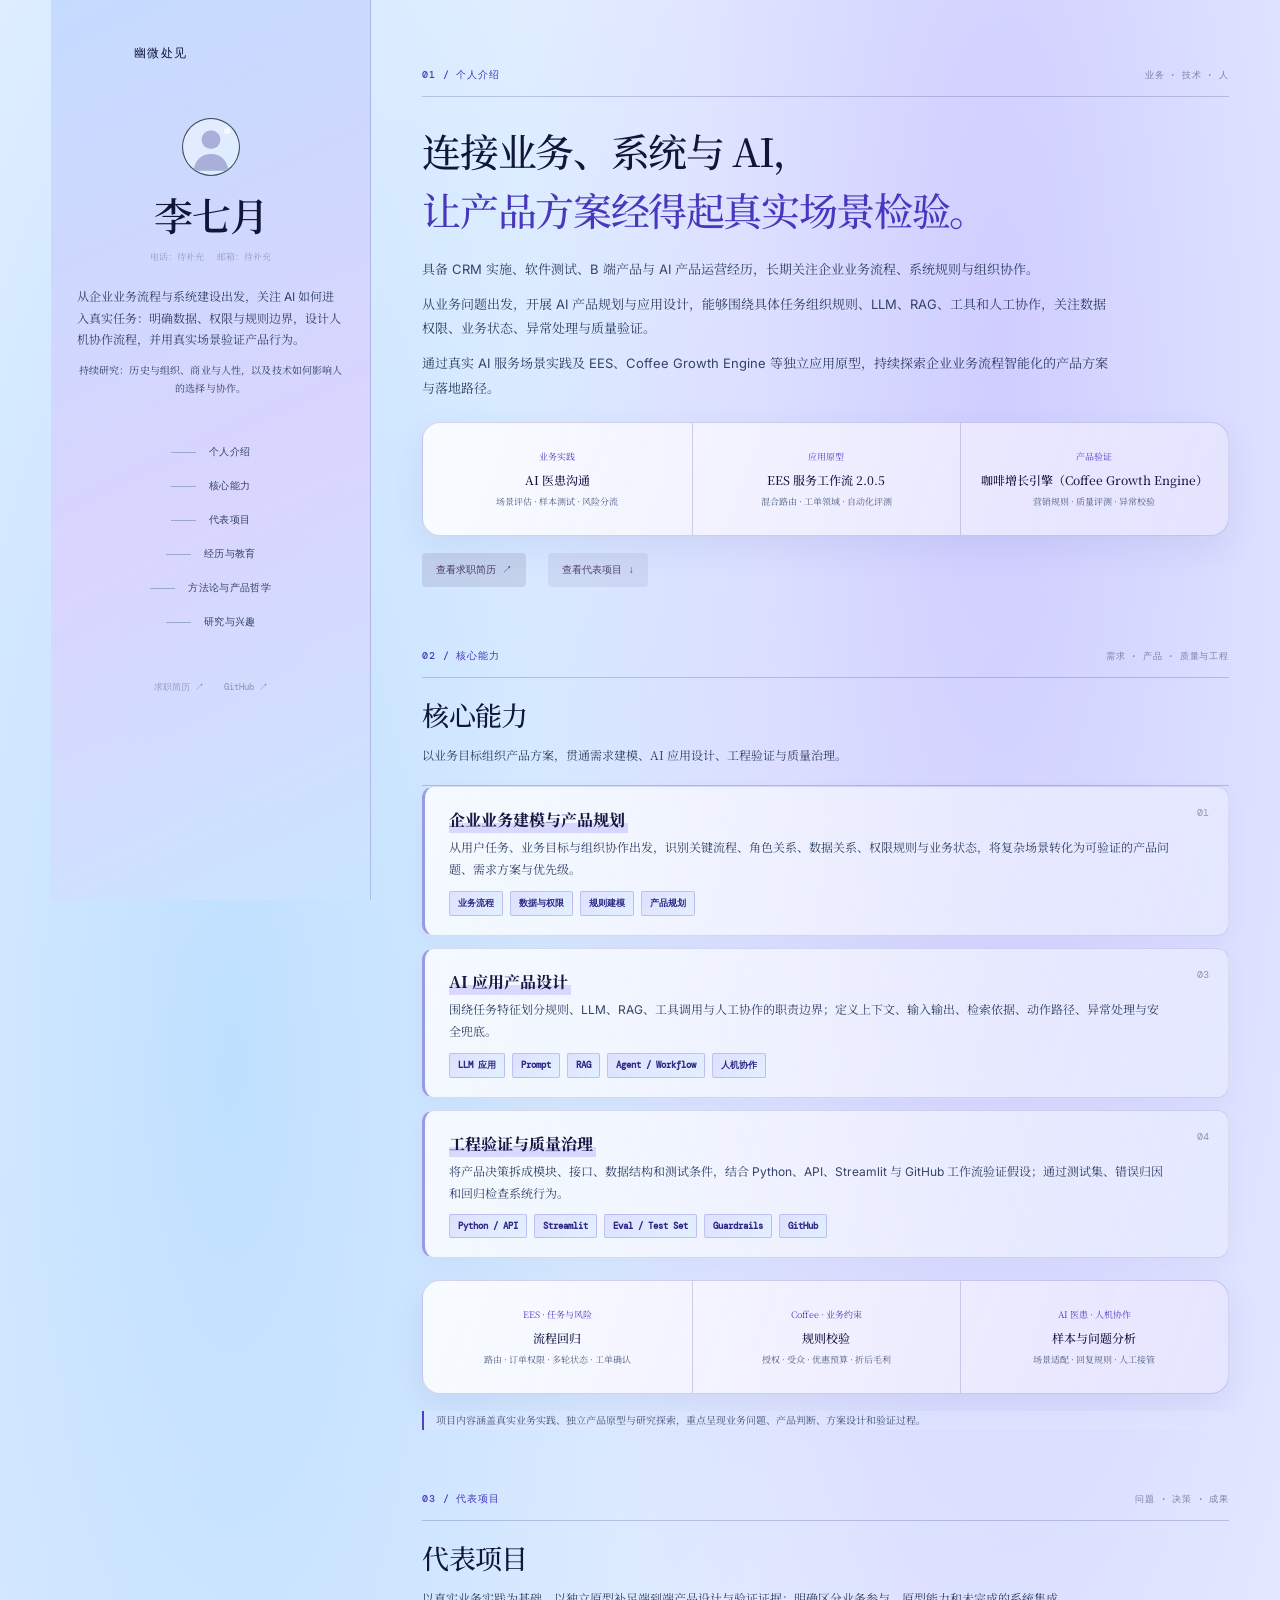
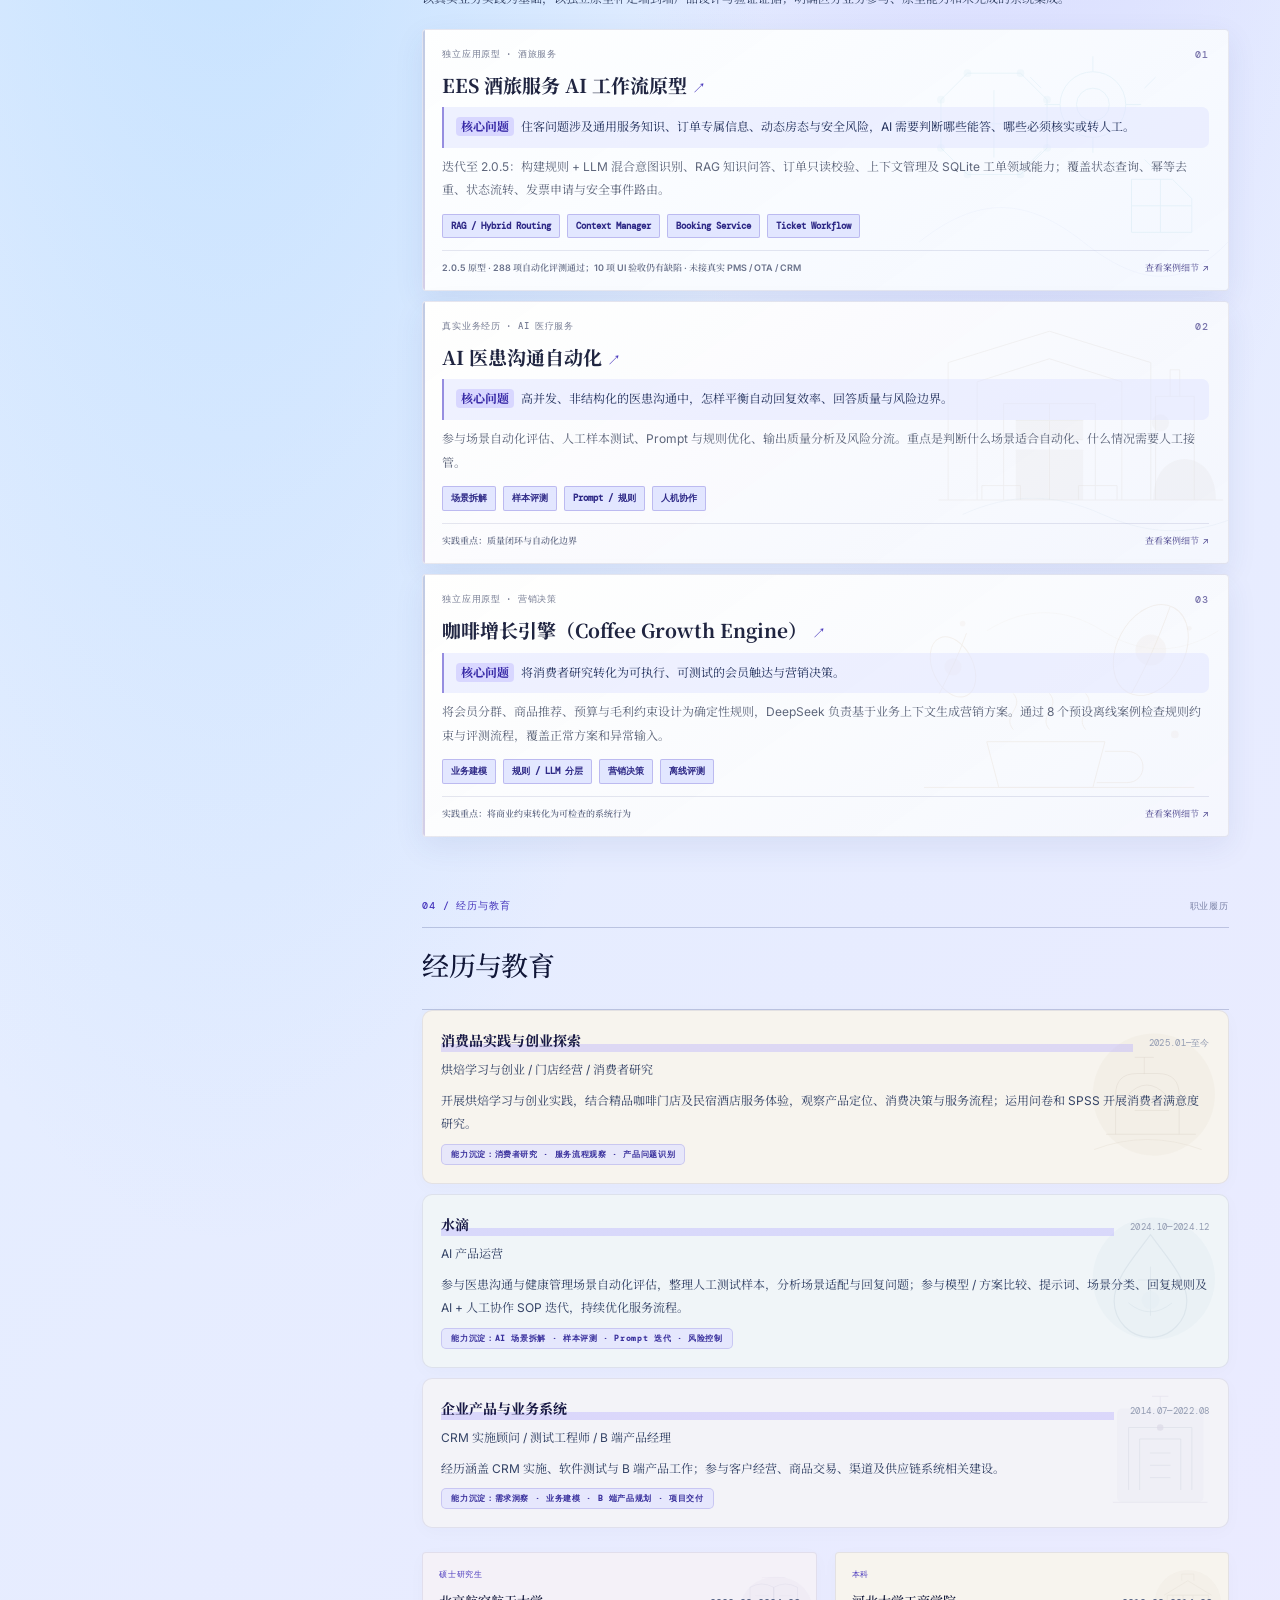
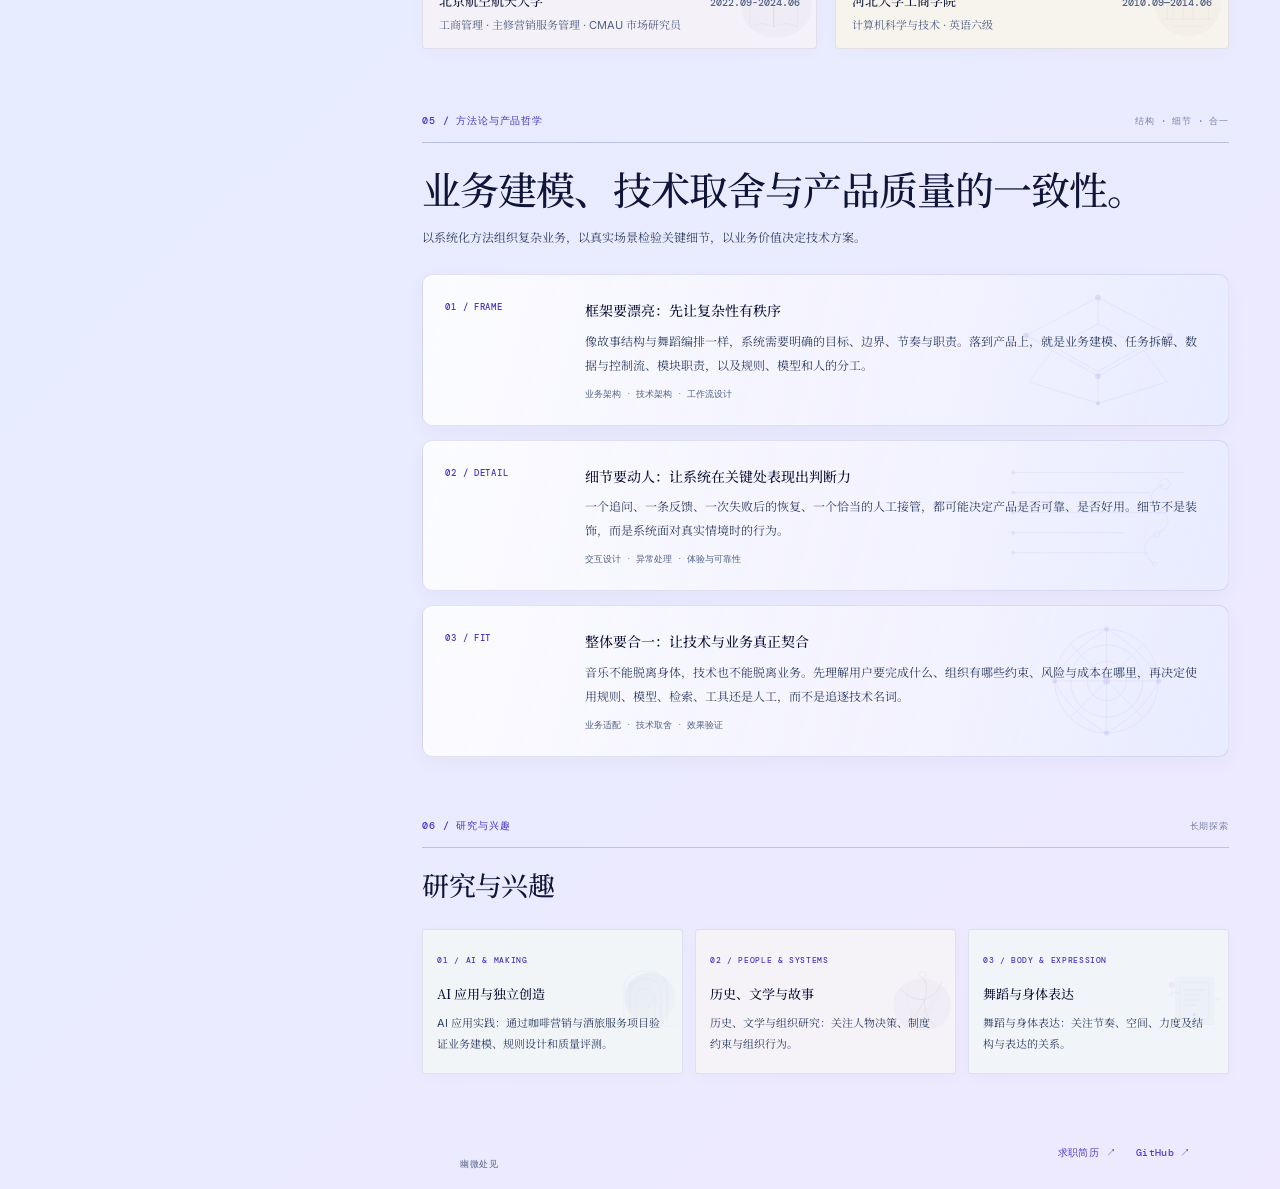
==== index.html @ 1bf7ba82 "Update education major description" ====
<!doctype html>
<html lang="zh-CN">
<head>
<meta charset="utf-8">
<meta name="viewport" content="width=device-width, initial-scale=1">
<title>幽微处见｜AI 产品经理 · 企业级 AI 应用与业务流程智能化</title>
<meta name="description" content="李七月的个人作品集。AI 产品经理，聚焦企业级 AI 应用与业务流程智能化。具备 CRM 实施、软件测试、B 端产品与 AI 产品运营经历。">
<link rel="preconnect" href="https://fonts.googleapis.com">
<link rel="preconnect" href="https://fonts.gstatic.com" crossorigin>
<link href="https://fonts.googleapis.com/css2?family=DM+Mono:wght@400;500&family=Inter:wght@400;500;600;700&family=Noto+Serif+SC:wght@400;500;600;700&display=swap" rel="stylesheet">
<link rel="stylesheet" href="styles.css?v=20261112-3"><link rel="stylesheet" href="theme.css">
</head>
<body data-page="home" class="portfolio-v2">
<div class="portfolio-shell">
  <aside class="portfolio-sidebar">
    <a class="portfolio-brand" href="index.html">幽微处见</a>

    <div class="sidebar-intro">
      <img class="sidebar-avatar" src="assets/profile-photo-placeholder.svg" alt="个人照片位置">
      <div class="sidebar-profile-row">
        <h1>李七月</h1>
      </div>
      <div class="sidebar-contact sidebar-contact-inline" aria-label="联系方式">
        <span>电话：待补充</span><span>邮箱：待补充</span>
      </div>
      <p class="sidebar-summary">从企业业务流程与系统建设出发，关注 AI 如何进入真实任务：明确数据、权限与规则边界，设计人机协作流程，并用真实场景验证产品行为。</p>
      <p class="sidebar-research">持续研究：历史与组织、商业与人性，以及技术如何影响人的选择与协作。</p>
    </div>
    <nav class="portfolio-nav" aria-label="页面导航">
<a href="index.html#about"><span></span>个人介绍</a>
<a href="index.html#skills"><span></span>核心能力</a>
<a href="index.html#projects"><span></span>代表项目</a>
<a href="index.html#experience"><span></span>经历与教育</a>
<a href="index.html#philosophy"><span></span>方法论与产品哲学</a>
<a href="index.html#interests"><span></span>研究与兴趣</a>
</nav>
    <div class="sidebar-bottom">
      <div class="sidebar-links">
        <a href="resume.html">求职简历 <span>↗</span></a>
        <a href="https://github.com/Sallyallia917" target="_blank" rel="noopener noreferrer">GitHub <span>↗</span></a>
        
      </div>
    </div>
  </aside>

  <main class="portfolio-main" id="top">
    <section class="portfolio-section intro-section" id="about">
      <div class="section-overline"><span>01 / 个人介绍</span><span>业务 · 技术 · 人</span></div>
      <h2 class="section-title">连接业务、系统与 AI，<br><em>让产品方案经得起真实场景检验。</em></h2>
      <div class="intro-copy">
        <p>具备 CRM 实施、软件测试、B 端产品与 AI 产品运营经历，长期关注企业业务流程、系统规则与组织协作。</p>
        <p>从业务问题出发，开展 AI 产品规划与应用设计，能够围绕具体任务组织规则、LLM、RAG、工具和人工协作，关注数据权限、业务状态、异常处理与质量验证。</p>
        <p>通过真实 AI 服务场景实践及 EES、Coffee Growth Engine 等独立应用原型，持续探索企业业务流程智能化的产品方案与落地路径。</p>
      </div>
      <div class="intro-proof">
        <div><span>业务实践</span><strong>AI 医患沟通</strong><small>场景评估 · 样本测试 · 风险分流</small></div>
        <div><span>应用原型</span><strong>EES 服务工作流 2.0.5</strong><small>混合路由 · 工单领域 · 自动化评测</small></div>
        <div><span>产品验证</span><strong>咖啡增长引擎（Coffee Growth Engine）</strong><small>营销规则 · 质量评测 · 异常校验</small></div>
      </div>
      <div class="inline-links"><a class="solid-link" href="resume.html">查看求职简历 ↗</a><a href="#projects">查看代表项目 ↓</a></div>
    </section>

    <section class="portfolio-section" id="skills">
      <div class="section-overline"><span>02 / 核心能力</span><span>需求 · 产品 · 质量与工程</span></div>
      <h2 class="section-heading">核心能力</h2>
      <p class="section-lead">以业务目标组织产品方案，贯通需求建模、AI 应用设计、工程验证与质量治理。</p>
      <div class="skill-list">
<article class="skill-row"><div class="skill-number">01</div><div><h3>企业业务建模与产品规划</h3><p>从用户任务、业务目标与组织协作出发，识别关键流程、角色关系、数据关系、权限规则与业务状态，将复杂场景转化为可验证的产品问题、需求方案与优先级。</p><div class="skill-tags"><span>业务流程</span><span>数据与权限</span><span>规则建模</span><span>产品规划</span></div></div></article>
<article class="skill-row"><div class="skill-number">03</div><div><h3>AI 应用产品设计</h3><p>围绕任务特征划分规则、LLM、RAG、工具调用与人工协作的职责边界；定义上下文、输入输出、检索依据、动作路径、异常处理与安全兜底。</p><div class="skill-tags"><span>LLM 应用</span><span>Prompt</span><span>RAG</span><span>Agent / Workflow</span><span>人机协作</span></div></div></article>
<article class="skill-row"><div class="skill-number">04</div><div><h3>工程验证与质量治理</h3><p>将产品决策拆成模块、接口、数据结构和测试条件，结合 Python、API、Streamlit 与 GitHub 工作流验证假设；通过测试集、错误归因和回归检查系统行为。</p><div class="skill-tags"><span>Python / API</span><span>Streamlit</span><span>Eval / Test Set</span><span>Guardrails</span><span>GitHub</span></div></div></article>
</div>
<div class="intro-proof quality-proof"><div><span>EES · 任务与风险</span><strong>流程回归</strong><small>路由 · 订单权限 · 多轮状态 · 工单确认</small></div><div><span>Coffee · 业务约束</span><strong>规则校验</strong><small>授权 · 受众 · 优惠预算 · 折后毛利</small></div><div><span>AI 医患 · 人机协作</span><strong>样本与问题分析</strong><small>场景适配 · 回复规则 · 人工接管</small></div></div>
      <p class="scope-note">项目内容涵盖真实业务实践、独立产品原型与研究探索，重点呈现业务问题、产品判断、方案设计和验证过程。</p>
    </section>

    <section class="portfolio-section" id="projects">
      <div class="section-overline"><span>03 / 代表项目</span><span>问题 · 决策 · 成果</span></div>
      <h2 class="section-heading">代表项目</h2>
      <p class="section-lead">以真实业务实践为基础，以独立原型补足端到端产品设计与验证证据；明确区分业务参与、原型能力和未完成的系统集成。</p>
      <div class="project-list">
<article class="project-card">
          <div class="project-card-top"><span class="project-type">独立应用原型 · 酒旅服务</span><span class="project-index">01</span></div>
          <h3><a href="ees-agent.html">EES 酒旅服务 AI 工作流原型 <span>↗</span></a></h3>
          <p class="project-problem"><b>核心问题</b> 住客问题涉及通用服务知识、订单专属信息、动态房态与安全风险，AI 需要判断哪些能答、哪些必须核实或转人工。</p>
          <p>迭代至 2.0.5：构建规则 + LLM 混合意图识别、RAG 知识问答、订单只读校验、上下文管理及 SQLite 工单领域能力；覆盖状态查询、幂等去重、状态流转、发票申请与安全事件路由。</p>
          <div class="project-tags"><span>RAG / Hybrid Routing</span><span>Context Manager</span><span>Booking Service</span><span>Ticket Workflow</span></div>
          <div class="project-foot"><span>2.0.5 原型 · 288 项自动化评测通过；10 项 UI 验收仍有缺陷 · 未接真实 PMS / OTA / CRM</span><a href="ees-agent.html">查看案例细节 ↗</a></div>
        </article>
<article class="project-card">
          <div class="project-card-top"><span class="project-type">真实业务经历 · AI 医疗服务</span><span class="project-index">02</span></div>
          <h3><a href="ai-scrm.html">AI 医患沟通自动化 <span>↗</span></a></h3>
          <p class="project-problem"><b>核心问题</b> 高并发、非结构化的医患沟通中，怎样平衡自动回复效率、回答质量与风险边界。</p>
          <p>参与场景自动化评估、人工样本测试、Prompt 与规则优化、输出质量分析及风险分流。重点是判断什么场景适合自动化、什么情况需要人工接管。</p>
          <div class="project-tags"><span>场景拆解</span><span>样本评测</span><span>Prompt / 规则</span><span>人机协作</span></div>
          <div class="project-foot"><span>实践重点：质量闭环与自动化边界</span><a href="ai-scrm.html">查看案例细节 ↗</a></div>
        </article>
<article class="project-card">
          <div class="project-card-top"><span class="project-type">独立应用原型 · 营销决策</span><span class="project-index">03</span></div>
          <h3><a href="cafe-engine.html">咖啡增长引擎（Coffee Growth Engine） <span>↗</span></a></h3>
          <p class="project-problem"><b>核心问题</b> 将消费者研究转化为可执行、可测试的会员触达与营销决策。</p>
          <p>将会员分群、商品推荐、预算与毛利约束设计为确定性规则，DeepSeek 负责基于业务上下文生成营销方案。通过 8 个预设离线案例检查规则约束与评测流程，覆盖正常方案和异常输入。</p>
          <div class="project-tags"><span>业务建模</span><span>规则 / LLM 分层</span><span>营销决策</span><span>离线评测</span></div>
          <div class="project-foot"><span>实践重点：将商业约束转化为可检查的系统行为</span><a href="cafe-engine.html">查看案例细节 ↗</a></div>
        </article>
      
      </div></section>

    <section class="portfolio-section experience-section" id="experience">
      <div class="section-overline"><span>04 / 经历与教育</span><span>职业履历</span></div>
      <h2 class="section-heading">经历与教育</h2>
      <div class="experience-list">
        <article>
          <div class="experience-main"><h3>消费品实践与创业探索</h3><span class="experience-date">2025.01—至今</span></div>
          <p class="experience-role">烘焙学习与创业 / 门店经营 / 消费者研究</p>
          <div class="experience-content">
            <p>开展烘焙学习与创业实践，结合精品咖啡门店及民宿酒店服务体验，观察产品定位、消费决策与服务流程；运用问卷和 SPSS 开展消费者满意度研究。</p>
            <span class="experience-kind">能力沉淀：消费者研究 · 服务流程观察 · 产品问题识别</span>
          </div>
        </article>
        <article>
          <div class="experience-main"><h3>水滴</h3><span class="experience-date">2024.10—2024.12</span></div>
          <p class="experience-role">AI 产品运营</p>
          <div class="experience-content">
            <p>参与医患沟通与健康管理场景自动化评估，整理人工测试样本，分析场景适配与回复问题；参与模型 / 方案比较、提示词、场景分类、回复规则及 AI + 人工协作 SOP 迭代，持续优化服务流程。</p>
            <span class="experience-kind">能力沉淀：AI 场景拆解 · 样本评测 · Prompt 迭代 · 风险控制</span>
          </div>
        </article>
        <article>
          <div class="experience-main"><h3>企业产品与业务系统</h3><span class="experience-date">2014.07—2022.08</span></div>
          <p class="experience-role">CRM 实施顾问 / 测试工程师 / B 端产品经理</p>
          <div class="experience-content">
            <p>经历涵盖 CRM 实施、软件测试与 B 端产品工作；参与客户经营、商品交易、渠道及供应链系统相关建设。</p>
            <span class="experience-kind">能力沉淀：需求洞察 · 业务建模 · B 端产品规划 · 项目交付</span>
          </div>
        </article>
      </div>
      <div class="education-block">
        <div><span class="education-label">硕士研究生</span><div class="education-heading"><h3>北京航空航天大学</h3><time>2022.09-2024.06</time></div><p>工商管理 · 主修营销服务管理 · CMAU 市场研究员</p></div>
        <div><span class="education-label">本科</span><div class="education-heading"><h3>河北大学工商学院</h3><time>2010.09—2014.06</time></div><p>计算机科学与技术 · 英语六级</p></div>
      </div>
    </section>

    <section class="portfolio-section philosophy-section" id="philosophy">
      <div class="section-overline"><span>05 / 方法论与产品哲学</span><span>结构 · 细节 · 合一</span></div>
      <h2 class="section-heading">业务建模、技术取舍与产品质量的一致性。</h2>
      <p class="section-lead">以系统化方法组织复杂业务，以真实场景检验关键细节，以业务价值决定技术方案。</p>
      <div class="philosophy-list">
        <article><span class="philosophy-mark">01 / FRAME</span><div><h3>框架要漂亮：先让复杂性有秩序</h3><p>像故事结构与舞蹈编排一样，系统需要明确的目标、边界、节奏与职责。落到产品上，就是业务建模、任务拆解、数据与控制流、模块职责，以及规则、模型和人的分工。</p><small>业务架构 · 技术架构 · 工作流设计</small></div></article>
        <article><span class="philosophy-mark">02 / DETAIL</span><div><h3>细节要动人：让系统在关键处表现出判断力</h3><p>一个追问、一条反馈、一次失败后的恢复、一个恰当的人工接管，都可能决定产品是否可靠、是否好用。细节不是装饰，而是系统面对真实情境时的行为。</p><small>交互设计 · 异常处理 · 体验与可靠性</small></div></article>
        <article><span class="philosophy-mark">03 / FIT</span><div><h3>整体要合一：让技术与业务真正契合</h3><p>音乐不能脱离身体，技术也不能脱离业务。先理解用户要完成什么、组织有哪些约束、风险与成本在哪里，再决定使用规则、模型、检索、工具还是人工，而不是追逐技术名词。</p><small>业务适配 · 技术取舍 · 效果验证</small></div></article>
      </div>
      
    </section>

    <section class="portfolio-section" id="interests">
      <div class="section-overline"><span>06 / 研究与兴趣</span><span>长期探索</span></div>
      <h2 class="section-heading">研究与兴趣</h2>
      <div class="interest-grid">
        <article><span class="interest-code">01 / AI & MAKING</span><h3>AI 应用与独立创造</h3><p>AI 应用实践：通过咖啡营销与酒旅服务项目验证业务建模、规则设计和质量评测。</p></article>
        <article><span class="interest-code">02 / PEOPLE & SYSTEMS</span><h3>历史、文学与故事</h3><p>历史、文学与组织研究：关注人物决策、制度约束与组织行为。</p></article>
        <article><span class="interest-code">03 / BODY & EXPRESSION</span><h3>舞蹈与身体表达</h3><p>舞蹈与身体表达：关注节奏、空间、力度及结构与表达的关系。</p></article>
      </div>
      
    </section>

    

    <footer class="portfolio-footer">
  <small class="footer-brand">幽微处见</small>
  <div class="footer-actions">
    <a href="resume.html">求职简历 ↗</a>
    <a href="https://github.com/Sallyallia917" target="_blank" rel="noopener noreferrer">GitHub ↗</a>
  </div>
</footer>
  </main>
</div>

</body>
</html>
---- styles.css ----
:root{--line:#d8d2c9;--accent:#65527d;--muted:#77747a;--mono:"DM Mono",monospace;--paper:#f7f4ee;--lavender:#efebf3;--bluewash:#edf0f5;--ink:#292630}
*{box-sizing:border-box}html{scroll-behavior:smooth}body{margin:0;background:var(--paper);color:var(--ink);font-family:Inter,"Noto Serif SC",sans-serif;-webkit-font-smoothing:antialiased}a{color:inherit;text-decoration:none}p,h1,h2,h3{margin:0}.topbar{height:72px;max-width:1240px;margin:auto;padding:0 38px;display:flex;align-items:center;justify-content:space-between;border-bottom:1px solid #d8d4cb}.brand{font:500 12px "DM Mono",monospace;letter-spacing:.12em;color:#55505e}.topbar nav{display:flex;gap:28px;font:400 11px "DM Mono",monospace;letter-spacing:.05em;color:#706c72}.topbar nav a:hover{color:#4d416b}.hero,.section,.statement,.storyos,.now,footer{max-width:1240px;margin:auto;padding-left:38px;padding-right:38px}.hero{padding-top:92px;padding-bottom:46px}.eyebrow,.section-label,.section-note{font:500 10px "DM Mono",monospace;letter-spacing:.12em;color:#706b75}.eyebrow{display:flex;gap:12px;align-items:center}.eyebrow i{display:block;width:24px;height:1px;background:#b7b1bb}.hero-grid{display:grid;grid-template-columns:1.5fr .7fr;gap:80px;margin-top:38px;align-items:end}.hero h1{font:500 clamp(48px,6vw,82px)/1.12 "Noto Serif SC",serif;letter-spacing:-.045em}.hero h1 em,.storyos h2 em,.about-intro h2 em{font-style:normal;color:#554775}.hero-side{padding-bottom:6px;max-width:350px}.lead{font:500 21px/1.65 "Noto Serif SC",serif;letter-spacing:.01em;margin-bottom:22px}.muted{font-size:13px;line-height:2;color:#77747a}.hero-foot{display:flex;justify-content:space-between;border-top:1px solid #d8d4cb;margin-top:74px;padding-top:14px;font:400 9px "DM Mono",monospace;color:#8a858c;letter-spacing:.1em}.statement{display:grid;grid-template-columns:190px 1fr;gap:60px;padding-top:66px;padding-bottom:82px;border-top:1px solid #d8d4cb}.statement-body{max-width:780px}.quote{font:400 clamp(21px,2.5vw,30px)/1.75 "Noto Serif SC",serif;letter-spacing:-.015em;color:#37343b}.statement-meta{display:flex;gap:30px;margin-top:30px;font:400 9px "DM Mono",monospace;letter-spacing:.1em;color:#8a858c}.section{padding-top:72px;padding-bottom:88px}.section-head{display:flex;justify-content:space-between;align-items:baseline;padding-bottom:18px;border-bottom:1px solid #bdb8b0}.work-list{border-top:0}.work-item{display:grid;grid-template-columns:64px 1fr 35px;gap:22px;padding:29px 0 31px;border-bottom:1px solid #ddd9d1;transition:padding .2s ease}.work-item:hover{padding-left:8px;padding-right:8px}.work-item.featured{background:rgba(79,65,111,.035)}.work-index{font:500 10px "DM Mono",monospace;color:#8c8790;padding-top:6px}.work-top{display:flex;justify-content:space-between;align-items:baseline;gap:20px}.work-top h2{font:500 22px/1.35 "Noto Serif SC",serif;letter-spacing:-.02em}.work-top span{font:400 9px "DM Mono",monospace;color:#77717e;letter-spacing:.08em;white-space:nowrap}.work-main>p{max-width:720px;margin-top:9px;font-size:12px;line-height:1.9;color:#706d73}.tags{display:flex;flex-wrap:wrap;gap:7px;margin-top:14px}.tags span{border:1px solid #d4cfd0;padding:4px 8px;font:400 8px "DM Mono",monospace;color:#7b7480;letter-spacing:.03em}.work-arrow{font-size:18px;color:#5a4a75;padding-top:2px}.thinking{padding-top:64px}.thinking-grid{display:grid;grid-template-columns:repeat(3,1fr);gap:0;margin-top:0}.thinking-grid article{padding:31px 30px 24px 0;margin-right:30px;border-bottom:1px solid #d8d4cb}.thinking-grid article+article{border-left:1px solid #d8d4cb;padding-left:30px}.number{font:500 10px "DM Mono",monospace;color:#5a4a75}.thinking h3{font:500 20px "Noto Serif SC",serif;margin:23px 0 9px}.thinking p{font-size:12px;line-height:1.9;color:#77747a}.storyos{margin-top:20px;background:#eeeae4;padding-top:72px;padding-bottom:60px;border-top:1px solid #d3cec5;border-bottom:1px solid #d3cec5}.storyos-label{font:500 10px "DM Mono",monospace;letter-spacing:.12em;color:#5d5370}.storyos-content{display:grid;grid-template-columns:.85fr 1.15fr;gap:80px;margin-top:30px;align-items:center}.storyos h2{font:500 clamp(40px,4.8vw,66px)/1.22 "Noto Serif SC",serif;letter-spacing:-.045em}.storyos-content p{margin-top:25px;max-width:540px;font-size:12px;line-height:2;color:#706d73}.formula{display:flex;flex-wrap:wrap;gap:11px 12px;align-items:center;font:500 12px "Noto Serif SC",serif;color:#49424e}.formula b{font:400 13px "DM Mono",monospace;color:#847a8e}.storyos-bottom{margin-top:55px;padding-top:14px;border-top:1px solid #d1cbc4;font:400 9px "DM Mono",monospace;letter-spacing:.1em;color:#8a838d}.about{padding-top:78px}.about-grid{display:grid;grid-template-columns:.85fr 1.15fr;gap:100px;padding-top:34px}.about-intro h2{font:500 42px/1.3 "Noto Serif SC",serif;letter-spacing:-.035em}.about-intro p{margin-top:22px;max-width:470px;font-size:12px;line-height:2;color:#706d73}.timeline{border-top:1px solid #d8d4cb}.timeline div{display:grid;grid-template-columns:120px 1fr;gap:20px;padding:19px 0;border-bottom:1px solid #ddd9d1}.timeline span{font:400 10px "DM Mono",monospace;color:#756f79}.timeline p{font:400 13px "Noto Serif SC",serif}.now{padding-top:70px;padding-bottom:74px;border-top:1px solid #d8d4cb;margin-top:70px}.now-grid{display:grid;grid-template-columns:190px 1fr;gap:60px;padding-top:30px}.now-grid>div{font:500 12px "DM Mono",monospace;color:#4c4750}.status-dot{display:inline-block;width:6px;height:6px;border-radius:50%;background:#65507e;margin-right:9px;vertical-align:1px}.now ul{list-style:none;padding:0;margin:0;display:grid;grid-template-columns:1fr 1fr;gap:12px 40px}.now li{font:400 13px "Noto Serif SC",serif;padding-bottom:11px;border-bottom:1px solid #e0dcd4}footer{border-top:1px solid #bdb8b0;padding-top:16px;padding-bottom:25px;display:flex;justify-content:space-between;font:400 9px "DM Mono",monospace;letter-spacing:.08em;color:#89838b}@media(max-width:800px){.topbar{padding:0 20px}.topbar nav{gap:12px}.hero,.section,.statement,.storyos,.now,footer{padding-left:20px;padding-right:20px}.hero{padding-top:65px}.hero-grid,.statement,.storyos-content,.about-grid,.now-grid{grid-template-columns:1fr;gap:34px}.hero h1{font-size:48px}.hero-side{max-width:none}.hero-foot{margin-top:50px}.statement{padding-top:48px;padding-bottom:58px}.statement-meta{flex-direction:column;gap:7px}.section{padding-top:52px;padding-bottom:60px}.work-item{grid-template-columns:34px 1fr 20px;gap:10px}.work-top{display:block}.work-top span{display:block;margin-top:7px}.thinking-grid{grid-template-columns:1fr}.thinking-grid article,.thinking-grid article+article{border-left:0;padding-left:0;margin-right:0}.storyos{margin-top:0;padding-top:52px}.about-intro h2{font-size:36px}.now{margin-top:45px}.now ul{grid-template-columns:1fr}.now-grid{gap:24px}footer{gap:15px;flex-wrap:wrap}}

.case-hero,.case-body,.case-footer{max-width:1240px;margin:auto;padding-left:38px;padding-right:38px}
.case-hero{padding-top:78px;padding-bottom:54px;border-bottom:1px solid #bdb8b0}
.case-hero .back,.case-no,.case-label{font:500 9px "DM Mono",monospace;letter-spacing:.11em;color:#6c6375}
.case-hero-grid{display:grid;grid-template-columns:1.1fr .9fr;gap:90px;margin-top:40px;align-items:end}
.case-hero h1{font:500 clamp(46px,6vw,76px)/1.12 "Noto Serif SC",serif;letter-spacing:-.045em;margin-top:20px}
.case-hero h1 em{font-style:normal;color:#554775}
.case-summary{font:400 18px/1.75 "Noto Serif SC",serif;color:#47424a}
.case-meta{display:grid;grid-template-columns:1fr 1fr;margin-top:25px;border-top:1px solid #d6d1c9}
.case-meta div{padding:13px 0;border-bottom:1px solid #ddd9d1}
.case-meta span{display:block;font:400 8px "DM Mono",monospace;color:#89838b;letter-spacing:.1em;margin-bottom:6px}
.case-meta strong{font:400 12px "Noto Serif SC",serif}
.case-body{padding-top:52px;padding-bottom:80px}
.case-section{display:grid;grid-template-columns:190px 1fr;gap:60px;padding:42px 0;border-bottom:1px solid #d8d4cb}
.case-section:first-child{padding-top:0}
.case-copy{max-width:800px}
.case-copy h2{font:500 27px/1.45 "Noto Serif SC",serif;letter-spacing:-.025em;margin:0 0 18px}
.case-list{list-style:none;padding:0;margin:0}
.case-list li{padding:10px 0 10px 18px;border-top:1px solid #e1ddd5;font-size:12px;line-height:1.85;color:#67636a;position:relative}
.case-list li:before{content:"";position:absolute;left:0;top:21px;width:5px;height:1px;background:#65527d}
.takeaway{padding:22px 25px;background:#eeebe5;border-left:2px solid #65527d}
.takeaway b{display:block;font:500 8px "DM Mono",monospace;letter-spacing:.1em;color:#65527d;margin-bottom:9px}
.takeaway p{margin:0;font-size:13px;line-height:2;color:#4e4851}
.case-footer{padding-bottom:55px}
.next-case{border-top:1px solid #bdb8b0;padding-top:17px;display:flex;justify-content:space-between}
.next-case span{font:400 9px "DM Mono",monospace;color:#89838b;letter-spacing:.1em}
.next-case a{font:500 15px "Noto Serif SC",serif;color:#514269}
.work-top h2 a:hover{color:#5a4a75}
@media(max-width:800px){.case-hero,.case-body,.case-footer{padding-left:20px;padding-right:20px}.case-hero{padding-top:55px}.case-hero-grid,.case-section{grid-template-columns:1fr;gap:26px}.case-hero h1{font-size:47px}.case-section{padding:34px 0}}

/* V0.5 evidence layer */
.evidence{margin-top:32px;padding:24px 0 4px;border-top:1px solid var(--line)}
.evidence-head{display:flex;justify-content:space-between;gap:24px;align-items:baseline;margin-bottom:18px}
.evidence-kicker{font-family:var(--mono);font-size:11px;letter-spacing:.12em;color:var(--accent);text-transform:uppercase}
.evidence-note{max-width:520px;color:var(--muted);font-size:13px;line-height:1.7}
.flow{display:grid;grid-template-columns:repeat(5,minmax(0,1fr));border:1px solid var(--line);background:rgba(255,255,255,.24)}
.flow-step{min-height:84px;padding:14px 12px;display:flex;flex-direction:column;justify-content:center;border-right:1px solid var(--line)}
.flow-step:last-child{border-right:0}
.flow-step small{font-family:var(--mono);font-size:10px;letter-spacing:.08em;color:var(--accent);margin-bottom:6px}
.flow-step strong{font-size:14px;font-weight:500;line-height:1.45}
.flow-step span{color:var(--muted);font-size:11px;line-height:1.5;margin-top:4px}
.metric-grid{display:grid;grid-template-columns:repeat(3,1fr);border-top:1px solid var(--line);border-left:1px solid var(--line)}
.metric{padding:18px;border-right:1px solid var(--line);border-bottom:1px solid var(--line)}
.metric b{display:block;font-family:var(--mono);font-size:25px;font-weight:500;color:var(--accent);margin-bottom:6px}
.metric span{color:var(--muted);font-size:12px;line-height:1.6}
.arch{display:grid;grid-template-columns:repeat(4,1fr);gap:8px}
.arch-box{border:1px solid var(--line);padding:14px;min-height:68px;background:rgba(255,255,255,.18)}
.arch-box small{display:block;font-family:var(--mono);color:var(--accent);font-size:10px;margin-bottom:6px}
.arch-box strong{font-size:13px;font-weight:500}
.evidence-caption{margin-top:10px;color:var(--muted);font-size:11px;line-height:1.6}
@media(max-width:800px){.flow{grid-template-columns:1fr 1fr}.flow-step:nth-child(2n){border-right:0}.flow-step{border-bottom:1px solid var(--line)}.metric-grid{grid-template-columns:1fr}.arch{grid-template-columns:1fr 1fr}}
@media(max-width:520px){.flow{grid-template-columns:1fr}.flow-step,.flow-step:nth-child(2n){border-right:0;border-bottom:1px solid var(--line)}.flow-step:last-child{border-bottom:0}.arch{grid-template-columns:1fr}.evidence-head{display:block}.evidence-note{margin-top:8px}}


/* V0.6 capability map and understated personal consulting note */
.capability-grid{display:grid;grid-template-columns:repeat(2,minmax(0,1fr));border-top:1px solid #d8d4cb;border-left:1px solid #d8d4cb}
.capability-grid article{padding:25px 26px 23px;border-right:1px solid #d8d4cb;border-bottom:1px solid #d8d4cb;min-height:205px}
.capability-grid h3{font:500 20px "Noto Serif SC",serif;margin:17px 0 9px}
.capability-grid p{font-size:12px;line-height:1.95;color:#77747a;max-width:490px}
.capability-grid .tags{margin-top:13px}
.capability-footnote{margin-top:13px;font-size:10px;line-height:1.8;color:#89838b}
.beyond-work{max-width:1240px;margin:0 auto;padding:12px 38px 48px;color:#77727b}
.beyond-rule{border-top:1px solid #d8d4cb;margin-bottom:25px}
.beyond-grid{display:grid;grid-template-columns:190px 1fr;gap:60px}
.beyond-label{font:400 9px "DM Mono",monospace;letter-spacing:.12em;color:#918995;padding-top:5px}
.beyond-lead{font:400 16px/1.8 "Noto Serif SC",serif;color:#514b56;max-width:760px}
.beyond-copy{font-size:11px;line-height:2;color:#89838b;max-width:800px;margin-top:10px}
@media(max-width:800px){.capability-grid{grid-template-columns:1fr}.capability-grid article{min-height:0;padding:22px 18px}.beyond-work{padding:10px 20px 35px}.beyond-grid{grid-template-columns:1fr;gap:14px}.beyond-lead{font-size:15px}}

/* V0.7 personal practice links and responsive refinements */
.personal-links{display:grid;grid-template-columns:1fr 1fr;gap:12px;margin-top:22px;max-width:780px}
.personal-links>a,.personal-link-static{display:flex;flex-direction:column;align-items:flex-start;gap:7px;padding:15px 16px;border:1px solid #d8d4cb;background:rgba(255,255,255,.22);transition:border-color .2s ease,background .2s ease}
.personal-links>a:hover{border-color:#8a7ba0;background:rgba(90,74,117,.045)}
.personal-links span{font:400 9px "DM Mono",monospace;letter-spacing:.08em;color:#89838b}
.personal-links strong{font:500 15px "Noto Serif SC",serif;color:#514269}
.personal-links small{font-size:11px;line-height:1.7;color:#89838b}
.beyond-footnote{margin-top:13px;font-size:10px;line-height:1.8;color:#96909a}
footer a{color:#65527d}
@media(max-width:800px){.personal-links{grid-template-columns:1fr}.topbar nav{overflow-x:auto;max-width:72%;white-space:nowrap;scrollbar-width:none}.topbar nav::-webkit-scrollbar{display:none}}

.collab-preview{margin-top:34px;padding-top:20px;border-top:1px solid #d8d4cb}
.collab-heading{display:flex;justify-content:space-between;align-items:baseline;gap:16px;margin-bottom:4px}
.collab-heading span,.collab-grid article>span{font:400 9px "DM Mono",monospace;letter-spacing:.1em;color:#65527d}
.collab-heading small{font-size:10px;color:#96909a}
.collab-grid{display:grid;grid-template-columns:repeat(3,minmax(0,1fr));gap:22px}
.collab-grid article{padding:20px 18px 18px 0;border-bottom:1px solid #d8d4cb}
.collab-grid h3{font:500 17px "Noto Serif SC",serif;margin:12px 0 9px;color:#45404a}
.collab-grid p{font-size:11px;line-height:1.9;color:#77747a}
.collab-note{font-size:10px;line-height:1.8;color:#96909a;margin-top:13px}
@media(max-width:800px){.collab-grid{grid-template-columns:1fr;gap:0}.collab-grid article{padding:17px 0}.collab-heading{align-items:flex-start;flex-direction:column;gap:6px}}


/* V0.8：中文优先、内容收束、模块分区与个人气质 */
.brand{font-family:"Noto Serif SC",serif;letter-spacing:.04em;font-size:13px;color:#514269}
.brand span{font-weight:600}.brand i{font-style:normal;color:#9a8daa;margin:0 4px}
.topbar nav{font-family:"Noto Serif SC",serif;font-size:12px;letter-spacing:.02em;gap:24px}
.hero{padding-top:76px;padding-bottom:36px}
.hero-grid{margin-top:28px;gap:58px}
.hero-foot{margin-top:52px;font-family:"Noto Serif SC",serif;letter-spacing:.04em;font-size:10px}
.statement{padding-top:48px;padding-bottom:54px;gap:46px;background:linear-gradient(90deg,rgba(101,82,125,.055),rgba(101,82,125,0) 72%)}
.statement-meta{font-family:"Noto Serif SC",serif;font-size:10px;letter-spacing:.04em}
.section{padding-top:54px;padding-bottom:58px}
.section-head{padding-bottom:13px}
.section-label{font-family:"Noto Serif SC",serif;font-size:12px;letter-spacing:.05em;color:#554775}
.section-note{font-family:"Noto Serif SC",serif;font-size:10px;letter-spacing:.03em;color:#89818e}
.work-item{padding:21px 18px 22px;grid-template-columns:42px 1fr 22px;gap:16px}
.work-item:nth-child(odd){background:rgba(255,255,255,.28)}
.work-item.featured{background:#efebf3;border-left:2px solid #78648f;padding-left:16px}
.work-top h2{font-size:20px}
.work-top span{font-family:"Noto Serif SC",serif;font-size:10px;letter-spacing:0;white-space:normal}
.work-main>p{margin-top:6px;line-height:1.75}
.tags{gap:6px;margin-top:10px}
.tags span{font-family:"Noto Serif SC",serif;font-size:10px;letter-spacing:0;padding:3px 7px;background:rgba(255,255,255,.28)}
.thinking{background:var(--lavender);border-top:1px solid #e0d9e7;border-bottom:1px solid #e0d9e7}
.thinking-grid article{padding-top:23px;padding-bottom:18px;margin-right:22px}
.thinking-grid article+article{padding-left:22px}
.thinking h3{font-size:18px;margin:15px 0 7px}
.thinking p,.capability-grid p{line-height:1.8}
.capabilities{background:rgba(237,240,245,.62);border-top:1px solid #e0e3e8;border-bottom:1px solid #e0e3e8}
.capability-grid article{padding:20px 22px 18px;min-height:0;background:rgba(255,255,255,.34)}
.capability-grid h3{font-size:18px;margin:12px 0 7px}
.capability-footnote{font-size:10px;margin-top:10px}
.collab-preview{margin-top:26px;padding:17px 18px 13px;background:rgba(255,255,255,.45);border:1px solid #d9dce4}
.collab-heading span,.collab-grid article>span{font-family:"Noto Serif SC",serif;font-size:10px;letter-spacing:.02em}
.collab-grid{gap:18px}
.collab-grid article{padding:15px 12px 13px 0}
.collab-grid h3{font-size:16px;margin:9px 0 6px}
.collab-grid p{font-size:11px;line-height:1.75}
.collab-note{font-size:10px;line-height:1.7;margin-top:9px}
.storyos{margin-top:0;background:#e9e4ee;border-top:1px solid #d6ccdf;border-bottom:1px solid #d6ccdf;padding-top:54px;padding-bottom:42px;position:relative;overflow:hidden}
.storyos:after{content:"幽微处见";position:absolute;right:42px;top:28px;font:500 12px "Noto Serif SC",serif;letter-spacing:.22em;color:rgba(85,71,117,.28);writing-mode:vertical-rl}
.storyos-content{margin-top:22px;gap:54px}
.storyos h2{font-size:clamp(38px,4.2vw,58px)}
.storyos-content p{margin-top:15px;line-height:1.85}
.storyos-bottom{margin-top:34px;font-family:"Noto Serif SC",serif;font-size:10px;letter-spacing:.05em}
.about{padding-top:56px;padding-bottom:56px}
.about-grid{gap:64px;padding-top:24px}
.about-intro h2{font-size:36px}
.about-intro p{margin-top:13px;line-height:1.85;font-size:12px}
.timeline div{padding:14px 0;gap:15px}
.timeline span{font-family:"Noto Serif SC",serif;font-size:11px}
.timeline p{font-size:12px;line-height:1.8}
.now{padding-top:44px;padding-bottom:48px;margin-top:0;background:#f0eee8;border-top:1px solid #ddd7cd;border-bottom:1px solid #ddd7cd}
.now-grid{padding-top:20px;gap:40px}
.now-grid>div{font-family:"Noto Serif SC",serif;font-size:12px}
.now ul{gap:8px 28px}
.now li{font-size:12px;padding-bottom:8px}
.beyond-work{padding-top:22px;padding-bottom:34px}
.beyond-rule{border-color:#cfc7d6;margin-bottom:18px}
.beyond-grid{gap:46px}
.beyond-label{font-family:"Noto Serif SC",serif;letter-spacing:.05em;color:#786a88}
.beyond-lead{font-size:15px;line-height:1.7}
.beyond-copy{font-size:11px;line-height:1.8;margin-top:7px}
.personal-links{margin-top:14px;gap:9px}
.personal-links>a,.personal-link-static{padding:11px 13px;gap:5px;background:rgba(239,235,243,.45)}
.personal-links span{font-family:"Noto Serif SC",serif;font-size:10px;letter-spacing:.02em}
.personal-links small{font-size:10px;line-height:1.55}
.beyond-footnote{margin-top:8px}
footer{font-family:"Noto Serif SC",serif;letter-spacing:.04em;font-size:10px;padding-top:13px}
.case-hero .back,.case-no,.case-label{font-family:"Noto Serif SC",serif;font-size:11px;letter-spacing:.03em}
.case-hero{padding-top:58px;padding-bottom:40px}
.case-hero-grid{gap:56px;margin-top:28px}
.case-summary{font-size:16px;line-height:1.7}
.case-body{padding-top:36px;padding-bottom:54px}
.case-section{padding:28px 0;gap:42px}
.case-copy h2{font-size:23px;margin-bottom:12px}
.case-list li{padding:8px 0 8px 16px;line-height:1.75}
.takeaway{padding:17px 20px}
.takeaway b{font-family:"Noto Serif SC",serif;font-size:10px;letter-spacing:.02em}
.evidence{margin-top:20px;padding-top:18px}
.evidence-kicker{font-family:"Noto Serif SC",serif;font-size:11px;letter-spacing:.03em;text-transform:none}
.evidence-note{font-size:12px;line-height:1.65}
.flow-step{padding:11px 10px;min-height:76px}
.flow-step small,.arch-box small{font-family:"Noto Serif SC",serif;font-size:10px;letter-spacing:0}
.flow-step strong{font-size:13px}
.flow-step span{font-size:10px}
.metric{padding:14px}
.metric b{font-size:22px}
.metric span{font-size:11px}
.arch-box{padding:12px;min-height:60px}
.arch-box strong{font-size:12px}
.evidence-caption{font-size:10px}
.next-case span{font-family:"Noto Serif SC",serif;letter-spacing:0}
@media(max-width:800px){
 .hero{padding-top:54px;padding-bottom:28px}.hero-grid{gap:24px;margin-top:23px}.hero-foot{margin-top:35px;gap:12px;flex-wrap:wrap}
 .statement{padding-top:34px;padding-bottom:38px;gap:18px}.quote{font-size:21px;line-height:1.65}
 .section{padding-top:38px;padding-bottom:40px}.work-item{padding:17px 10px;grid-template-columns:25px 1fr 16px;gap:8px}.work-top h2{font-size:18px}.work-main>p{font-size:12px}
 .thinking-grid article{padding-top:18px;padding-bottom:16px}.thinking-grid article+article{padding-left:0}.thinking h3{margin-top:10px}
 .storyos{padding-top:38px;padding-bottom:32px}.storyos:after{right:20px;top:18px;font-size:10px}.storyos-content{gap:20px;margin-top:18px}.storyos-content p{max-width:none}
 .about{padding-top:38px;padding-bottom:38px}.about-grid{gap:25px;padding-top:20px}.about-intro p{max-width:none}
 .now{padding-top:32px;padding-bottom:34px}.now-grid{padding-top:16px;gap:17px}
 .collab-preview{padding:14px 13px}.collab-grid{gap:0}
 .case-hero{padding-top:42px;padding-bottom:30px}.case-hero-grid{gap:23px;margin-top:23px}.case-body{padding-top:28px;padding-bottom:38px}.case-section{padding:24px 0;gap:13px}.case-copy h2{font-size:21px}
}

/* V0.9 求职证据版：定位与简历页 */
.job-focus{margin-top:28px;padding:20px 22px 17px;border:1px solid #d9d2dd;background:rgba(239,235,243,.55)}
.job-focus-head{display:flex;align-items:baseline;gap:16px;flex-wrap:wrap;padding-bottom:14px;border-bottom:1px solid #d7cfdd}
.job-focus-head>span{font:400 10px "Noto Serif SC",serif;color:#756981}
.job-focus-head strong{font:500 16px "Noto Serif SC",serif;color:#3e3748}
.job-focus-head>a{margin-left:auto;font:400 11px "Noto Serif SC",serif;color:#65517f;border-bottom:1px solid #b9acc8;padding-bottom:2px}
.proof-strip{display:grid;grid-template-columns:repeat(3,1fr);gap:0;margin-top:15px}
.proof-strip article{padding:3px 18px 2px 0}
.proof-strip article+article{border-left:1px solid #d7cfdd;padding-left:18px}
.proof-strip span,.proof-strip small{display:block;font:400 10px "Noto Serif SC",serif;color:#817888}
.proof-strip strong{display:block;margin:7px 0 5px;font:500 14px "Noto Serif SC",serif;color:#45404b}
.job-focus-note{margin-top:14px;padding-top:12px;border-top:1px solid #e0d9e3;font:400 11px/1.8 "Noto Serif SC",serif;color:#7a747d}
.resume-page{max-width:960px;margin:0 auto;padding:45px 38px 75px}
.resume-topline{display:flex;justify-content:space-between;font:400 11px "Noto Serif SC",serif;color:#817888;padding-bottom:14px;border-bottom:1px solid #d8d4cb}
.resume-hero{padding:38px 0 30px;border-bottom:1px solid #bdb8b0}
.resume-hero h1{font:500 clamp(32px,4vw,48px)/1.3 "Noto Serif SC",serif;letter-spacing:-.03em;margin-top:18px}
.resume-hero h1 em{font-style:normal;color:#554775}
.resume-hero>p:first-of-type{margin-top:13px;font:500 15px "Noto Serif SC",serif;color:#4c4555}
.resume-summary{max-width:760px;margin-top:18px;font:400 13px/2 "Noto Serif SC",serif;color:#706d73}
.resume-contact{margin-top:19px;font:400 11px "Noto Serif SC",serif;color:#827b86}
.resume-section{display:grid;grid-template-columns:155px 1fr;gap:30px;padding:29px 0;border-bottom:1px solid #d8d4cb}
.resume-section-title{display:flex;gap:12px;align-items:baseline}
.resume-section-title>span{font:400 10px "DM Mono",monospace;color:#7d6b92}
.resume-section-title h2{font:500 18px "Noto Serif SC",serif}
.resume-skills{display:grid;grid-template-columns:1fr 1fr;gap:18px 25px}
.resume-skills article{border-top:1px solid #d8d4cb;padding-top:10px}
.resume-skills h3,.resume-entry h3,.resume-project h3{font:500 14px "Noto Serif SC",serif;margin-bottom:7px}
.resume-skills p,.resume-project p,.resume-closing{font:400 12px/1.9 "Noto Serif SC",serif;color:#706d73}
.resume-entry+.resume-entry,.resume-project+.resume-project{margin-top:23px;padding-top:20px;border-top:1px solid #e0dcd4}
.resume-entry-head,.resume-project-head{display:flex;justify-content:space-between;align-items:baseline;gap:15px;flex-wrap:wrap}
.resume-entry-head span{font:400 10px "Noto Serif SC",serif;color:#817888}
.resume-entry ul{margin:8px 0 0;padding-left:18px;color:#706d73;font:400 12px/1.9 "Noto Serif SC",serif}
.resume-project p{margin-top:5px}
.resume-project p b{color:#4d4653;font-weight:500}
.resume-tag{border:1px solid #d7cfdd;padding:3px 8px;color:#756681;font:400 10px "Noto Serif SC",serif;white-space:nowrap}
.resume-warning{margin-top:10px;padding:9px 12px;border-left:2px solid #b8a8c8;background:rgba(239,235,243,.45);font:400 11px/1.8 "Noto Serif SC",serif;color:#776c80}
.resume-education p{font:400 12px/2 "Noto Serif SC",serif;color:#706d73}
.resume-education strong{font-weight:500;color:#4c4555}
.resume-closing{max-width:680px}
.resume-closing a{color:#5c4a76;border-bottom:1px solid #c2b5cf}
.resume-bottom-note{margin-top:24px;color:#867e89;font:400 10px/1.8 "Noto Serif SC",serif}
@media(max-width:700px){.proof-strip{grid-template-columns:1fr}.proof-strip article,.proof-strip article+article{padding:12px 0;border-left:0;border-top:1px solid #d7cfdd}.proof-strip article:first-child{border-top:0}.job-focus-head{align-items:flex-start;flex-direction:column;gap:8px}.job-focus-head>a{margin-left:0}.resume-page{padding:30px 20px 50px}.resume-section{grid-template-columns:1fr;gap:15px}.resume-skills{grid-template-columns:1fr}.resume-topline{gap:15px}.resume-hero{padding-top:28px}}


/* V1.0 求职转化与可维护性补充 */
.hero-actions{display:flex;align-items:center;gap:18px;flex-wrap:wrap;margin-top:16px}
.hero-actions a{display:inline-flex;align-items:center;gap:12px;font:500 11px "Noto Serif SC",serif;transition:background .18s ease,color .18s ease,border-color .18s ease}
.primary-action{padding:10px 14px;background:#51436c;color:#fff;border:1px solid #51436c}
.primary-action:hover{background:#403452;border-color:#403452}
.secondary-action{padding:9px 0;border-bottom:1px solid #c9bfce;color:#5d4d75}
.secondary-action:hover{color:#352847;border-color:#7b668f}
a:focus-visible{outline:2px solid #7b668f;outline-offset:4px}
.resume-project h3 a{color:#4d4264;border-bottom:1px solid #d4c9dd}
.resume-project h3 a:hover{color:#2f2540;border-color:#85729a}
@media(max-width:700px){.hero-actions{gap:14px}.hero-actions a{font-size:11px}.primary-action{padding:10px 12px}}


/* V1.1 — product positioning and evidence-led portfolio */
.hero .eyebrow{letter-spacing:.08em}
.hero .hero-grid h1{max-width:10em}
.hero .hero-side .lead{max-width:15em}
.job-focus-note,.work-main p,.resume-summary,.case-summary{max-width:760px}
.capability-grid article p{max-width:38em}
.case-copy h2{max-width:25em}
@media(max-width:700px){
 .hero .hero-grid h1,.hero .hero-side .lead,.job-focus-note,.work-main p,.resume-summary,.case-summary,.case-copy h2{max-width:100%}
}


/* V1.2 — portfolio narrative: structure, detail, harmony */
.signature-method{padding-top:24px;padding-bottom:72px}
.signature-method .section-head{margin-bottom:0}
.method-grid{display:grid;grid-template-columns:repeat(3,minmax(0,1fr));border-bottom:1px solid var(--line)}
.method-grid article{padding:27px 28px 25px 0;min-height:245px}
.method-grid article+article{border-left:1px solid var(--line);padding-left:28px}
.method-index{font:400 9px var(--mono);letter-spacing:.1em;color:#82758f}
.method-grid h2{margin-top:26px;font:500 23px/1.4 "Noto Serif SC",serif;letter-spacing:-.025em;color:#38323f}
.method-grid p{max-width:32em;margin-top:12px;font:400 12px/2 "Noto Serif SC",serif;color:#706d73}
.method-grid small{display:block;margin-top:20px;padding-top:11px;border-top:1px solid #e0dcd4;font:400 9px/1.8 "Noto Serif SC",serif;letter-spacing:.02em;color:#827b86}
.method-note{max-width:850px;margin-top:19px;font:400 11px/2 "Noto Serif SC",serif;color:#817a84}
.portfolio-intro{max-width:700px;margin:18px 0 5px;font:400 12px/1.9 "Noto Serif SC",serif;color:#77717a}
@media(max-width:800px){
 .signature-method{padding-top:15px;padding-bottom:42px}
 .method-grid{grid-template-columns:1fr}
 .method-grid article{min-height:0;padding:22px 0}
 .method-grid article+article{border-left:0;border-top:1px solid var(--line);padding-left:0}
 .method-grid h2{margin-top:13px;font-size:21px}
 .method-grid small{margin-top:13px}
 .portfolio-intro{margin-top:13px}
}


/* V1.3 — scannable project portfolio cards */
@media(min-width:1000px){
 .work-list{display:grid;grid-template-columns:repeat(2,minmax(0,1fr));gap:14px;margin-top:17px}
 .work-item{grid-template-columns:28px minmax(0,1fr) 18px;gap:13px;align-content:start;min-height:245px;padding:23px 20px;border:1px solid #ded9d2;background:rgba(255,255,255,.22)}
 .work-item:hover{padding:23px 20px;border-color:#bcb0c9;background:rgba(239,235,243,.48)}
 .work-item.featured{background:rgba(239,235,243,.5);border-color:#d6cddd}
 .work-top{display:block}
 .work-top span{display:block;margin-top:7px;white-space:normal;line-height:1.6}
 .work-top h2{font-size:20px}
 .work-main>p{margin-top:13px}
 .work-arrow{justify-self:end}
}
@media(min-width:1000px){
 .hero{padding-top:80px}
 .hero-grid{grid-template-columns:1.25fr .75fr;gap:70px}
 .job-focus{margin-top:26px}
}


/* V2.0 — Brittany Chiang-inspired editorial portfolio layout */
.portfolio-v2{--pc-bg:#0b1929;--pc-panel:#102238;--pc-ink:#dce7f4;--pc-muted:#91a4bb;--pc-accent:#79e2c4;--pc-line:rgba(145,164,187,.17);background:var(--pc-bg);color:var(--pc-ink);font-family:Inter,"Noto Serif SC",sans-serif}
.portfolio-v2 a{color:inherit}
.portfolio-shell{max-width:1440px;margin:0 auto;display:grid;grid-template-columns:390px minmax(0,760px);gap:70px;padding:0 72px}
.portfolio-sidebar{position:sticky;top:0;height:100vh;min-height:720px;padding:86px 0 38px;display:flex;flex-direction:column}
.portfolio-brand{font:500 12px "DM Mono",monospace;letter-spacing:.1em;color:var(--pc-ink);text-decoration:none!important}
.portfolio-brand span{color:var(--pc-muted)}
.sidebar-intro{margin-top:65px}
.sidebar-kicker,.section-overline,.skill-number,.project-index,.project-type,.philosophy-mark,.interest-code,.education-label,.experience-date,.experience-kind,.footer-kicker{font:500 10px "DM Mono",monospace;letter-spacing:.08em}
.sidebar-kicker{color:var(--pc-accent)}
.sidebar-intro h1{margin-top:20px;font:600 39px/1.2 "Noto Serif SC",serif;letter-spacing:-.035em}
.sidebar-intro h1 span{display:block;margin-top:8px;font:400 12px "DM Mono",monospace;letter-spacing:.04em;color:var(--pc-muted)}
.sidebar-intro h2{margin-top:24px;font:500 21px/1.65 "Noto Serif SC",serif;color:var(--pc-ink)}
.sidebar-intro h2 em{font-style:normal;color:var(--pc-accent)}
.sidebar-intro>p:not(.sidebar-kicker){max-width:320px;margin-top:17px;font-size:13px;line-height:1.9;color:#bdcada}
.sidebar-intro .sidebar-detail{font-size:12px!important;color:var(--pc-muted)!important}
.portfolio-nav{display:grid;gap:0;margin-top:44px;max-width:290px}
.portfolio-nav a{display:flex;align-items:center;gap:13px;padding:10px 0;color:#8ea1b7;font:500 10px "DM Mono",monospace;letter-spacing:.035em;transition:color .18s ease;text-decoration:none!important}
.portfolio-nav a span{display:block;width:25px;height:1px;background:#52657a;transition:width .18s ease,background .18s ease}
.portfolio-nav a:hover,.portfolio-nav a:focus-visible{color:var(--pc-accent)}
.portfolio-nav a:hover span,.portfolio-nav a:focus-visible span{width:42px;background:var(--pc-accent)}
.sidebar-bottom{margin-top:auto}
.sidebar-links{display:flex;gap:20px;flex-wrap:wrap}
.sidebar-links a{font:500 10px "DM Mono",monospace;color:#a7b6c8;text-decoration:none!important}
.sidebar-links a span{color:var(--pc-accent)}
.sidebar-links a:hover{color:var(--pc-accent)}
.sidebar-bottom>p{margin-top:19px;color:#667c94;font:400 9px "DM Mono",monospace;letter-spacing:.08em}
.portfolio-main{min-width:0;padding-top:92px}
.portfolio-section{padding:0 0 86px;scroll-margin-top:36px}
.section-overline{display:flex;justify-content:space-between;align-items:baseline;gap:18px;color:var(--pc-accent);padding-bottom:14px;border-bottom:1px solid var(--pc-line)}
.section-overline span+span{color:#7489a1;font-size:9px;text-align:right}
.section-title{margin-top:31px;font:500 clamp(28px,3.2vw,39px)/1.65 "Noto Serif SC",serif;letter-spacing:-.035em}
.section-title em,.philosophy-section .section-heading em{font-style:normal;color:var(--pc-accent)}
.intro-copy{margin-top:26px;max-width:690px}
.intro-copy p{font-size:13px;line-height:2.05;color:#aebdd0;margin-top:15px}
.intro-copy p:first-child{margin-top:0}
.intro-copy strong{font-weight:600;color:#e0e9f3}
.intro-proof{display:grid;grid-template-columns:repeat(3,minmax(0,1fr));margin-top:30px;border-top:1px solid var(--pc-line);border-bottom:1px solid var(--pc-line)}
.intro-proof>div{padding:17px 12px 17px 0;min-width:0}
.intro-proof>div+div{padding-left:15px;border-left:1px solid var(--pc-line)}
.intro-proof span,.intro-proof small{display:block;color:#7f93aa;font:400 9px/1.8 "Noto Serif SC",serif}
.intro-proof strong{display:block;margin:8px 0 5px;font:500 12px/1.6 "Noto Serif SC",serif;color:#dce7f4}
.inline-links{display:flex;gap:22px;align-items:center;flex-wrap:wrap;margin-top:23px}
.inline-links a,.footer-actions a{font:500 10px "DM Mono",monospace;color:var(--pc-accent);text-decoration:none!important}
.inline-links>a:not(.solid-link){border-bottom:1px solid rgba(121,226,196,.38);padding-bottom:4px}
.solid-link{display:inline-flex;padding:11px 14px;border:1px solid rgba(121,226,196,.55);border-radius:3px;background:rgba(121,226,196,.07)}
.solid-link:hover{background:rgba(121,226,196,.14)}
.section-heading{font:500 27px/1.5 "Noto Serif SC",serif;letter-spacing:-.025em;margin-top:22px}
.section-lead{margin-top:12px;font:400 12px/2 "Noto Serif SC",serif;color:var(--pc-muted);max-width:680px}
.skill-list{margin-top:25px;border-top:1px solid var(--pc-line)}
.skill-row{display:grid;grid-template-columns:35px minmax(0,1fr);gap:14px;padding:23px 0;border-bottom:1px solid var(--pc-line)}
.skill-number{color:var(--pc-accent);padding-top:4px}
.skill-row h3{font:500 16px/1.6 "Noto Serif SC",serif;color:#e0e9f3}
.skill-row p{margin-top:7px;font-size:12px;line-height:1.95;color:#a0b1c5}
.skill-tags,.project-tags{display:flex;flex-wrap:wrap;gap:7px;margin-top:12px}
.skill-tags span,.project-tags span{font:400 9px "DM Mono",monospace;color:#8fa4ba;padding:5px 8px;border:1px solid rgba(145,164,187,.2);border-radius:2px}
.scope-note{margin-top:17px;padding-left:12px;border-left:2px solid rgba(121,226,196,.45);font-size:10px;line-height:1.9;color:#758ba2}
.project-list{margin-top:26px;display:grid;gap:13px}
.project-card{padding:22px 22px 17px;border:1px solid transparent;border-radius:4px;background:rgba(16,34,56,.63);transition:transform .18s ease,border-color .18s ease,background .18s ease}
.project-card:hover{transform:translateY(-2px);border-color:rgba(121,226,196,.25);background:#11263d}
.project-card-muted{background:rgba(16,34,56,.32)}
.project-card-top{display:flex;justify-content:space-between;align-items:center;gap:12px}
.project-type{color:#8196ad;font-size:9px}
.project-index{color:var(--pc-accent)}
.project-card h3{margin-top:14px;font:500 19px/1.5 "Noto Serif SC",serif}
.project-card h3 a{text-decoration:none!important;color:#e1eaf4}
.project-card h3 a span{display:inline-block;color:var(--pc-accent);font:400 14px "DM Mono",monospace;transition:transform .18s ease}
.project-card h3 a:hover{color:var(--pc-accent)}
.project-card h3 a:hover span{transform:translate(3px,-3px)}
.project-problem{margin-top:12px;font-size:12px;line-height:1.9;color:#c1cedc}
.project-problem b{font-weight:600;color:var(--pc-accent)}
.project-card>p:not(.project-problem){margin-top:7px;font-size:12px;line-height:1.95;color:#91a5bb}
.project-foot{display:flex;justify-content:space-between;align-items:baseline;gap:12px;margin-top:17px;padding-top:12px;border-top:1px solid var(--pc-line);font-size:9px;line-height:1.8;color:#7389a0}
.project-foot a{color:#9fe8d2;text-decoration:none!important;white-space:nowrap}
.project-foot a:hover{color:#d5fff2}
.philosophy-section{padding-top:3px}
.philosophy-section .section-heading{font-size:clamp(27px,3.4vw,39px);line-height:1.65}
.philosophy-section .section-lead{margin-top:17px}
.philosophy-list{margin-top:24px;border-top:1px solid var(--pc-line)}
.philosophy-list article{display:grid;grid-template-columns:120px minmax(0,1fr);gap:20px;padding:22px 0;border-bottom:1px solid var(--pc-line)}
.philosophy-mark{color:var(--pc-accent);font-size:9px;line-height:1.8}
.philosophy-list h3{font:500 14px/1.7 "Noto Serif SC",serif;color:#dce7f4}
.philosophy-list p{margin-top:7px;font-size:12px;line-height:2;color:#9aadc1}
.philosophy-list small{display:block;margin-top:10px;color:#7489a1;font:400 9px "DM Mono",monospace}
.philosophy-quote{margin-top:25px;padding:19px 20px;border-left:2px solid var(--pc-accent);background:rgba(121,226,196,.055);font:400 14px/2 "Noto Serif SC",serif;color:#c4d4e3}
.interest-grid{display:grid;grid-template-columns:repeat(3,minmax(0,1fr));gap:12px;margin-top:25px}
.interest-grid article{padding:17px 14px;border:1px solid var(--pc-line);border-radius:3px}
.interest-code{color:var(--pc-accent);font-size:8px;line-height:1.8}
.interest-grid h3{margin-top:15px;font:500 13px/1.7 "Noto Serif SC",serif;color:#dce7f4}
.interest-grid p{margin-top:8px;font-size:11px;line-height:1.95;color:#93a8bd}
.interest-links{display:grid;gap:0;margin-top:18px;border-top:1px solid var(--pc-line)}
.interest-links>a,.interest-links>div{display:flex;justify-content:space-between;align-items:baseline;gap:14px;padding:13px 0;border-bottom:1px solid var(--pc-line);font:500 11px "Noto Serif SC",serif;color:#c7d5e3;text-decoration:none!important}
.interest-links span{font:400 9px/1.8 "Noto Serif SC",serif;color:#7f93aa;text-align:right}
.experience-list{margin-top:24px;border-top:1px solid var(--pc-line)}
.experience-list article{display:grid;grid-template-columns:140px minmax(0,1fr);gap:20px;padding:20px 0;border-bottom:1px solid var(--pc-line)}
.experience-date{font-size:9px;line-height:1.9;color:var(--pc-accent)}
.experience-list h3{font:500 14px/1.7 "Noto Serif SC",serif;color:#dce7f4}
.experience-list p{margin-top:6px;font-size:12px;line-height:1.95;color:#9aadc1}
.experience-kind{display:inline-block;margin-top:9px;color:#7389a0;font-size:8px}
.education-block{display:grid;grid-template-columns:1fr 1fr;gap:18px;margin-top:24px}
.education-block>div{padding:15px;border:1px solid var(--pc-line)}
.education-label{color:var(--pc-accent);font-size:8px}
.education-block h3{margin-top:11px;font:500 13px/1.7 "Noto Serif SC",serif}
.education-block p{margin-top:4px;font-size:11px;color:#8fa3b8}
.portfolio-footer{padding:28px 0 30px;border-top:1px solid rgba(145,164,187,.25)}
.footer-kicker{color:var(--pc-accent);font-size:9px}
.portfolio-footer h2{margin-top:16px;font:500 25px/1.5 "Noto Serif SC",serif}
.portfolio-footer>p:not(.footer-kicker){margin-top:8px;font-size:12px;line-height:1.9;color:#91a4bb}
.footer-actions{display:flex;gap:20px;flex-wrap:wrap;margin-top:18px}
.portfolio-footer>small{display:block;margin-top:25px;color:#647a91;font:400 9px "DM Mono",monospace;letter-spacing:.06em}
.portfolio-v2 ::selection{background:rgba(121,226,196,.25);color:#f0fff9}
.portfolio-v2 a:focus-visible{outline:2px solid var(--pc-accent);outline-offset:4px}
@media(max-width:1100px){
 .portfolio-shell{grid-template-columns:310px minmax(0,1fr);gap:45px;padding:0 42px}
 .portfolio-sidebar{padding-top:65px}
 .sidebar-intro{margin-top:50px}
 .sidebar-intro h1{font-size:34px}
 .portfolio-main{padding-top:70px}
 .portfolio-nav{margin-top:34px}
 .interest-grid{grid-template-columns:1fr}
 .interest-grid article{padding:16px}
}
@media(max-width:760px){
 .portfolio-shell{display:block;padding:0 22px}
 .portfolio-sidebar{position:relative;height:auto;min-height:0;padding:28px 0 24px;border-bottom:1px solid var(--pc-line)}
 .portfolio-brand{font-size:11px}
 .sidebar-intro{margin-top:35px}
 .sidebar-intro h1{font-size:32px}
 .sidebar-intro h2{margin-top:18px;font-size:19px}
 .sidebar-intro>p:not(.sidebar-kicker){max-width:none}
 .portfolio-nav{display:flex;flex-wrap:wrap;gap:8px 17px;max-width:none;margin-top:23px}
 .portfolio-nav a{padding:3px 0;font-size:9px}
 .portfolio-nav a span{display:none}
 .sidebar-bottom{margin-top:23px}
 .sidebar-links{gap:16px}
 .sidebar-bottom>p{margin-top:12px}
 .portfolio-main{padding-top:38px}
 .portfolio-section{padding-bottom:55px;scroll-margin-top:20px}
 .section-overline{font-size:9px}
 .section-overline span+span{font-size:8px}
 .section-title{font-size:26px;line-height:1.65}
 .intro-copy p{font-size:12px}
 .intro-proof{grid-template-columns:1fr}
 .intro-proof>div,.intro-proof>div+div{padding:12px 0;border-left:0}
 .intro-proof>div+div{border-top:1px solid var(--pc-line)}
 .intro-proof strong{margin:4px 0}
 .section-heading{font-size:24px}
 .skill-row{grid-template-columns:25px minmax(0,1fr);gap:10px;padding:19px 0}
 .skill-row h3{font-size:14px}
 .project-card{padding:17px 15px 14px}
 .project-card h3{font-size:17px}
 .project-foot{align-items:flex-start;flex-direction:column}
 .philosophy-section .section-heading{font-size:26px}
 .philosophy-list article{grid-template-columns:1fr;gap:8px;padding:18px 0}
 .interest-grid{grid-template-columns:1fr}
 .interest-links>a,.interest-links>div{align-items:flex-start;flex-direction:column;gap:4px}
 .interest-links span{text-align:left}
 .experience-list article{grid-template-columns:1fr;gap:6px;padding:17px 0}
 .education-block{grid-template-columns:1fr}
 .portfolio-footer h2{font-size:22px}
}
@media(prefers-reduced-motion:reduce){.portfolio-v2 *{scroll-behavior:auto!important;transition:none!important}}


/* V2.1 — shared subpage shell, case studies and resume */
.portfolio-subpage .portfolio-main{padding-top:68px;padding-bottom:30px}
.portfolio-subpage .portfolio-section{scroll-margin-top:28px}
.portfolio-subpage .case-page-v2{min-width:0}
.portfolio-subpage .case-hero{background:transparent!important;border:0!important;padding:0 0 34px!important;margin:0 0 32px!important}
.portfolio-subpage .case-hero .back,.portfolio-subpage .resume-topline>a{display:inline-block;color:var(--pc-accent)!important;font:400 10px "DM Mono",monospace;text-decoration:none!important;margin-bottom:26px}
.portfolio-subpage .case-hero-grid{display:grid;grid-template-columns:minmax(0,.82fr) minmax(0,1.18fr);gap:30px;align-items:start}
.portfolio-subpage .case-no{font:500 10px "DM Mono",monospace;letter-spacing:.08em;color:var(--pc-accent)!important}
.portfolio-subpage .case-hero h1{margin-top:17px;font:500 clamp(27px,3.2vw,37px)/1.55 "Noto Serif SC",serif;color:var(--pc-ink)!important;letter-spacing:-.03em}
.portfolio-subpage .case-hero h1 em{font-style:normal;color:var(--pc-accent)!important}
.portfolio-subpage .case-summary{font-size:13px!important;line-height:2!important;color:#aebdd0!important}
.portfolio-subpage .case-meta{display:grid;grid-template-columns:1fr 1fr;gap:0;margin-top:22px;border-top:1px solid var(--pc-line);border-left:1px solid var(--pc-line)}
.portfolio-subpage .case-meta>div{padding:11px 12px;border-right:1px solid var(--pc-line);border-bottom:1px solid var(--pc-line)}
.portfolio-subpage .case-meta span{display:block;color:#7f93aa!important;font:400 9px "DM Mono",monospace}
.portfolio-subpage .case-meta strong{display:block;margin-top:7px;color:#d5e0eb!important;font:500 11px/1.7 "Noto Serif SC",serif}
.portfolio-subpage .case-body{max-width:none!important;margin:0!important;padding:0!important}
.portfolio-subpage .case-section{display:grid;grid-template-columns:130px minmax(0,1fr);gap:22px;padding:24px 0!important;border-top:1px solid var(--pc-line)!important;margin:0!important}
.portfolio-subpage .case-label{font:500 9px/1.9 "DM Mono",monospace!important;color:var(--pc-accent)!important;letter-spacing:.04em}
.portfolio-subpage .case-copy h2{font:500 16px/1.8 "Noto Serif SC",serif!important;color:#dce7f4!important;margin:0 0 12px!important}
.portfolio-subpage .case-copy p,.portfolio-subpage .case-copy li{font-size:12px!important;line-height:2!important;color:#9aadc1!important}
.portfolio-subpage .case-list{padding-left:18px!important;margin:10px 0 0!important}
.portfolio-subpage .case-list li{padding-left:2px;margin:7px 0}
.portfolio-subpage .case-copy strong,.portfolio-subpage .case-copy b{color:#dce7f4!important}
.portfolio-subpage .takeaway{margin-top:17px;padding:15px 17px!important;background:rgba(121,226,196,.055)!important;border-left:2px solid var(--pc-accent)!important;border-radius:0!important}
.portfolio-subpage .takeaway b{font:500 10px "DM Mono",monospace;color:var(--pc-accent)!important}
.portfolio-subpage .takeaway p{margin-top:7px!important}
.portfolio-subpage .evidence{margin:24px 0 0!important;padding:21px!important;background:rgba(16,34,56,.6)!important;border:1px solid var(--pc-line)!important;border-radius:4px!important}
.portfolio-subpage .evidence-head{display:flex;justify-content:space-between;gap:18px;align-items:baseline;padding-bottom:15px;border-bottom:1px solid var(--pc-line)}
.portfolio-subpage .evidence-kicker{font:500 10px "DM Mono",monospace;color:var(--pc-accent)!important}
.portfolio-subpage .evidence-note,.portfolio-subpage .evidence-caption{font-size:10px!important;line-height:1.9!important;color:#758ba2!important}
.portfolio-subpage .flow{display:grid;grid-template-columns:repeat(5,minmax(0,1fr));gap:7px;margin-top:18px}
.portfolio-subpage .flow-step{padding:11px 9px!important;background:#0b1929!important;border:1px solid var(--pc-line)!important;border-radius:3px!important;min-width:0}
.portfolio-subpage .flow-step small{font:400 8px "DM Mono",monospace;color:var(--pc-accent)!important}
.portfolio-subpage .flow-step strong{display:block;margin-top:7px;font:500 10px/1.7 "Noto Serif SC",serif;color:#dce7f4!important}
.portfolio-subpage .flow-step span{display:block;margin-top:5px;font-size:9px;line-height:1.7;color:#7f93aa!important}
.portfolio-subpage .arch{display:grid;grid-template-columns:repeat(4,minmax(0,1fr));gap:8px}
.portfolio-subpage .arch-box{padding:12px!important;background:#0b1929!important;border:1px solid var(--pc-line)!important;border-radius:3px!important}
.portfolio-subpage .arch-box small{display:block;font:400 8px "DM Mono",monospace;color:var(--pc-accent)!important}
.portfolio-subpage .arch-box strong{display:block;margin-top:7px;font:500 10px/1.7 "Noto Serif SC",serif;color:#dce7f4!important}
.portfolio-subpage .metric-grid{display:grid;grid-template-columns:repeat(3,minmax(0,1fr));gap:9px;margin-top:17px}
.portfolio-subpage .metric{padding:14px;background:#0b1929!important;border:1px solid var(--pc-line)!important}
.portfolio-subpage .metric b{display:block;color:var(--pc-accent)!important;font:500 23px "DM Mono",monospace}
.portfolio-subpage .metric span{display:block;margin-top:7px;font-size:10px;line-height:1.7;color:#91a5bb!important}
.portfolio-subpage .case-footer{display:flex;justify-content:space-between;gap:18px;margin:30px 0 0!important;padding:18px 0!important;border-top:1px solid var(--pc-line)!important;border-bottom:1px solid var(--pc-line)!important}
.portfolio-subpage .next-case{display:grid;gap:7px}
.portfolio-subpage .next-case span{font:400 9px "DM Mono",monospace;color:#7489a1!important}
.portfolio-subpage .next-case a{font:500 12px "Noto Serif SC",serif;color:var(--pc-accent)!important;text-decoration:none!important}
.portfolio-subpage>footer,.portfolio-subpage .subpage-footer{display:flex;justify-content:space-between;gap:16px;align-items:center;margin-top:28px;padding:18px 0!important;border-top:1px solid var(--pc-line)!important;color:#7389a0!important;font:400 9px "DM Mono",monospace!important}
.portfolio-subpage footer a{color:var(--pc-accent)!important;text-decoration:none!important}
.portfolio-subpage .resume-page{max-width:none!important;width:100%;margin:0!important;padding:0!important;background:transparent!important;color:var(--pc-ink)!important}
.portfolio-subpage .resume-topline{display:flex;justify-content:space-between;gap:12px;align-items:center;margin-bottom:30px;color:#7489a1;font:400 9px "DM Mono",monospace}
.portfolio-subpage .resume-topline>a{margin:0}
.portfolio-subpage .resume-hero{padding:0 0 30px!important;border-bottom:1px solid var(--pc-line)!important;background:transparent!important}
.portfolio-subpage .resume-hero .section-label{font:500 10px "DM Mono",monospace;color:var(--pc-accent)!important}
.portfolio-subpage .resume-hero h1{margin-top:18px;font:500 clamp(27px,3.4vw,37px)/1.5 "Noto Serif SC",serif!important;color:var(--pc-ink)!important}
.portfolio-subpage .resume-hero h1 em{font-style:normal;color:var(--pc-accent)!important}
.portfolio-subpage .resume-hero>p{margin-top:9px;font-size:12px;line-height:1.9;color:#aebdd0!important}
.portfolio-subpage .resume-hero .resume-summary{margin-top:22px;max-width:680px;font-size:13px;line-height:2;color:#b7c5d5!important}
.portfolio-subpage .resume-contact{margin-top:18px;font:400 10px/1.9 "DM Mono",monospace;color:#8095aa!important}
.portfolio-subpage .resume-section{padding:28px 0!important;border-bottom:1px solid var(--pc-line)!important}
.portfolio-subpage .resume-section-title{display:flex;align-items:center;gap:14px;margin-bottom:19px}
.portfolio-subpage .resume-section-title>span{font:500 10px "DM Mono",monospace;color:var(--pc-accent)!important}
.portfolio-subpage .resume-section-title h2{font:500 20px "Noto Serif SC",serif;color:#dce7f4!important}
.portfolio-subpage .resume-skills{display:grid;grid-template-columns:1fr 1fr;gap:10px}
.portfolio-subpage .resume-skills article,.portfolio-subpage .resume-project{padding:16px!important;border:1px solid var(--pc-line)!important;background:rgba(16,34,56,.45)!important;border-radius:3px}
.portfolio-subpage .resume-skills h3,.portfolio-subpage .resume-entry h3,.portfolio-subpage .resume-project h3{font:500 13px/1.7 "Noto Serif SC",serif;color:#dce7f4!important}
.portfolio-subpage .resume-skills p,.portfolio-subpage .resume-entry li,.portfolio-subpage .resume-project p,.portfolio-subpage .resume-education p,.portfolio-subpage .resume-closing{margin-top:7px;font-size:11px;line-height:1.95;color:#9aadc1!important}
.portfolio-subpage .resume-entry{padding:17px 0;border-bottom:1px solid var(--pc-line)}
.portfolio-subpage .resume-entry-head,.portfolio-subpage .resume-project-head{display:flex;justify-content:space-between;align-items:baseline;gap:12px}
.portfolio-subpage .resume-entry-head>span,.portfolio-subpage .resume-tag{font:400 9px "DM Mono",monospace;color:var(--pc-accent)!important}
.portfolio-subpage .resume-entry ul{padding-left:18px;margin-top:10px}
.portfolio-subpage .resume-entry li{margin:5px 0}
.portfolio-subpage .resume-project{margin-top:10px}
.portfolio-subpage .resume-project h3 a{color:var(--pc-accent)!important;text-decoration:none!important}
.portfolio-subpage .resume-project p b,.portfolio-subpage .resume-education strong{color:#dce7f4!important}
.portfolio-subpage .resume-education{padding:14px 0}
.portfolio-subpage .resume-closing a{color:var(--pc-accent)!important}
.portfolio-subpage .resume-bottom-note{margin-top:20px;padding:13px;border-left:2px solid var(--pc-accent);background:rgba(121,226,196,.05);font-size:10px;line-height:1.9;color:#7f93aa}
@media(max-width:760px){
 .portfolio-subpage .portfolio-main{padding-top:34px}
 .portfolio-subpage .case-hero-grid{grid-template-columns:1fr;gap:19px}
 .portfolio-subpage .case-hero h1{font-size:29px}
 .portfolio-subpage .case-section{grid-template-columns:1fr;gap:8px;padding:20px 0!important}
 .portfolio-subpage .flow{grid-template-columns:1fr 1fr}
 .portfolio-subpage .arch{grid-template-columns:1fr 1fr}
 .portfolio-subpage .metric-grid{grid-template-columns:1fr}
 .portfolio-subpage .evidence{padding:15px!important}
 .portfolio-subpage .evidence-head{display:block}
 .portfolio-subpage .evidence-note{margin-top:8px}
 .portfolio-subpage .resume-skills{grid-template-columns:1fr}
 .portfolio-subpage .resume-entry-head,.portfolio-subpage .resume-project-head{align-items:flex-start;flex-direction:column;gap:5px}
 .portfolio-subpage>footer,.portfolio-subpage .subpage-footer{align-items:flex-start;flex-direction:column}
}


/* Resume consistency pass — scoped, single source of layout rules */
.portfolio-subpage .resume-page{width:100%;max-width:960px;margin:0 auto;padding:45px 38px 75px;box-sizing:border-box;min-width:0;overflow-wrap:anywhere}
.portfolio-subpage .resume-page *{box-sizing:border-box;min-width:0}
.portfolio-subpage .resume-section{display:block!important;margin:0;padding:27px 0;border-bottom:1px solid var(--pc-line)}
.portfolio-subpage .resume-section-title{display:flex;align-items:baseline;gap:12px;margin:0 0 16px}
.portfolio-subpage .resume-section-title>span{font:400 10px "DM Mono",monospace;color:var(--pc-accent)}
.portfolio-subpage .resume-section-title h2{font:500 20px/1.5 "Noto Serif SC",serif;color:#dce7f4;margin:0}
.portfolio-subpage .resume-hero{padding:38px 0 30px;border-bottom:1px solid var(--pc-line)}
.portfolio-subpage .resume-hero h1{font:500 clamp(30px,4vw,44px)/1.35 "Noto Serif SC",serif;letter-spacing:-.02em;margin:18px 0 0;color:#e0e9f3;overflow-wrap:anywhere}
.portfolio-subpage .resume-hero h1 em{font-style:normal;color:var(--pc-accent)}
.portfolio-subpage .resume-hero>p:first-of-type{margin:13px 0 0;font:500 14px/1.8 "Noto Serif SC",serif;color:#dce7f4}
.portfolio-subpage .resume-summary{max-width:760px;margin:15px 0 0;font:400 12px/1.95 "Noto Serif SC",serif;color:#a0b1c5}
.portfolio-subpage .resume-contact{margin-top:13px;font:400 10px/1.8 "DM Mono",monospace;color:var(--pc-accent)}
.portfolio-subpage .resume-skills{display:grid;grid-template-columns:repeat(2,minmax(0,1fr));gap:12px}
.portfolio-subpage .resume-skills article{padding:13px 14px!important;border:1px solid var(--pc-line)!important;border-radius:3px;background:rgba(16,34,56,.35)!important}
.portfolio-subpage .resume-skills h3,.portfolio-subpage .resume-entry h3,.portfolio-subpage .resume-project h3{margin:0 0 7px;font:500 13px/1.7 "Noto Serif SC",serif;color:#dce7f4}
.portfolio-subpage .resume-skills p,.portfolio-subpage .resume-project p,.portfolio-subpage .resume-closing{margin:0;font:400 11px/1.9 "Noto Serif SC",serif;color:#9aadc1}
.portfolio-subpage .resume-experience-list{display:flex;flex-direction:column;gap:0}
.portfolio-subpage .resume-experience-section .resume-entry{display:block!important;margin:0!important;padding:17px 0!important;border:0!important;border-top:1px solid var(--pc-line)!important;border-radius:0!important;background:transparent!important}
.portfolio-subpage .resume-entry-layout{display:grid;grid-template-columns:minmax(145px,24%) minmax(0,1fr);column-gap:24px;align-items:start}
.portfolio-subpage .resume-entry-meta{padding:2px 8px 0 0}
.portfolio-subpage .resume-entry-meta h3{margin:0 0 4px;font:500 15px/1.65 "Noto Serif SC",serif;color:#e0e9f3}
.portfolio-subpage .resume-entry-meta p{margin:0;font:400 11px/1.8 "Noto Serif SC",serif;color:#a0b1c5}
.portfolio-subpage .resume-entry-date{display:block;margin-top:8px;font:400 9px/1.6 "DM Mono",monospace;color:var(--pc-accent)}
.portfolio-subpage .resume-entry-content{min-width:0}
.portfolio-subpage .resume-entry-content ul{margin:0;padding-left:17px;color:#9aadc1;font:400 11px/1.9 "Noto Serif SC",serif}
.portfolio-subpage .resume-entry-content li{margin:0 0 5px;font:inherit;line-height:inherit}
.portfolio-subpage .resume-entry-content li b{font-weight:500;color:#dce7f4}
.portfolio-subpage .resume-core-tags{display:flex;flex-wrap:wrap;gap:6px;margin-top:10px}
.portfolio-subpage .resume-core-tags span{display:inline-block;padding:3px 7px;border:1px solid rgba(121,226,196,.25);border-radius:2px;color:#79e2c4;font:400 9px/1.5 "Noto Serif SC",serif}
.portfolio-subpage .resume-evidence-note{margin:9px 0 0;font:400 10px/1.8 "Noto Serif SC",serif;color:#8196ad}
.portfolio-subpage .resume-detail-link{display:inline-block;margin-top:9px;font:400 10px/1.7 "DM Mono",monospace;color:var(--pc-accent);text-decoration:none;border-bottom:1px solid rgba(121,226,196,.3);padding-bottom:2px}
.portfolio-subpage .resume-project-grid{display:grid;grid-template-columns:repeat(2,minmax(0,1fr));gap:12px}
.portfolio-subpage .resume-project-grid>.resume-project{display:flex;flex-direction:column;margin:0!important;padding:15px!important;border:1px solid var(--pc-line)!important;border-radius:3px;background:rgba(16,34,56,.35)!important;min-width:0;height:100%}
.portfolio-subpage .resume-project-head{display:flex;justify-content:space-between;align-items:flex-start;gap:8px;flex-wrap:wrap;margin-bottom:7px}
.portfolio-subpage .resume-project h3{margin:0;font:500 13px/1.7 "Noto Serif SC",serif}
.portfolio-subpage .resume-project h3 a{color:var(--pc-accent);text-decoration:none}
.portfolio-subpage .resume-project p{margin:5px 0 0;font:400 11px/1.9 "Noto Serif SC",serif;color:#9aadc1}
.portfolio-subpage .resume-project p b{font-weight:500;color:#dce7f4}
.portfolio-subpage .resume-tag{padding:3px 7px;border:1px solid rgba(121,226,196,.25);color:var(--pc-accent);font:400 9px/1.5 "DM Mono",monospace;white-space:normal}
.portfolio-subpage .resume-education{padding:0}
.portfolio-subpage .resume-education p{margin:5px 0;font:400 11px/1.9 "Noto Serif SC",serif;color:#9aadc1}
.portfolio-subpage .resume-education strong{font-weight:500;color:#dce7f4}
.portfolio-subpage .resume-bottom-note{margin-top:18px;padding:12px;border-left:2px solid var(--pc-accent);background:rgba(121,226,196,.05);font:400 10px/1.8 "Noto Serif SC",serif;color:#8196ad}
.portfolio-subpage .subpage-footer{display:flex;justify-content:space-between;align-items:center;gap:12px;flex-wrap:wrap;padding:16px 38px}
.portfolio-subpage .subpage-footer span{font:400 10px/1.7 "Noto Serif SC",serif;color:#8196ad}
.portfolio-subpage .subpage-footer a{color:var(--pc-accent);text-decoration:none}
@media(max-width:760px){
 .portfolio-subpage .resume-page{padding:30px 20px 48px}
 .portfolio-subpage .resume-skills,.portfolio-subpage .resume-project-grid{grid-template-columns:1fr}
 .portfolio-subpage .resume-entry-layout{grid-template-columns:1fr;row-gap:9px}
 .portfolio-subpage .resume-entry-meta{padding:0}
 .portfolio-subpage .resume-entry-date{margin-top:3px}
 .portfolio-subpage .resume-project-head{align-items:flex-start}
 .portfolio-subpage .subpage-footer{align-items:flex-start;flex-direction:column;padding:15px 20px}
}
@media(min-width:761px){.portfolio-subpage .resume-project-grid>.resume-project:last-child:nth-child(odd){grid-column:1/-1}}

/* Resume projects: one full-width project per row */
.portfolio-subpage .resume-projects-section .resume-project-grid{
  display:flex!important;
  flex-direction:column!important;
  align-items:stretch!important;
  gap:14px!important;
  width:100%;
}
.portfolio-subpage .resume-projects-section .resume-project-grid>.resume-project{
  display:block!important;
  width:100%!important;
  max-width:none!important;
  min-width:0!important;
  height:auto!important;
  margin:0!important;
  padding:17px 19px!important;
  box-sizing:border-box!important;
  overflow-wrap:anywhere;
}
.portfolio-subpage .resume-projects-section .resume-project-head{
  display:flex!important;
  align-items:flex-start!important;
  justify-content:space-between!important;
  gap:10px!important;
  flex-wrap:wrap!important;
  margin:0 0 8px!important;
}
.portfolio-subpage .resume-projects-section .resume-project p{
  display:block!important;
  position:static!important;
  width:auto!important;
  height:auto!important;
  margin:5px 0 0!important;
  overflow:visible!important;
  white-space:normal!important;
  overflow-wrap:anywhere!important;
}
@media(max-width:760px){
  .portfolio-subpage .resume-projects-section .resume-project-grid{gap:10px!important}
  .portfolio-subpage .resume-projects-section .resume-project-grid>.resume-project{padding:14px!important}
}

/* Case studies: stronger hierarchy, larger reading type, STAR and architecture blocks */
.portfolio-subpage .case-summary{font-size:14px!important;line-height:2.05!important}
.portfolio-subpage .case-section{padding:28px 0!important}
.portfolio-subpage .case-label{font-size:10px!important;line-height:1.9!important}
.portfolio-subpage .case-copy h2{font-size:19px!important;line-height:1.75!important;margin-bottom:15px!important}
.portfolio-subpage .case-copy p,.portfolio-subpage .case-copy li{font-size:13px!important;line-height:2.05!important}
.portfolio-subpage .case-copy li{margin:8px 0!important}
.portfolio-subpage .case-copy strong,.portfolio-subpage .case-copy b{font-weight:600!important}
.portfolio-subpage .case-meta strong{font-size:12px!important}
.portfolio-subpage .flow-step strong{font-size:12px!important}
.portfolio-subpage .flow-step span{font-size:10px!important}
.portfolio-subpage .evidence-caption{font-size:11px!important;line-height:1.95!important}
.star-grid{display:grid;grid-template-columns:repeat(2,minmax(0,1fr));gap:12px;margin-top:18px}
.star-card{padding:16px 17px;border:1px solid var(--pc-line);background:rgba(16,34,56,.38);min-width:0}
.star-card>span,.roadmap-card>span{display:block;font:500 9px/1.7 "DM Mono",monospace;color:var(--pc-accent);letter-spacing:.06em;margin-bottom:7px}
.star-card h3,.roadmap-card h3{margin:0 0 8px;font:500 15px/1.7 "Noto Serif SC",serif;color:#dce7f4}
.star-card p,.roadmap-card p{margin:0!important;font:400 12px/2 "Noto Serif SC",serif!important;color:#9aadc1!important}
.architecture-stack{display:flex;flex-direction:column;gap:0;margin:18px 0}
.architecture-layer{display:grid;grid-template-columns:170px minmax(0,1fr);gap:16px;align-items:center;padding:14px 16px;border:1px solid var(--pc-line);background:rgba(16,34,56,.38)}
.architecture-layer>span{font:500 9px/1.7 "DM Mono",monospace;color:var(--pc-accent);letter-spacing:.04em}
.architecture-layer strong{display:block;font:500 14px/1.7 "Noto Serif SC",serif;color:#e0e9f3}
.architecture-layer small,.architecture-node small{display:block;margin-top:3px;font:400 11px/1.8 "Noto Serif SC",serif;color:#8ea3ba}
.architecture-arrow{text-align:center;color:var(--pc-accent);font:500 14px/1.7 "DM Mono",monospace;padding:3px}
.architecture-split{display:grid;grid-template-columns:repeat(3,minmax(0,1fr));gap:9px}
.architecture-node{padding:13px 14px;border:1px solid var(--pc-line);background:#0b1929;min-width:0}
.architecture-node b{display:block;font:500 12px/1.7 "Noto Serif SC",serif;color:#dce7f4}
.architecture-layer-final{border-color:rgba(121,226,196,.35);background:rgba(121,226,196,.055)}
.version-timeline{display:flex;flex-direction:column;margin-top:17px;border-top:1px solid var(--pc-line)}
.version-item{display:grid;grid-template-columns:112px minmax(0,1fr);gap:17px;padding:15px 0;border-bottom:1px solid var(--pc-line)}
.version-id{font:500 10px/1.8 "DM Mono",monospace;color:#8ea3ba}
.version-item h3{margin:0 0 5px;font:500 14px/1.7 "Noto Serif SC",serif;color:#dce7f4}
.version-item p{margin:0!important;font:400 12px/1.95 "Noto Serif SC",serif!important;color:#9aadc1!important}
.version-item small{display:block;margin-top:7px;font:400 10px/1.8 "Noto Serif SC",serif;color:#8196ad}
.version-current{background:rgba(121,226,196,.045)}
.version-current .version-id,.version-current small{color:var(--pc-accent)}
.version-planned{opacity:.82}
.roadmap-grid{display:grid;grid-template-columns:repeat(3,minmax(0,1fr));gap:10px;margin:18px 0}
.roadmap-card{padding:15px 15px;border:1px solid var(--pc-line);background:rgba(16,34,56,.32);min-width:0}
.roadmap-card h3{font-size:13px}
.roadmap-card p{font-size:11px!important}
@media(max-width:760px){
 .star-grid{grid-template-columns:1fr}
 .architecture-layer{grid-template-columns:1fr;gap:5px}
 .architecture-split,.roadmap-grid{grid-template-columns:1fr}
 .version-item{grid-template-columns:82px minmax(0,1fr);gap:10px}
 .star-card{padding:14px}
 .portfolio-subpage .case-copy h2{font-size:18px!important}
 .portfolio-subpage .case-copy p,.portfolio-subpage .case-copy li{font-size:12px!important}
}

/* Minimal, consistent page endings */
.portfolio-footer,.portfolio-subpage .portfolio-footer{border-top:0!important;padding:18px 0 14px!important;margin-top:12px!important}
.portfolio-footer h2,.portfolio-footer .footer-kicker,.portfolio-footer>p:not(.footer-kicker){display:none!important}
.portfolio-footer>small{margin-top:12px!important;font-size:9px!important}
.portfolio-footer .footer-actions{margin-top:0!important;padding-top:0!important;border-top:0!important}
.portfolio-footer.subpage-footer{display:flex!important;justify-content:space-between!important;align-items:center!important;gap:16px!important}
.portfolio-footer.subpage-footer>a{font:400 10px/1.7 "Noto Serif SC",serif!important;color:#91a4bb!important;text-decoration:none!important}
.case-footer,.portfolio-subpage .case-footer{display:flex!important;justify-content:flex-end!important;align-items:center!important;flex-wrap:wrap!important;gap:18px!important;margin:18px auto 0!important;padding:12px 38px 10px!important;border:0!important}
.case-footer>a{font:400 11px/1.8 "Noto Serif SC",serif!important;color:var(--pc-accent)!important;text-decoration:none!important}
.portfolio-subpage .case-footer .next-case{border:0!important;padding:0!important}
.portfolio-subpage .case-footer .next-case span{display:none!important}
body>footer, .portfolio-main>footer, footer{border:0!important;border-top:0!important;border-bottom:0!important;padding:10px 38px 18px!important;margin-top:0!important;color:#7489a1!important;font-size:9px!important;line-height:1.7!important}
footer span:nth-child(n+2){display:none!important}
@media(max-width:760px){
 .case-footer,.portfolio-subpage .case-footer{padding:10px 20px 8px!important;justify-content:flex-start!important;gap:12px!important}
 .portfolio-footer.subpage-footer{align-items:flex-start!important;flex-direction:column!important;gap:5px!important}
 footer{padding-left:20px!important;padding-right:20px!important}
}


/* V2.2 — Ice blue / mist lavender / indigo global palette
   Color-only theme layer. Layout, content and interaction behavior remain unchanged. */
.portfolio-v2{
  --pc-bg:#edf4ff;
  --pc-panel:#f8faff;
  --pc-ink:#17183f;
  --pc-muted:#59668b;
  --pc-accent:#6250d8;
  --pc-line:rgba(67,82,157,.19);
  background:
    radial-gradient(ellipse at 76% 7%,rgba(189,178,255,.42),transparent 34%),
    radial-gradient(ellipse at 22% 30%,rgba(170,218,255,.48),transparent 38%),
    linear-gradient(135deg,#edf5ff 0%,#e7efff 48%,#f1edff 100%);
  color:var(--pc-ink);
}
.portfolio-v2 .portfolio-sidebar{
  background:linear-gradient(155deg,rgba(211,229,255,.88) 0%,rgba(231,226,255,.82) 58%,rgba(222,240,255,.86) 100%);
  border-right:1px solid rgba(82,91,174,.14);
  padding-left:26px;padding-right:26px;
}
.portfolio-v2 .portfolio-brand{color:#17183f}
.portfolio-v2 .portfolio-brand span{color:#625b9c}
.portfolio-v2 .sidebar-kicker,.portfolio-v2 .section-overline,
.portfolio-v2 .skill-number,.portfolio-v2 .project-index,
.portfolio-v2 .philosophy-mark,.portfolio-v2 .interest-code,
.portfolio-v2 .education-label,.portfolio-v2 .experience-date,
.portfolio-v2 .footer-kicker{color:#6250d8}
.portfolio-v2 .sidebar-intro h1,.portfolio-v2 .sidebar-intro h2{color:#17183f}
.portfolio-v2 .sidebar-intro h1 span{color:#657098}
.portfolio-v2 .sidebar-intro h2 em{color:#6250d8}
.portfolio-v2 .sidebar-intro>p:not(.sidebar-kicker){color:#4f5b83}
.portfolio-v2 .sidebar-intro .sidebar-detail{color:#657098!important}
.portfolio-v2 .portfolio-nav a{color:#4e587f}
.portfolio-v2 .portfolio-nav a span{background:#9aa8d0}
.portfolio-v2 .portfolio-nav a:hover,.portfolio-v2 .portfolio-nav a:focus-visible,
.portfolio-v2 .sidebar-links a:hover{color:#5140c5}
.portfolio-v2 .portfolio-nav a:hover span,.portfolio-v2 .portfolio-nav a:focus-visible span{background:#6250d8}
.portfolio-v2 .sidebar-links a{color:#4e587f}
.portfolio-v2 .sidebar-links a span{color:#6250d8}
.portfolio-v2 .sidebar-bottom>p{color:#7883a8}
.portfolio-v2 .section-overline span+span{color:#7b83a7}
.portfolio-v2 .section-title,.portfolio-v2 .section-heading,
.portfolio-v2 .skill-row h3,.portfolio-v2 .project-card h3 a,
.portfolio-v2 .philosophy-list h3,.portfolio-v2 .interest-grid h3,
.portfolio-v2 .experience-list h3,.portfolio-v2 .education-block h3,
.portfolio-v2 .portfolio-footer h2{color:#1b1c48}
.portfolio-v2 .section-title em,.portfolio-v2 .section-heading em,
.portfolio-v2 .philosophy-section .section-heading em{color:#6250d8}
.portfolio-v2 .intro-copy p,.portfolio-v2 .skill-row p,
.portfolio-v2 .project-problem,.portfolio-v2 .project-card>p:not(.project-problem),
.portfolio-v2 .philosophy-list p,.portfolio-v2 .interest-grid p,
.portfolio-v2 .experience-list p,.portfolio-v2 .section-lead,
.portfolio-v2 .portfolio-footer>p:not(.footer-kicker){color:#596487}
.portfolio-v2 .intro-copy strong,.portfolio-v2 .project-problem b{color:#28265f}
.portfolio-v2 .intro-proof span,.portfolio-v2 .intro-proof small,
.portfolio-v2 .project-type,.portfolio-v2 .project-foot,
.portfolio-v2 .philosophy-list small,.portfolio-v2 .interest-links span,
.portfolio-v2 .experience-kind,.portfolio-v2 .education-block p,
.portfolio-v2 .portfolio-footer>small{color:#7883a8}
.portfolio-v2 .intro-proof strong,.portfolio-v2 .interest-links>a,
.portfolio-v2 .interest-links>div{color:#292858}
.portfolio-v2 .skill-tags span,.portfolio-v2 .project-tags span{
  color:#5e5c91;border-color:rgba(91,91,169,.23);background:rgba(255,255,255,.38)
}
.portfolio-v2 .scope-note{color:#657098;border-left-color:rgba(98,80,216,.5)}
.portfolio-v2 .project-card,.portfolio-v2 .project-card-muted{
  background:rgba(250,252,255,.78);border-color:rgba(83,98,175,.17);
  box-shadow:0 8px 28px rgba(72,91,157,.055)
}
.portfolio-v2 .project-card:hover{background:#fff;border-color:rgba(98,80,216,.35)}
.portfolio-v2 .project-card h3 a span,.portfolio-v2 .project-foot a{color:#6250d8}
.portfolio-v2 .project-foot{border-top-color:var(--pc-line)}
.portfolio-v2 .philosophy-quote{
  color:#3c3b70;background:rgba(199,190,255,.22);border-left-color:#6250d8
}
.portfolio-v2 .interest-grid article,.portfolio-v2 .education-block>div{
  background:rgba(255,255,255,.48);border-color:var(--pc-line)
}
.portfolio-v2 .portfolio-footer{border-top-color:var(--pc-line)}
.portfolio-v2 .portfolio-v2 ::selection{background:rgba(98,80,216,.2);color:#17183f}
.portfolio-v2 ::selection{background:rgba(98,80,216,.2);color:#17183f}
.portfolio-v2 a:focus-visible{outline-color:#6250d8}

/* Shared project detail pages */
.portfolio-subpage .case-hero .back,.portfolio-subpage .resume-topline>a,
.portfolio-subpage .case-no,.portfolio-subpage .case-label,
.portfolio-subpage .case-hero h1 em{color:#6250d8!important}
.portfolio-subpage .case-hero h1,.portfolio-subpage .case-copy h2,
.portfolio-subpage .case-copy strong,.portfolio-subpage .case-copy b,
.portfolio-subpage .case-meta strong{color:#20204d!important}
.portfolio-subpage .case-summary,.portfolio-subpage .case-copy p,
.portfolio-subpage .case-copy li{color:#586487!important}
.portfolio-subpage .case-meta span,.portfolio-subpage .next-case span,
.portfolio-subpage .evidence-note,.portfolio-subpage .evidence-caption{color:#7782a7!important}
.portfolio-subpage .case-section,.portfolio-subpage .case-meta,
.portfolio-subpage .case-footer,.portfolio-subpage .version-timeline{border-color:var(--pc-line)!important}
.portfolio-subpage .takeaway{
  background:rgba(205,197,255,.25)!important;border-left-color:#6250d8!important
}
.portfolio-subpage .takeaway b,.portfolio-subpage .case-footer>a,
.portfolio-subpage .next-case a,.portfolio-subpage footer a{color:#6250d8!important}
.portfolio-subpage .takeaway p{color:#4e5680!important}
.portfolio-subpage .evidence{
  background:rgba(255,255,255,.55)!important;border-color:var(--pc-line)!important;
  box-shadow:0 8px 28px rgba(72,91,157,.045)
}
.portfolio-subpage .flow-step,.portfolio-subpage .arch-box,
.portfolio-subpage .metric,.star-card,.roadmap-card,
.architecture-layer,.architecture-node{
  background:rgba(248,250,255,.88)!important;border-color:var(--pc-line)!important
}
.portfolio-subpage .flow-step strong,.portfolio-subpage .arch-box strong,
.star-card h3,.roadmap-card h3,.architecture-layer strong,
.architecture-node b,.version-item h3{color:#242451!important}
.portfolio-subpage .flow-step span,.portfolio-subpage .metric span,
.star-card p,.roadmap-card p,.architecture-layer small,
.architecture-node small,.version-item p{color:#5f6a91!important}
.portfolio-subpage .flow-step small,.portfolio-subpage .arch-box small,
.portfolio-subpage .metric b,.star-card>span,.roadmap-card>span,
.architecture-layer>span,.architecture-arrow,.version-id,
.version-current .version-id,.version-current small{color:#6250d8!important}
.portfolio-subpage .metric-grid{border-color:var(--pc-line)}
.portfolio-subpage .version-current{background:rgba(202,194,255,.2)}
.portfolio-subpage .architecture-layer-final{border-color:rgba(98,80,216,.35)!important;background:rgba(205,197,255,.22)!important}

/* Resume page */
.portfolio-subpage .resume-hero h1,.portfolio-subpage .resume-section-title h2,
.portfolio-subpage .resume-skills h3,.portfolio-subpage .resume-entry h3,
.portfolio-subpage .resume-project h3,.portfolio-subpage .resume-education strong{color:#20204d!important}
.portfolio-subpage .resume-hero>p,.portfolio-subpage .resume-hero .resume-summary,
.portfolio-subpage .resume-skills p,.portfolio-subpage .resume-entry li,
.portfolio-subpage .resume-project p,.portfolio-subpage .resume-education p,
.portfolio-subpage .resume-closing{color:#586487!important}
.portfolio-subpage .resume-hero h1 em,.portfolio-subpage .resume-hero .section-label,
.portfolio-subpage .resume-section-title>span,.portfolio-subpage .resume-contact,
.portfolio-subpage .resume-entry-head>span,.portfolio-subpage .resume-tag,
.portfolio-subpage .resume-project h3 a,.portfolio-subpage .resume-closing a,
.portfolio-subpage .resume-detail-link{color:#6250d8!important}
.portfolio-subpage .resume-skills article,.portfolio-subpage .resume-project,
.portfolio-subpage .resume-project-grid>.resume-project{
  background:rgba(250,252,255,.82)!important;border-color:var(--pc-line)!important;
  box-shadow:0 6px 20px rgba(72,91,157,.04)
}
.portfolio-subpage .resume-core-tags span,.portfolio-subpage .resume-tag{
  border-color:rgba(98,80,216,.25)!important
}
.portfolio-subpage .resume-evidence-note,.portfolio-subpage .resume-bottom-note,
.portfolio-subpage .subpage-footer span{color:#7782a7!important}
.portfolio-subpage .resume-bottom-note{
  background:rgba(205,197,255,.2)!important;border-left-color:#6250d8!important
}
.portfolio-subpage .subpage-footer{border-color:var(--pc-line)!important}
.portfolio-subpage .subpage-footer a{color:#6250d8!important}

/* Footer and global reading surfaces */
.portfolio-v2 footer,.portfolio-v2 body>footer,
.portfolio-v2 .case-footer,.portfolio-v2 .portfolio-footer{border-color:var(--pc-line)!important}
.portfolio-v2 footer{color:#7782a7!important}
@media(max-width:800px){
  .portfolio-v2 .portfolio-sidebar{border-right:0;border-bottom:1px solid var(--pc-line)}
}


/* Final contrast corrections for legacy component accents */
.portfolio-subpage .resume-core-tags span{color:#5144bd!important;border-color:rgba(98,80,216,.28)!important}
.portfolio-subpage .resume-detail-link{border-bottom-color:rgba(98,80,216,.32)!important}
.portfolio-subpage .resume-tag{border-color:rgba(98,80,216,.25)!important}
.portfolio-subpage .resume-entry-content ul{color:#586487!important}
.portfolio-subpage .resume-evidence-note{color:#7782a7!important}


/* V2.3 — stronger text contrast and clearer content hierarchy */
.portfolio-v2{
  --pc-bg:#eaf2ff;
  --pc-panel:#fbfcff;
  --pc-ink:#101638;
  --pc-muted:#465579;
  --pc-accent:#5140c8;
  --pc-line:rgba(49,64,130,.24);
  color:#101638;
  background:
    radial-gradient(ellipse at 78% 8%,rgba(174,157,255,.42),transparent 34%),
    radial-gradient(ellipse at 18% 24%,rgba(137,202,255,.43),transparent 38%),
    linear-gradient(135deg,#eaf3ff 0%,#e5edff 48%,#eee9ff 100%);
}
.portfolio-v2 .portfolio-sidebar{
  background:linear-gradient(155deg,rgba(195,218,255,.96) 0%,rgba(218,211,255,.94) 56%,rgba(201,229,255,.96) 100%);
  border-right-color:rgba(55,66,143,.22);
}
.portfolio-v2 .portfolio-brand,.portfolio-v2 .sidebar-intro h1,
.portfolio-v2 .sidebar-intro h2,.portfolio-v2 .section-title,
.portfolio-v2 .section-heading,.portfolio-v2 .skill-row h3,
.portfolio-v2 .project-card h3 a,.portfolio-v2 .philosophy-list h3,
.portfolio-v2 .interest-grid h3,.portfolio-v2 .experience-list h3,
.portfolio-v2 .education-block h3,.portfolio-v2 .portfolio-footer h2{
  color:#101638!important;
}
.portfolio-v2 .intro-copy p,.portfolio-v2 .skill-row p,
.portfolio-v2 .project-problem,.portfolio-v2 .project-card>p:not(.project-problem),
.portfolio-v2 .philosophy-list p,.portfolio-v2 .interest-grid p,
.portfolio-v2 .experience-list p,.portfolio-v2 .section-lead,
.portfolio-v2 .portfolio-footer>p:not(.footer-kicker),
.portfolio-v2 .sidebar-intro>p:not(.sidebar-kicker),
.portfolio-v2 .portfolio-nav a,.portfolio-v2 .sidebar-links a{
  color:#344366!important;
}
.portfolio-v2 .sidebar-detail,.portfolio-v2 .project-type,
.portfolio-v2 .project-foot,.portfolio-v2 .intro-proof small,
.portfolio-v2 .philosophy-list small,.portfolio-v2 .experience-kind,
.portfolio-v2 .education-block p,.portfolio-v2 .portfolio-footer>small,
.portfolio-v2 .sidebar-bottom>p{
  color:#526184!important;
}
.portfolio-v2 .section-overline,.portfolio-v2 .skill-number,
.portfolio-v2 .project-index,.portfolio-v2 .philosophy-mark,
.portfolio-v2 .interest-code,.portfolio-v2 .education-label,
.portfolio-v2 .experience-date,.portfolio-v2 .footer-kicker,
.portfolio-v2 .section-title em,.portfolio-v2 .section-heading em,
.portfolio-v2 .project-card h3 a span,.portfolio-v2 .project-foot a,
.portfolio-v2 .sidebar-links a span{
  color:#4938bd!important;
}
.portfolio-v2 .intro-proof{
  background:linear-gradient(110deg,rgba(255,255,255,.86),rgba(231,229,255,.78))!important;
  border:1px solid rgba(80,68,177,.22)!important;
  box-shadow:0 12px 34px rgba(60,72,145,.09);
  border-radius:18px;
}
.portfolio-v2 .intro-proof>div+div{border-left-color:rgba(72,75,151,.22)!important}
.portfolio-v2 .intro-proof span{color:#5140c8!important}
.portfolio-v2 .intro-proof strong{color:#171844!important}
.portfolio-v2 .project-card,.portfolio-v2 .project-card-muted{
  background:linear-gradient(145deg,rgba(255,255,255,.96),rgba(244,247,255,.94))!important;
  border:1px solid rgba(63,78,153,.23)!important;
  box-shadow:0 10px 30px rgba(49,67,139,.085)!important;
}
.portfolio-v2 .project-card:hover{
  background:#fff!important;border-color:rgba(81,64,200,.52)!important;
  box-shadow:0 16px 36px rgba(67,62,166,.14)!important;
}
.portfolio-v2 .skill-tags span,.portfolio-v2 .project-tags span{
  color:#403b91!important;background:rgba(220,222,255,.55)!important;
  border-color:rgba(79,68,180,.28)!important;
}
.portfolio-v2 .scope-note{
  color:#465579!important;background:rgba(224,230,255,.46);
  border-left-color:#5140c8!important;
}
.portfolio-v2 .philosophy-quote{
  color:#28265f!important;background:linear-gradient(100deg,rgba(207,199,255,.42),rgba(203,228,255,.42))!important;
  border-left-color:#5140c8!important;
}
.portfolio-v2 .interest-grid article,.portfolio-v2 .education-block>div{
  background:rgba(255,255,255,.72)!important;border-color:rgba(63,78,153,.2)!important;
}
.portfolio-subpage .case-hero h1,.portfolio-subpage .case-copy h2,
.portfolio-subpage .case-copy strong,.portfolio-subpage .case-copy b,
.portfolio-subpage .case-meta strong,.portfolio-subpage .resume-hero h1,
.portfolio-subpage .resume-section-title h2,.portfolio-subpage .resume-skills h3,
.portfolio-subpage .resume-entry h3,.portfolio-subpage .resume-project h3,
.portfolio-subpage .resume-education strong{
  color:#101638!important;
}
.portfolio-subpage .case-summary,.portfolio-subpage .case-copy p,
.portfolio-subpage .case-copy li,.portfolio-subpage .resume-hero>p,
.portfolio-subpage .resume-hero .resume-summary,.portfolio-subpage .resume-skills p,
.portfolio-subpage .resume-entry li,.portfolio-subpage .resume-project p,
.portfolio-subpage .resume-education p{
  color:#344366!important;
}
.portfolio-subpage .case-meta span,.portfolio-subpage .evidence-note,
.portfolio-subpage .evidence-caption,.portfolio-subpage .resume-evidence-note,
.portfolio-subpage .resume-bottom-note,.portfolio-subpage .subpage-footer span{
  color:#526184!important;
}
.portfolio-subpage .case-label,.portfolio-subpage .case-no,
.portfolio-subpage .resume-hero h1 em,.portfolio-subpage .resume-section-title>span,
.portfolio-subpage .resume-contact,.portfolio-subpage .resume-entry-head>span,
.portfolio-subpage .resume-tag,.portfolio-subpage .resume-project h3 a,
.portfolio-subpage .resume-detail-link,.portfolio-subpage .case-hero h1 em{
  color:#4938bd!important;
}
.portfolio-subpage .case-section{border-color:rgba(49,64,130,.23)!important}
.portfolio-subpage .evidence,.portfolio-subpage .resume-skills article,
.portfolio-subpage .resume-project,.portfolio-subpage .resume-project-grid>.resume-project{
  background:linear-gradient(145deg,rgba(255,255,255,.97),rgba(242,246,255,.96))!important;
  border-color:rgba(63,78,153,.23)!important;
  box-shadow:0 10px 28px rgba(49,67,139,.075)!important;
}
.portfolio-subpage .metric{
  background:linear-gradient(145deg,#f4f5ff,#e5eaff)!important;
  border:1px solid rgba(81,64,200,.25)!important;
}
.portfolio-subpage .metric b{color:#4032ae!important}
.portfolio-subpage .metric span{color:#3e4c70!important}
.portfolio-subpage .takeaway,.portfolio-subpage .resume-bottom-note{
  background:linear-gradient(105deg,rgba(205,197,255,.48),rgba(194,224,255,.48))!important;
  border-left-color:#5140c8!important;
}
.portfolio-subpage .architecture-layer-final{
  background:linear-gradient(105deg,rgba(210,202,255,.58),rgba(205,231,255,.58))!important;
  border-color:rgba(81,64,200,.42)!important;
}
.portfolio-subpage .star-card,.portfolio-subpage .roadmap-card,
.portfolio-subpage .architecture-layer,.portfolio-subpage .architecture-node,
.portfolio-subpage .flow-step,.portfolio-subpage .arch-box{
  background:rgba(250,252,255,.96)!important;
  border-color:rgba(63,78,153,.22)!important;
}
.portfolio-subpage .star-card h3,.portfolio-subpage .roadmap-card h3,
.portfolio-subpage .architecture-layer strong,.portfolio-subpage .architecture-node b,
.portfolio-subpage .flow-step strong,.portfolio-subpage .arch-box strong{
  color:#171844!important;
}
.portfolio-subpage .star-card p,.portfolio-subpage .roadmap-card p,
.portfolio-subpage .architecture-layer small,.portfolio-subpage .architecture-node small,
.portfolio-subpage .flow-step span,.portfolio-subpage .flow-step small{
  color:#405075!important;
}
.portfolio-subpage .case-footer a,.portfolio-subpage .next-case a,
.portfolio-subpage .subpage-footer a,.portfolio-subpage .takeaway b{
  color:#4938bd!important;
}


/* Resume polish: clear labels, homepage-matched hover, education card alignment */
.portfolio-subpage .resume-project p b{
  color:#4938bd!important;
  font-weight:700!important;
  background:rgba(225,222,255,.58);
  border-radius:3px;
  padding:1px 4px;
}
.portfolio-subpage .resume-project-grid>.resume-project{
  transition:transform .18s ease,border-color .18s ease,background .18s ease,box-shadow .18s ease!important;
  background:linear-gradient(145deg,rgba(255,255,255,.96),rgba(244,247,255,.94))!important;
  border:1px solid rgba(63,78,153,.23)!important;
  box-shadow:0 10px 30px rgba(49,67,139,.085)!important;
}
.portfolio-subpage .resume-project-grid>.resume-project:hover{
  transform:translateY(-2px);
  background:#fff!important;
  border-color:rgba(81,64,200,.52)!important;
  box-shadow:0 16px 36px rgba(67,62,166,.14)!important;
}
.portfolio-subpage .resume-project h3 a{color:#4938bd!important}
.portfolio-subpage .resume-project h3 a:hover{color:#30239e!important}
.portfolio-subpage .resume-education-cards{margin-top:18px}
.portfolio-subpage .resume-education-cards>div{
  padding:17px 16px!important;
  border:1px solid rgba(63,78,153,.23)!important;
  border-radius:4px;
  background:linear-gradient(145deg,rgba(255,255,255,.96),rgba(244,247,255,.94))!important;
  box-shadow:0 8px 24px rgba(49,67,139,.065);
}
.portfolio-subpage .resume-education-heading,.portfolio-v2 .education-heading{
  display:flex;justify-content:space-between;align-items:baseline;gap:12px;flex-wrap:wrap;
  margin-top:10px;
}
.portfolio-subpage .resume-education-heading h3,.portfolio-v2 .education-heading h3{margin:0!important}
.portfolio-subpage .resume-education-heading time,.portfolio-v2 .education-heading time{
  color:#526184;font:500 10px/1.7 "DM Mono",monospace;white-space:nowrap;
}
.portfolio-subpage .resume-education-cards p{margin-top:7px!important;color:#344366!important}
.portfolio-v2 .education-block>div{
  background:linear-gradient(145deg,rgba(255,255,255,.96),rgba(244,247,255,.94))!important;
  border:1px solid rgba(63,78,153,.23)!important;
  border-radius:4px;
  box-shadow:0 8px 24px rgba(49,67,139,.065);
  transition:transform .18s ease,border-color .18s ease,box-shadow .18s ease;
}
.portfolio-v2 .education-block>div:hover{
  transform:translateY(-2px);border-color:rgba(81,64,200,.48)!important;
  box-shadow:0 14px 30px rgba(67,62,166,.12);
}
.portfolio-v2 .education-heading h3{margin-top:0!important}
@media(max-width:760px){
 .portfolio-subpage .resume-education-heading,.portfolio-v2 .education-heading{align-items:flex-start;flex-direction:column;gap:2px}
}


/* V2.4 — restrained line icons for portfolio navigation and content groups */
.portfolio-icon{display:inline-flex;align-items:center;justify-content:center;flex:0 0 auto;width:30px;height:30px;border:1px solid rgba(121,226,196,.25);border-radius:8px;color:#8edfc9;background:rgba(121,226,196,.07)}
.portfolio-icon svg{display:block;width:16px;height:16px}
.project-card-top{display:flex;align-items:center;gap:10px}
.project-card-top .project-type{margin-right:auto}
.project-card-top .project-index{margin-left:auto}
.experience-list article{align-items:start}
.experience-list article>.portfolio-icon{margin-top:1px}
.experience-list article{grid-template-columns:30px 120px minmax(0,1fr)}
.experience-list article>.experience-date{grid-column:2}
.experience-list article>div:not(.experience-date){grid-column:3}
.education-block>div{position:relative;padding:16px 16px 15px 58px;background:rgba(121,226,196,.025);transition:border-color .2s ease,background .2s ease,transform .2s ease}
.education-block>div:hover{border-color:rgba(121,226,196,.42);background:rgba(121,226,196,.07);transform:translateY(-2px)}
.education-block>div>.portfolio-icon{position:absolute;left:15px;top:17px;width:32px;height:32px}
.education-block .education-label{display:block}
.resume-section-title{align-items:center}
.resume-section-title .portfolio-icon{width:25px;height:25px;border-radius:7px;margin-right:1px}
.resume-project-head{align-items:center}
.resume-project-head .portfolio-icon{width:26px;height:26px;border-radius:7px}
.resume-entry-meta{position:relative;padding-left:38px}
.resume-entry-meta>.portfolio-icon{position:absolute;left:0;top:0;width:27px;height:27px}
.resume-education-cards>div{position:relative;padding-left:55px}
.resume-education-cards>div>.portfolio-icon{position:absolute;left:14px;top:16px;width:29px;height:29px}
@media(max-width:800px){
 .experience-list article{grid-template-columns:25px minmax(0,1fr);gap:8px 12px}
 .experience-list article>.portfolio-icon{grid-column:1;grid-row:1}
 .experience-list article>.experience-date{grid-column:2;grid-row:1}
 .experience-list article>div:not(.experience-date){grid-column:2;grid-row:2}
}
@media(prefers-reduced-motion:reduce){.education-block>div{transition:none}}


/* V2.5 — highlight AI Product Manager role-fit capabilities without changing copy or layout */
.portfolio-v2 .skill-row{
  position:relative;
  padding:20px 22px 19px 24px;
  margin:0 0 12px;
  border:1px solid rgba(74,78,169,.17);
  border-left:3px solid rgba(81,64,200,.48);
  border-radius:12px;
  background:linear-gradient(105deg,rgba(255,255,255,.78),rgba(235,239,255,.54));
  box-shadow:0 6px 20px rgba(54,68,139,.045);
  transition:transform .18s ease,border-color .18s ease,box-shadow .18s ease,background .18s ease;
}
.portfolio-v2 .skill-row:hover{
  transform:translateY(-2px);
  border-color:rgba(81,64,200,.36);
  border-left-color:#5140c8;
  background:linear-gradient(105deg,#fff,rgba(229,230,255,.78));
  box-shadow:0 12px 26px rgba(54,68,139,.09);
}
.portfolio-v2 .skill-row h3{
  display:inline;
  color:#171844!important;
  font-weight:750;
  background:linear-gradient(transparent 61%,rgba(179,170,255,.42) 61%);
  padding:0 3px 2px 0;
  box-decoration-break:clone;
}
.portfolio-v2 .skill-row p{margin-top:10px;color:#344366!important}
.portfolio-v2 .skill-tags{margin-top:12px}
.portfolio-v2 .skill-tags span{
  color:#302b88!important;
  background:linear-gradient(135deg,rgba(221,222,255,.9),rgba(222,239,255,.88))!important;
  border:1px solid rgba(81,64,200,.24)!important;
  font-weight:600;
}
.portfolio-v2 .project-card{
  position:relative;
  overflow:hidden;
}
.portfolio-v2 .project-card:before{
  content:"";
  position:absolute;left:0;top:0;bottom:0;width:3px;
  background:linear-gradient(180deg,#5140c8,#8abce9);
  opacity:.72;
}
.portfolio-v2 .project-card h3 a{
  font-weight:750;
  text-decoration-color:rgba(81,64,200,.28);
  text-decoration-thickness:1px;
  text-underline-offset:4px;
}
.portfolio-v2 .project-problem{
  background:rgba(225,229,255,.52);
  border-left:2px solid rgba(81,64,200,.56);
  border-radius:0 7px 7px 0;
  padding:9px 12px;
  color:#26345f!important;
}
.portfolio-v2 .project-problem b{
  color:#382aa7!important;
  font-weight:750;
  background:rgba(196,190,255,.5);
  border-radius:4px;padding:2px 5px;margin-right:4px;
}
.portfolio-v2 .project-tags span{
  color:#302b88!important;
  background:rgba(220,224,255,.78)!important;
  border-color:rgba(81,64,200,.27)!important;
  font-weight:600;
}
.portfolio-v2 .project-foot>span{
  color:#3f4c72!important;font-weight:600;
}
.portfolio-v2 .experience-list article{
  position:relative;
  padding:16px 18px;
  margin-bottom:10px;
  border:1px solid rgba(74,78,169,.17);
  border-radius:10px;
  background:rgba(255,255,255,.63);
}
.portfolio-v2 .experience-list h3{
  display:inline-block;
  color:#171844!important;
  font-weight:750;
  background:linear-gradient(transparent 66%,rgba(179,170,255,.38) 66%);
}
.portfolio-v2 .experience-kind{
  display:inline-block;
  margin-top:8px;
  padding:4px 9px;
  border:1px solid rgba(81,64,200,.2);
  border-radius:5px;
  background:rgba(224,225,255,.7);
  color:#382f9c!important;
  font-weight:650;
}
.portfolio-v2 .experience-date{
  color:#4032ae!important;
  font-weight:700;
}
.portfolio-subpage .resume-skills article{
  position:relative;
  border-left:3px solid rgba(81,64,200,.52)!important;
  transition:transform .18s ease,border-color .18s ease,box-shadow .18s ease!important;
}
.portfolio-subpage .resume-skills article:hover{
  transform:translateY(-2px);
  border-left-color:#5140c8!important;
  box-shadow:0 12px 26px rgba(54,68,139,.1)!important;
}
.portfolio-subpage .resume-skills h3{
  display:inline;
  color:#171844!important;
  font-weight:750;
  background:linear-gradient(transparent 62%,rgba(179,170,255,.42) 62%);
  padding-right:3px;
}
.portfolio-subpage .resume-skills p{color:#344366!important}
.portfolio-subpage .resume-project{
  position:relative;
  overflow:hidden;
}
.portfolio-subpage .resume-project:before{
  content:"";
  position:absolute;left:0;top:0;bottom:0;width:3px;
  background:linear-gradient(180deg,#5140c8,#8abce9);
  opacity:.72;
}
.portfolio-subpage .resume-project p b{
  display:inline-block;
  color:#382aa7!important;
  font-weight:750!important;
  background:rgba(216,213,255,.72)!important;
  border:1px solid rgba(81,64,200,.13);
  border-radius:4px;
  padding:2px 6px;
  margin-right:3px;
}
.portfolio-subpage .resume-project .resume-tag{
  color:#302b88!important;
  background:rgba(220,224,255,.78)!important;
  border:1px solid rgba(81,64,200,.24)!important;
  font-weight:650;
}
.portfolio-subpage .resume-core-tags span{
  color:#302b88!important;
  background:linear-gradient(135deg,rgba(221,222,255,.9),rgba(222,239,255,.88))!important;
  border:1px solid rgba(81,64,200,.25)!important;
  font-weight:650;
}
.portfolio-subpage .resume-entry-meta h3{
  color:#171844!important;
  font-weight:750;
}
.portfolio-subpage .resume-entry-content li b{
  color:#382aa7!important;
  background:linear-gradient(transparent 60%,rgba(179,170,255,.38) 60%);
  padding:0 2px;
}
.portfolio-subpage .resume-entry-date{
  color:#4032ae!important;font-weight:700;
}
@media(max-width:760px){
 .portfolio-v2 .skill-row{padding:17px 15px}
 .portfolio-v2 .experience-list article{padding:14px}
}
@media(prefers-reduced-motion:reduce){
 .portfolio-v2 .skill-row,.portfolio-v2 .experience-list article,
 .portfolio-subpage .resume-skills article{transition:none!important}
 .portfolio-v2 .skill-row:hover,.portfolio-subpage .resume-skills article:hover{transform:none}
}


/* V2.6 — resume alignment, icon spacing and experience contrast */
.portfolio-subpage .resume-project-head{
  display:flex!important;
  align-items:center!important;
  justify-content:flex-start!important;
  gap:12px!important;
  text-align:left!important;
}
.portfolio-subpage .resume-project-head>.portfolio-icon{
  position:static!important;
  flex:0 0 28px!important;
  margin:0!important;
}
.portfolio-subpage .resume-project-head h3{
  flex:0 1 auto!important;
  min-width:0!important;
  margin:0!important;
  text-align:left!important;
}
.portfolio-subpage .resume-project-head h3 a{
  display:inline-block!important;
  text-align:left!important;
}
.portfolio-subpage .resume-project-head .resume-tag{
  margin-left:auto!important;
  flex:0 0 auto!important;
}
.portfolio-subpage .resume-entry-layout{
  display:grid!important;
  grid-template-columns:minmax(190px,230px) minmax(0,1fr)!important;
  gap:24px!important;
  align-items:start!important;
}
.portfolio-subpage .resume-entry-meta{
  position:relative!important;
  min-width:0!important;
  padding:0 0 0 42px!important;
}
.portfolio-subpage .resume-entry-meta>.portfolio-icon{
  position:absolute!important;
  left:0!important;
  top:2px!important;
  width:29px!important;height:29px!important;
}
.portfolio-subpage .resume-entry-meta h3{
  display:block!important;
  margin:0 0 7px!important;
  color:#101638!important;
  font-size:17px!important;
  line-height:1.5!important;
  font-weight:750!important;
  overflow-wrap:anywhere;
}
.portfolio-subpage .resume-entry-meta>p{
  margin:0 0 8px!important;
  color:#26365e!important;
  font-weight:600!important;
  line-height:1.7!important;
}
.portfolio-subpage .resume-entry-date{
  display:inline-block!important;
  color:#30239e!important;
  background:rgba(221,222,255,.72)!important;
  border:1px solid rgba(81,64,200,.22)!important;
  border-radius:5px!important;
  padding:4px 8px!important;
  font-weight:700!important;
  line-height:1.5!important;
}
.portfolio-subpage .resume-entry-content{
  min-width:0!important;
}
.portfolio-subpage .resume-entry-content li{
  color:#263653!important;
}
@media(max-width:760px){
 .portfolio-subpage .resume-entry-layout{grid-template-columns:1fr!important;gap:14px!important}
 .portfolio-subpage .resume-entry-meta{padding-left:40px!important}
 .portfolio-subpage .resume-project-head{flex-wrap:wrap!important}
 .portfolio-subpage .resume-project-head .resume-tag{margin-left:40px!important}
}


/* V2.7 — integrate line icons with the glacier-blue / mist-purple theme */
.portfolio-icon{
  color:#5140c8!important;
  border:1px solid rgba(81,64,200,.18)!important;
  background:linear-gradient(135deg,rgba(229,235,255,.92),rgba(238,231,255,.86))!important;
  box-shadow:0 2px 8px rgba(65,72,150,.045);
  transition:color .2s ease,border-color .2s ease,background .2s ease,box-shadow .2s ease;
}
.portfolio-icon svg{stroke:currentColor!important}
.project-card:hover .portfolio-icon,
.resume-project:hover .portfolio-icon,
.education-block>div:hover>.portfolio-icon,
.resume-entry-layout:hover .portfolio-icon{
  color:#382aa7!important;
  border-color:rgba(81,64,200,.34)!important;
  background:linear-gradient(135deg,#e1e6ff,#e9ddff)!important;
  box-shadow:0 4px 12px rgba(81,64,200,.10);
}
.portfolio-v2 .experience-list article>.portfolio-icon,
.portfolio-subpage .resume-entry-meta>.portfolio-icon{
  color:#5140c8!important;
  background:rgba(229,235,255,.88)!important;
  border-color:rgba(81,64,200,.18)!important;
}
@media(prefers-reduced-motion:reduce){.portfolio-icon{transition:none}}


/* V2.8 — keep icons at section level; remove decorative icons from individual cards */
.portfolio-v2 .project-card-top>.portfolio-icon,
.portfolio-v2 .experience-list article>.portfolio-icon,
.portfolio-v2 .education-block>div>.portfolio-icon,
.portfolio-subpage .resume-project-head>.portfolio-icon,
.portfolio-subpage .resume-entry-meta>.portfolio-icon,
.portfolio-subpage .resume-education-cards>div>.portfolio-icon{
  display:none!important;
}
/* Preserve section-heading icons as the sole visual markers */
.portfolio-subpage .resume-section-title>.portfolio-icon{
  display:inline-flex!important;
}


/* V2.9 — homepage section icons; card-level resume icons intentionally removed */
.section-heading{
  display:flex!important;
  align-items:center!important;
  gap:11px!important;
}
.section-heading-icon{
  display:inline-flex!important;
  width:30px!important;height:30px!important;
  border-radius:9px!important;
  vertical-align:middle;
}
.section-heading-icon svg{width:16px!important;height:16px!important}
@media(max-width:760px){
 .section-heading{gap:9px!important}
 .section-heading-icon{width:27px!important;height:27px!important}
}

/* V3.0 — resume layout restored; homepage section icons retained */


/* V3.1 — clean, isolated resume layout layer. All rules scoped to resume page. */
.portfolio-subpage .resume-page{
  width:100%!important;max-width:960px!important;margin:0 auto!important;
  padding:34px 38px 64px!important;min-width:0!important;
  color:#202744!important;overflow-wrap:anywhere;
}
.portfolio-subpage .resume-page *{box-sizing:border-box;min-width:0}
.portfolio-subpage .resume-topline{
  display:flex!important;justify-content:space-between!important;align-items:center!important;
  gap:16px!important;margin:0 0 22px!important;padding:0 0 12px!important;
  border-bottom:1px solid rgba(74,83,139,.18)!important;
  color:#5b6382!important;font-size:11px!important;
}
.portfolio-subpage .resume-topline a{color:#4938bd!important;font-weight:600!important}
.portfolio-subpage .resume-hero{
  padding:12px 0 28px!important;border-bottom:1px solid rgba(74,83,139,.2)!important;
  background:transparent!important;
}
.portfolio-subpage .resume-hero .section-label{
  color:#5140c8!important;font:600 10px "DM Mono",monospace!important;letter-spacing:.12em;
}
.portfolio-subpage .resume-hero h1{
  margin:13px 0 0!important;color:#171b3c!important;
  font:600 clamp(29px,3.6vw,42px)/1.35 "Noto Serif SC",serif!important;letter-spacing:-.02em;
}
.portfolio-subpage .resume-hero h1 em{color:#5140c8!important;font-style:normal}
.portfolio-subpage .resume-hero>p:first-of-type{
  margin:10px 0 0!important;color:#302d65!important;font-size:14px!important;font-weight:650!important;
}
.portfolio-subpage .resume-hero .resume-summary{
  max-width:760px!important;margin:17px 0 0!important;color:#3d4868!important;
  font-size:13px!important;line-height:2!important;
}
.portfolio-subpage .resume-contact{
  display:inline-block!important;margin-top:15px!important;padding:7px 11px!important;
  border:1px solid rgba(81,64,200,.18)!important;border-radius:6px!important;
  background:rgba(229,231,255,.58)!important;color:#352b91!important;
  font-size:11px!important;font-weight:650!important;
}
.portfolio-subpage .resume-section{
  display:block!important;margin:0!important;padding:27px 0!important;
  border-bottom:1px solid rgba(74,83,139,.18)!important;
}
.portfolio-subpage .resume-section-title{
  display:flex!important;align-items:center!important;justify-content:flex-start!important;
  gap:11px!important;margin:0 0 16px!important;text-align:left!important;
}
.portfolio-subpage .resume-section-title>.resume-section-number{
  display:inline-flex!important;align-items:center!important;justify-content:center!important;
  width:26px!important;height:26px!important;flex:0 0 26px!important;
  border-radius:7px!important;background:rgba(225,229,255,.72)!important;
  color:#5140c8!important;font:600 10px "DM Mono",monospace!important;
}
.portfolio-subpage .resume-section-title>.resume-heading-icon{
  display:inline-flex!important;align-items:center!important;justify-content:center!important;
  width:28px!important;height:28px!important;flex:0 0 28px!important;
  border-radius:8px!important;border:1px solid rgba(81,64,200,.16)!important;
  background:linear-gradient(135deg,#e7edff,#eee8ff)!important;color:#5140c8!important;
}
.portfolio-subpage .resume-heading-icon svg{width:16px!important;height:16px!important;display:block}
.portfolio-subpage .resume-section-title h2{
  margin:0!important;color:#171b3c!important;font:650 19px/1.45 "Noto Serif SC",serif!important;
  text-align:left!important;
}
.portfolio-subpage .resume-skills{
  display:grid!important;grid-template-columns:repeat(2,minmax(0,1fr))!important;
  gap:12px!important;
}
.portfolio-subpage .resume-skills article{
  display:block!important;margin:0!important;padding:15px 16px!important;
  border:1px solid rgba(74,83,139,.18)!important;border-left:3px solid rgba(81,64,200,.52)!important;
  border-radius:9px!important;background:linear-gradient(145deg,#fff,#f2f5ff)!important;
  box-shadow:0 5px 18px rgba(49,67,139,.045)!important;
}
.portfolio-subpage .resume-skills h3{
  margin:0 0 7px!important;color:#201d59!important;font:700 14px/1.6 "Noto Serif SC",serif!important;
  background:linear-gradient(transparent 65%,rgba(179,170,255,.35) 65%)!important;
}
.portfolio-subpage .resume-skills p{
  margin:0!important;color:#3d4868!important;font:400 12px/1.85 "Noto Serif SC",serif!important;
}
.portfolio-subpage .resume-skills .resume-evidence-note{margin-top:7px!important;color:#67708a!important;font-size:10px!important}
.portfolio-subpage .resume-project-grid{
  display:flex!important;flex-direction:column!important;align-items:stretch!important;
  gap:12px!important;width:100%!important;
}
.portfolio-subpage .resume-project-grid>.resume-project{
  display:block!important;position:relative!important;width:100%!important;max-width:none!important;
  height:auto!important;margin:0!important;padding:16px 19px!important;overflow:visible!important;
  border:1px solid rgba(74,83,139,.19)!important;border-radius:9px!important;
  background:linear-gradient(145deg,#fff,#f3f6ff)!important;
  box-shadow:0 6px 20px rgba(49,67,139,.055)!important;
  transition:transform .18s ease,border-color .18s ease,box-shadow .18s ease!important;
}
.portfolio-subpage .resume-project-grid>.resume-project:before{content:none!important}
.portfolio-subpage .resume-project-grid>.resume-project:hover{
  transform:translateY(-2px)!important;border-color:rgba(81,64,200,.42)!important;
  background:#fff!important;box-shadow:0 12px 26px rgba(67,62,166,.1)!important;
}
.portfolio-subpage .resume-project-head{
  display:flex!important;align-items:center!important;justify-content:flex-start!important;
  flex-direction:row!important;flex-wrap:wrap!important;gap:9px 14px!important;margin:0 0 8px!important;
  text-align:left!important;
}
.portfolio-subpage .resume-project-head>.portfolio-icon{display:none!important}
.portfolio-subpage .resume-project-head h3{
  display:block!important;flex:0 1 auto!important;margin:0!important;text-align:left!important;
  color:#171b3c!important;font:700 15px/1.6 "Noto Serif SC",serif!important;
}
.portfolio-subpage .resume-project-head h3 a{
  color:#28236e!important;text-align:left!important;text-decoration:none!important;
  text-decoration-color:rgba(81,64,200,.3)!important;text-underline-offset:4px;
}
.portfolio-subpage .resume-project-head h3 a:hover{color:#5140c8!important;text-decoration:underline!important}
.portfolio-subpage .resume-project-head .resume-tag{
  display:inline-block!important;margin:0 0 0 auto!important;padding:4px 8px!important;
  border:1px solid rgba(81,64,200,.17)!important;border-radius:5px!important;
  background:rgba(229,231,255,.62)!important;color:#40349d!important;
  font:600 10px/1.5 Inter,sans-serif!important;
}
.portfolio-subpage .resume-project p{
  display:block!important;position:static!important;width:auto!important;height:auto!important;
  margin:5px 0 0!important;overflow:visible!important;white-space:normal!important;
  color:#3d4868!important;font:400 12px/1.85 "Noto Serif SC",serif!important;overflow-wrap:anywhere!important;
}
.portfolio-subpage .resume-project p b{
  display:inline!important;margin:0 3px 0 0!important;padding:1px 5px!important;
  border:0!important;border-radius:3px!important;background:rgba(221,222,255,.62)!important;
  color:#40349d!important;font-weight:700!important;
}
.portfolio-subpage .resume-experience-list{
  display:flex!important;flex-direction:column!important;gap:12px!important;
}
.portfolio-subpage .resume-entry{
  display:block!important;margin:0!important;padding:17px 19px!important;
  border:1px solid rgba(74,83,139,.19)!important;border-radius:9px!important;
  background:linear-gradient(145deg,#fff,#f3f6ff)!important;
  box-shadow:0 6px 20px rgba(49,67,139,.045)!important;
}
.portfolio-subpage .resume-entry-layout{
  display:grid!important;grid-template-columns:minmax(190px,230px) minmax(0,1fr)!important;
  gap:22px!important;align-items:start!important;
}
.portfolio-subpage .resume-entry-meta{
  display:flex!important;flex-direction:column!important;align-items:flex-start!important;
  gap:5px!important;margin:0!important;padding:0!important;
}
.portfolio-subpage .resume-entry-meta>.portfolio-icon{display:none!important}
.portfolio-subpage .resume-entry-meta h3{
  display:block!important;margin:0!important;color:#171b3c!important;
  font:700 16px/1.55 "Noto Serif SC",serif!important;
}
.portfolio-subpage .resume-entry-meta>p{
  margin:0!important;color:#46516f!important;font:600 11px/1.7 "Noto Serif SC",serif!important;
}
.portfolio-subpage .resume-entry-date{
  display:inline-block!important;margin-top:4px!important;padding:4px 8px!important;
  border:1px solid rgba(81,64,200,.16)!important;border-radius:5px!important;
  background:rgba(229,231,255,.62)!important;color:#40349d!important;
  font:650 10px/1.5 Inter,sans-serif!important;
}
.portfolio-subpage .resume-entry-content{min-width:0!important}
.portfolio-subpage .resume-entry-content ul{
  margin:0!important;padding:0 0 0 17px!important;color:#3d4868!important;
  font:400 12px/1.9 "Noto Serif SC",serif!important;
}
.portfolio-subpage .resume-entry-content li{margin:0 0 5px!important;color:#3d4868!important}
.portfolio-subpage .resume-entry-content li b{
  color:#40349d!important;font-weight:700!important;
  background:linear-gradient(transparent 62%,rgba(179,170,255,.32) 62%)!important;
}
.portfolio-subpage .resume-core-tags{
  display:flex!important;flex-wrap:wrap!important;gap:6px!important;margin-top:10px!important;
}
.portfolio-subpage .resume-core-tags span{
  display:inline-block!important;padding:4px 8px!important;border-radius:5px!important;
  border:1px solid rgba(81,64,200,.16)!important;background:rgba(229,231,255,.62)!important;
  color:#40349d!important;font:600 10px/1.4 Inter,sans-serif!important;
}
.portfolio-subpage .resume-evidence-note{
  margin:8px 0 0!important;color:#68718a!important;font-size:10px!important;line-height:1.7!important;
}
.portfolio-subpage .resume-detail-link{display:inline-block!important;margin-top:8px!important;color:#40349d!important;font-size:11px!important;font-weight:650!important}
.portfolio-subpage .resume-education-cards{
  display:grid!important;grid-template-columns:repeat(2,minmax(0,1fr))!important;
  gap:12px!important;margin-top:0!important;
}
.portfolio-subpage .resume-education-cards>div{
  position:static!important;display:block!important;margin:0!important;padding:16px 17px!important;
  border:1px solid rgba(74,83,139,.19)!important;border-radius:9px!important;
  background:linear-gradient(145deg,#fff,#f3f6ff)!important;
  box-shadow:0 6px 20px rgba(49,67,139,.045)!important;
}
.portfolio-subpage .resume-education-cards>div>.portfolio-icon{display:none!important}
.portfolio-subpage .resume-education-cards .education-label{
  display:block!important;margin:0 0 8px!important;color:#5140c8!important;
  font:600 9px "DM Mono",monospace!important;letter-spacing:.1em;
}
.portfolio-subpage .resume-education-heading{
  display:flex!important;justify-content:space-between!important;align-items:baseline!important;
  flex-wrap:wrap!important;gap:6px 12px!important;
}
.portfolio-subpage .resume-education-heading h3{margin:0!important;color:#171b3c!important;font:700 14px/1.6 "Noto Serif SC",serif!important}
.portfolio-subpage .resume-education-heading time{color:#40349d!important;font:650 10px/1.5 Inter,sans-serif!important}
.portfolio-subpage .resume-education-cards p{margin:7px 0 0!important;color:#46516f!important;font-size:11px!important;line-height:1.7!important}
@media(max-width:760px){
 .portfolio-subpage .resume-page{padding:25px 18px 42px!important}
 .portfolio-subpage .resume-skills{grid-template-columns:1fr!important}
 .portfolio-subpage .resume-entry-layout{grid-template-columns:1fr!important;gap:10px!important}
 .portfolio-subpage .resume-entry-meta{padding:0!important}
 .portfolio-subpage .resume-project-grid>.resume-project{padding:14px!important}
 .portfolio-subpage .resume-education-cards{grid-template-columns:1fr!important}
 .portfolio-subpage .resume-project-head .resume-tag{margin-left:0!important}
}
@media(prefers-reduced-motion:reduce){
 .portfolio-subpage .resume-project-grid>.resume-project{transition:none!important}
 .portfolio-subpage .resume-project-grid>.resume-project:hover{transform:none!important}
}


/* Homepage icon removal — preserve text alignment after removing icon elements. */
.portfolio-v2 .portfolio-icon{display:none!important}
.portfolio-v2 .section-heading{display:block!important;gap:0!important}
.portfolio-v2 .experience-list article{
  grid-template-columns:120px minmax(0,1fr)!important;
  gap:8px 18px!important;
}
.portfolio-v2 .experience-list article>.experience-date{
  grid-column:1!important;grid-row:1!important;
}
.portfolio-v2 .experience-list article>div:not(.experience-date){
  grid-column:2!important;grid-row:1!important;
}
.portfolio-v2 .education-block>div{
  padding:16px!important;
}
@media(max-width:800px){
 .portfolio-v2 .experience-list article{grid-template-columns:1fr!important;gap:6px!important}
 .portfolio-v2 .experience-list article>.experience-date,
 .portfolio-v2 .experience-list article>div:not(.experience-date){
   grid-column:1!important;grid-row:auto!important;
 }
}


/* EES 02A — match decision table typography to the surrounding case modules. */
.portfolio-subpage .decision-record-section .table-wrap{
  width:100%!important;
  max-width:100%!important;
  overflow-x:auto!important;
  -webkit-overflow-scrolling:touch;
}
.portfolio-subpage .decision-record-section .case-table{
  width:100%!important;
  min-width:680px;
  margin:0!important;
  border-collapse:collapse!important;
  table-layout:fixed!important;
  font-family:"Noto Serif SC",serif!important;
  font-size:13px!important;
  line-height:2.05!important;
}
.portfolio-subpage .decision-record-section .case-table th,
.portfolio-subpage .decision-record-section .case-table td{
  padding:11px 12px!important;
  border-bottom:1px solid rgba(74,83,139,.18)!important;
  text-align:left!important;
  vertical-align:top!important;
  font-family:"Noto Serif SC",serif!important;
  font-size:13px!important;
  font-weight:400!important;
  line-height:2.05!important;
  color:#344366!important;
  overflow-wrap:anywhere!important;
}
.portfolio-subpage .decision-record-section .case-table th{
  font-weight:600!important;
  color:#20204d!important;
  background:rgba(229,231,255,.42)!important;
}
.portfolio-subpage .decision-record-section .case-table td:nth-child(1){width:22%}
.portfolio-subpage .decision-record-section .case-table td:nth-child(2){width:28%}
.portfolio-subpage .decision-record-section .case-table td:nth-child(3){width:50%}
.portfolio-subpage .decision-record-section .case-table th:nth-child(1){width:22%}
.portfolio-subpage .decision-record-section .case-table th:nth-child(2){width:28%}
.portfolio-subpage .decision-record-section .case-table th:nth-child(3){width:50%}


/* Shared footer system — identical alignment and typography on every page. */
body.portfolio-v2 > footer.portfolio-footer{
  box-sizing:border-box!important;
  display:flex!important;
  flex-direction:row!important;
  justify-content:space-between!important;
  align-items:center!important;
  flex-wrap:wrap!important;
  gap:12px 24px!important;
  width:100%!important;
  max-width:1240px!important;
  margin:28px auto 0!important;
  padding:18px 38px 24px!important;
  border:0!important;
  border-top:1px solid rgba(145,164,187,.25)!important;
  color:#526184!important;
  font-family:"Noto Serif SC",serif!important;
  font-size:10px!important;
  line-height:1.7!important;
  letter-spacing:.04em!important;
}
body.portfolio-v2 > footer.portfolio-footer .footer-brand{
  display:block!important;
  order:0!important;
  margin:0!important;
  color:#526184!important;
  font:400 10px/1.7 "Noto Serif SC",serif!important;
  letter-spacing:.04em!important;
  white-space:nowrap!important;
}
body.portfolio-v2 > footer.portfolio-footer .footer-actions{
  display:flex!important;
  order:1!important;
  justify-content:flex-end!important;
  align-items:center!important;
  flex-direction:row!important;
  flex-wrap:wrap!important;
  gap:20px!important;
  margin:0 0 0 auto!important;
  padding:0!important;
  border:0!important;
}
body.portfolio-v2 > footer.portfolio-footer .footer-actions a{
  display:inline-block!important;
  margin:0!important;
  color:#4938bd!important;
  font:500 10px/1.7 "DM Mono",monospace!important;
  letter-spacing:.04em!important;
  text-decoration:none!important;
  white-space:nowrap!important;
}
body.portfolio-v2 > footer.portfolio-footer .footer-actions a:hover{
  color:#6250d8!important;
  text-decoration:underline!important;
  text-underline-offset:4px!important;
}
@media(max-width:800px){
  body.portfolio-v2 > footer.portfolio-footer{
    flex-direction:row!important;
    align-items:center!important;
    gap:10px 16px!important;
    padding:16px 20px 22px!important;
  }
  body.portfolio-v2 > footer.portfolio-footer .footer-actions{
    margin-left:auto!important;
    gap:14px!important;
  }
}


/* Homepage experience cards: role/title left, subdued date aligned right. */
.portfolio-v2 .experience-list article{
  display:block!important;
  padding:18px 18px!important;
}
.portfolio-v2 .experience-list .experience-main{
  display:flex!important;
  flex-direction:row!important;
  justify-content:space-between!important;
  align-items:baseline!important;
  gap:16px!important;
  width:100%!important;
  min-width:0!important;
}
.portfolio-v2 .experience-list .experience-main h3{
  display:block!important;
  flex:1 1 auto!important;
  min-width:0!important;
  margin:0!important;
}
.portfolio-v2 .experience-list .experience-main .experience-date{
  flex:0 0 auto!important;
  margin:0!important;
  color:#929bb1!important;
  font-family:"DM Mono",monospace!important;
  font-size:9px!important;
  font-weight:400!important;
  line-height:1.6!important;
  letter-spacing:.035em!important;
  text-align:right!important;
  white-space:nowrap!important;
}
.portfolio-v2 .experience-list .experience-content{
  margin-top:7px!important;
}
@media(max-width:560px){
  .portfolio-v2 .experience-list .experience-main{
    align-items:flex-start!important;
    gap:8px!important;
  }
  .portfolio-v2 .experience-list .experience-main .experience-date{
    font-size:8px!important;
  }
}


/* 2026-11 layout refinement: compact spacing, aligned capability indices and centered proof panels. */
.portfolio-v2:not(.portfolio-subpage) .portfolio-main{
  padding-top:68px!important;
}
.portfolio-v2:not(.portfolio-subpage) .portfolio-section{
  padding-bottom:62px!important;
}
.portfolio-v2:not(.portfolio-subpage) .section-title{
  margin-top:24px!important;
  line-height:1.5!important;
}
.portfolio-v2:not(.portfolio-subpage) .intro-copy{
  margin-top:19px!important;
}
.portfolio-v2:not(.portfolio-subpage) .intro-copy p{
  margin-top:10px!important;
  line-height:1.9!important;
}
.portfolio-v2:not(.portfolio-subpage) .intro-proof{
  margin-top:22px!important;
  width:100%!important;
  max-width:760px!important;
  table-layout:fixed!important;
}
.portfolio-v2:not(.portfolio-subpage) .intro-proof>div,
.portfolio-v2:not(.portfolio-subpage) .quality-proof>div{
  display:flex!important;
  flex-direction:column!important;
  justify-content:center!important;
  align-items:center!important;
  min-width:0!important;
  min-height:104px!important;
  padding:13px 12px!important;
  text-align:center!important;
}
.portfolio-v2:not(.portfolio-subpage) .intro-proof>div+div,
.portfolio-v2:not(.portfolio-subpage) .quality-proof>div+div{
  border-left:1px solid var(--pc-line)!important;
}
.portfolio-v2:not(.portfolio-subpage) .intro-proof span,
.portfolio-v2:not(.portfolio-subpage) .intro-proof strong,
.portfolio-v2:not(.portfolio-subpage) .intro-proof small,
.portfolio-v2:not(.portfolio-subpage) .quality-proof span,
.portfolio-v2:not(.portfolio-subpage) .quality-proof strong,
.portfolio-v2:not(.portfolio-subpage) .quality-proof small{
  width:100%!important;
  text-align:center!important;
  overflow-wrap:anywhere!important;
}
.portfolio-v2:not(.portfolio-subpage) .intro-proof strong,
.portfolio-v2:not(.portfolio-subpage) .quality-proof strong{
  margin:5px 0!important;
}
.portfolio-v2:not(.portfolio-subpage) .inline-links{
  margin-top:17px!important;
}
.portfolio-v2:not(.portfolio-subpage) .section-heading{
  margin-top:17px!important;
  line-height:1.45!important;
}
.portfolio-v2:not(.portfolio-subpage) .section-lead{
  margin-top:8px!important;
}
.portfolio-v2:not(.portfolio-subpage) .skill-list{
  margin-top:18px!important;
}
.portfolio-v2:not(.portfolio-subpage) .skill-row{
  position:relative!important;
  display:block!important;
  padding:17px 42px 17px 0!important;
}
.portfolio-v2:not(.portfolio-subpage) .skill-row>.skill-number{
  position:absolute!important;
  top:17px!important;
  right:2px!important;
  padding:0!important;
  color:#8996b1!important;
  font:400 10px/1.5 "DM Mono",monospace!important;
  letter-spacing:.06em!important;
}
.portfolio-v2:not(.portfolio-subpage) .skill-row>div:last-child{
  min-width:0!important;
}
.portfolio-v2:not(.portfolio-subpage) .skill-row h3{
  margin:0!important;
}
.portfolio-v2:not(.portfolio-subpage) .skill-row p{
  margin-top:5px!important;
  line-height:1.85!important;
}
.portfolio-v2:not(.portfolio-subpage) .skill-tags{
  margin-top:9px!important;
}
.portfolio-v2:not(.portfolio-subpage) .quality-proof{
  width:100%!important;
  max-width:760px!important;
  margin-top:20px!important;
  table-layout:fixed!important;
}
.portfolio-v2:not(.portfolio-subpage) .project-list{
  margin-top:19px!important;
  gap:10px!important;
}
.portfolio-v2:not(.portfolio-subpage) .project-card{
  padding:18px 19px 14px!important;
}
.portfolio-v2:not(.portfolio-subpage) .project-card h3{
  margin-top:10px!important;
}
.portfolio-v2:not(.portfolio-subpage) .project-problem{
  margin-top:8px!important;
}
.portfolio-v2:not(.portfolio-subpage) .project-foot{
  margin-top:12px!important;
  padding-top:9px!important;
}
.portfolio-v2:not(.portfolio-subpage) .philosophy-section .section-heading{
  white-space:normal!important;
}
.portfolio-v2:not(.portfolio-subpage) .philosophy-list{
  margin-top:18px!important;
}
.portfolio-v2:not(.portfolio-subpage) .philosophy-list article{
  padding-top:16px!important;
  padding-bottom:16px!important;
}
.portfolio-v2.portfolio-subpage .portfolio-main{
  padding-top:62px!important;
}
.portfolio-v2.portfolio-subpage .resume-page{
  padding-top:24px!important;
  padding-bottom:38px!important;
}
.portfolio-v2.portfolio-subpage .resume-page>section{
  margin-bottom:25px!important;
}
.portfolio-v2.portfolio-subpage .resume-entry-date{
  color:#929bb1!important;
  font:400 9px/1.6 "DM Mono",monospace!important;
  letter-spacing:.035em!important;
}
.portfolio-v2.portfolio-subpage .resume-hero h1 em{
  font-style:normal!important;
}
@media(max-width:800px){
  .portfolio-v2:not(.portfolio-subpage) .portfolio-main{padding-top:40px!important}
  .portfolio-v2:not(.portfolio-subpage) .portfolio-section{padding-bottom:48px!important}
  .portfolio-v2:not(.portfolio-subpage) .intro-proof,
  .portfolio-v2:not(.portfolio-subpage) .quality-proof{
    grid-template-columns:1fr!important;
  }
  .portfolio-v2:not(.portfolio-subpage) .intro-proof>div+div,
  .portfolio-v2:not(.portfolio-subpage) .quality-proof>div+div{
    border-left:0!important;
    border-top:1px solid var(--pc-line)!important;
  }
  .portfolio-v2:not(.portfolio-subpage) .intro-proof>div,
  .portfolio-v2:not(.portfolio-subpage) .quality-proof>div{
    min-height:84px!important;
  }
  .portfolio-v2:not(.portfolio-subpage) .skill-row{padding-right:34px!important}
}
@media(max-width:520px){
  .portfolio-v2.portfolio-subpage .resume-page>section{margin-bottom:20px!important}
}


/* Verified homepage-only correction: skill indices and the six proof tiles. */
body.portfolio-v2 #skills .skill-list > .skill-row{
  position:relative!important;
  display:block!important;
  box-sizing:border-box!important;
  padding:20px 58px 19px 24px!important;
}
body.portfolio-v2 #skills .skill-list > .skill-row > .skill-number{
  position:absolute!important;
  display:block!important;
  top:18px!important;
  right:18px!important;
  left:auto!important;
  bottom:auto!important;
  width:auto!important;
  height:auto!important;
  margin:0!important;
  padding:0!important;
  transform:none!important;
  color:#8996b1!important;
  font-family:"DM Mono",monospace!important;
  font-size:10px!important;
  font-weight:400!important;
  line-height:1.5!important;
  letter-spacing:.06em!important;
  text-align:right!important;
  z-index:2!important;
}
body.portfolio-v2 #skills .skill-list > .skill-row > div:last-child{
  width:100%!important;
  min-width:0!important;
}
body.portfolio-v2 #about > .intro-proof,
body.portfolio-v2 #skills > .quality-proof{
  display:grid!important;
  grid-template-columns:repeat(3,minmax(0,1fr))!important;
  width:100%!important;
  max-width:840px!important;
  margin:22px auto 0!important;
  box-sizing:border-box!important;
}
body.portfolio-v2 #about > .intro-proof > div,
body.portfolio-v2 #skills > .quality-proof > div{
  display:flex!important;
  flex-direction:column!important;
  justify-content:center!important;
  align-items:center!important;
  box-sizing:border-box!important;
  min-width:0!important;
  min-height:112px!important;
  padding:16px 14px!important;
  text-align:center!important;
}
body.portfolio-v2 #about > .intro-proof > div > *,
body.portfolio-v2 #skills > .quality-proof > div > *{
  display:block!important;
  width:100%!important;
  margin-left:auto!important;
  margin-right:auto!important;
  text-align:center!important;
  overflow-wrap:anywhere!important;
}
body.portfolio-v2 #about > .intro-proof > div + div,
body.portfolio-v2 #skills > .quality-proof > div + div{
  border-left:1px solid rgba(72,75,151,.22)!important;
}
@media(max-width:760px){
  body.portfolio-v2 #about > .intro-proof,
  body.portfolio-v2 #skills > .quality-proof{
    grid-template-columns:1fr!important;
    max-width:560px!important;
  }
  body.portfolio-v2 #about > .intro-proof > div,
  body.portfolio-v2 #skills > .quality-proof > div{
    min-height:88px!important;
  }
  body.portfolio-v2 #about > .intro-proof > div + div,
  body.portfolio-v2 #skills > .quality-proof > div + div{
    border-left:0!important;
    border-top:1px solid rgba(72,75,151,.22)!important;
  }
}


/* 2026-11-12 — Option A: subtle thematic image layers for homepage project cards */
body.portfolio-v2:not(.portfolio-subpage) #projects .project-card{
  position:relative;
  isolation:isolate;
  overflow:hidden;
  background-color:#102238!important;
}
body.portfolio-v2:not(.portfolio-subpage) #projects .project-card::after{
  content:"";
  position:absolute;
  inset:0;
  z-index:0;
  pointer-events:none;
  opacity:.96;
  background-repeat:no-repeat;
  background-size:cover;
  background-position:center right;
  transition:opacity .2s ease,transform .35s ease;
}
body.portfolio-v2:not(.portfolio-subpage) #projects .project-card:nth-child(1)::after{
  background-image:linear-gradient(90deg,rgba(11,25,41,.94) 0%,rgba(11,25,41,.88) 48%,rgba(11,25,41,.68) 100%),url("assets/project-bg-medical.svg");
}
body.portfolio-v2:not(.portfolio-subpage) #projects .project-card:nth-child(2)::after{
  background-image:linear-gradient(90deg,rgba(11,25,41,.94) 0%,rgba(11,25,41,.88) 48%,rgba(11,25,41,.68) 100%),url("assets/project-bg-hospitality.svg");
}
body.portfolio-v2:not(.portfolio-subpage) #projects .project-card:nth-child(3)::after{
  background-image:linear-gradient(90deg,rgba(11,25,41,.94) 0%,rgba(11,25,41,.87) 48%,rgba(11,25,41,.65) 100%),url("assets/project-bg-coffee.svg");
}
body.portfolio-v2:not(.portfolio-subpage) #projects .project-card:nth-child(4)::after{
  background-image:linear-gradient(90deg,rgba(11,25,41,.94) 0%,rgba(11,25,41,.88) 48%,rgba(11,25,41,.67) 100%),url("assets/project-bg-industry.svg");
}
body.portfolio-v2:not(.portfolio-subpage) #projects .project-card::before{
  z-index:1;
}
body.portfolio-v2:not(.portfolio-subpage) #projects .project-card>*{
  position:relative;
  z-index:2;
}
body.portfolio-v2:not(.portfolio-subpage) #projects .project-card:hover::after{
  opacity:1;
  transform:scale(1.015);
}
@media(max-width:800px){
  body.portfolio-v2:not(.portfolio-subpage) #projects .project-card::after{
    background-position:68% center;
  }
}


/* 2026-11-12 — Refine project card artwork: light editorial palette, content first */
body.portfolio-v2:not(.portfolio-subpage) #projects .project-card{
  background-color:#f7f8fc!important;
  border:1px solid rgba(91,94,151,.14)!important;
  box-shadow:0 4px 18px rgba(43,53,91,.035);
}
body.portfolio-v2:not(.portfolio-subpage) #projects .project-card:nth-child(1){background-color:#f1f7fa!important}
body.portfolio-v2:not(.portfolio-subpage) #projects .project-card:nth-child(2){background-color:#f5f4f1!important}
body.portfolio-v2:not(.portfolio-subpage) #projects .project-card:nth-child(3){background-color:#faf6ef!important}
body.portfolio-v2:not(.portfolio-subpage) #projects .project-card:nth-child(4){background-color:#f5f3fa!important}
body.portfolio-v2:not(.portfolio-subpage) #projects .project-card::after{
  opacity:.34!important;
  background-size:72% 100%!important;
  background-position:right center!important;
  background-repeat:no-repeat!important;
  mix-blend-mode:multiply;
}
body.portfolio-v2:not(.portfolio-subpage) #projects .project-card:nth-child(1)::after{
  background-image:url("assets/project-bg-medical.svg")!important;
}
body.portfolio-v2:not(.portfolio-subpage) #projects .project-card:nth-child(2)::after{
  background-image:url("assets/project-bg-hospitality.svg")!important;
}
body.portfolio-v2:not(.portfolio-subpage) #projects .project-card:nth-child(3)::after{
  background-image:url("assets/project-bg-coffee.svg")!important;
}
body.portfolio-v2:not(.portfolio-subpage) #projects .project-card:nth-child(4)::after{
  background-image:url("assets/project-bg-industry.svg")!important;
}
body.portfolio-v2:not(.portfolio-subpage) #projects .project-card::before{
  width:2px!important;
  background:linear-gradient(180deg,#a8b6d9,#c4bddf)!important;
  opacity:.72!important;
}
body.portfolio-v2:not(.portfolio-subpage) #projects .project-card-top,
body.portfolio-v2:not(.portfolio-subpage) #projects .project-card h3,
body.portfolio-v2:not(.portfolio-subpage) #projects .project-card>p,
body.portfolio-v2:not(.portfolio-subpage) #projects .project-card .project-tags,
body.portfolio-v2:not(.portfolio-subpage) #projects .project-card .project-foot{
  position:relative;
  z-index:2;
}
body.portfolio-v2:not(.portfolio-subpage) #projects .project-card .project-type{
  color:#777d94!important;
}
body.portfolio-v2:not(.portfolio-subpage) #projects .project-card .project-index{
  color:#7772aa!important;
}
body.portfolio-v2:not(.portfolio-subpage) #projects .project-card h3 a{
  color:#202541!important;
}
body.portfolio-v2:not(.portfolio-subpage) #projects .project-card>p:not(.project-problem){
  color:#5e667b!important;
}
body.portfolio-v2:not(.portfolio-subpage) #projects .project-card .project-foot{
  border-top-color:rgba(91,94,151,.15)!important;
}
body.portfolio-v2:not(.portfolio-subpage) #projects .project-card .project-foot>span{
  color:#69718a!important;
}
body.portfolio-v2:not(.portfolio-subpage) #projects .project-card .project-foot a{
  color:#514b91!important;
}
body.portfolio-v2:not(.portfolio-subpage) #projects .project-card:hover{
  box-shadow:0 8px 22px rgba(43,53,91,.07);
}
body.portfolio-v2:not(.portfolio-subpage) #projects .project-card:hover::after{
  opacity:.42!important;
  transform:scale(1.01);
}
@media(max-width:800px){
  body.portfolio-v2:not(.portfolio-subpage) #projects .project-card::after{
    background-size:78% 100%!important;
    background-position:right center!important;
    opacity:.27!important;
  }
}


/* 2026-11-12 — Editorial artwork for research, experience and education cards */
body.portfolio-v2:not(.portfolio-subpage) #interests .interest-grid > article,
body.portfolio-v2:not(.portfolio-subpage) #experience .experience-list > article,
body.portfolio-v2:not(.portfolio-subpage) #experience .education-block > div{
  position:relative!important;
  isolation:isolate!important;
  overflow:hidden!important;
  border:1px solid rgba(91,94,151,.13)!important;
  box-shadow:0 4px 18px rgba(43,53,91,.025)!important;
}
body.portfolio-v2:not(.portfolio-subpage) #interests .interest-grid > article::after,
body.portfolio-v2:not(.portfolio-subpage) #experience .experience-list > article::after,
body.portfolio-v2:not(.portfolio-subpage) #experience .education-block > div::after{
  content:"";
  position:absolute;
  z-index:0;
  top:0;
  right:0;
  bottom:0;
  width:48%;
  pointer-events:none;
  background-repeat:no-repeat;
  background-position:right center;
  background-size:contain;
  opacity:.25;
  mix-blend-mode:multiply;
}
body.portfolio-v2:not(.portfolio-subpage) #interests .interest-grid > article:nth-child(1){background:#f1f5f8!important}
body.portfolio-v2:not(.portfolio-subpage) #interests .interest-grid > article:nth-child(1)::after{background-image:url("assets/interest-history.svg");opacity:.31}
body.portfolio-v2:not(.portfolio-subpage) #interests .interest-grid > article:nth-child(2){background:#f5f2f8!important}
body.portfolio-v2:not(.portfolio-subpage) #interests .interest-grid > article:nth-child(2)::after{background-image:url("assets/interest-dance.svg");opacity:.33}
body.portfolio-v2:not(.portfolio-subpage) #interests .interest-grid > article:nth-child(3){background:#f1f5f9!important}
body.portfolio-v2:not(.portfolio-subpage) #interests .interest-grid > article:nth-child(3)::after{background-image:url("assets/interest-ai.svg");opacity:.30}
body.portfolio-v2:not(.portfolio-subpage) #experience .experience-list > article:nth-child(1){background:#f7f4ee!important}
body.portfolio-v2:not(.portfolio-subpage) #experience .experience-list > article:nth-child(1)::after{background-image:url("assets/experience-consumer.svg");opacity:.29}
body.portfolio-v2:not(.portfolio-subpage) #experience .experience-list > article:nth-child(2){background:#f0f5f8!important}
body.portfolio-v2:not(.portfolio-subpage) #experience .experience-list > article:nth-child(2)::after{background-image:url("assets/experience-wd.svg");opacity:.28}
body.portfolio-v2:not(.portfolio-subpage) #experience .experience-list > article:nth-child(3){background:#f3f3f8!important}
body.portfolio-v2:not(.portfolio-subpage) #experience .experience-list > article:nth-child(3)::after{background-image:url("assets/experience-enterprise.svg");opacity:.29}
body.portfolio-v2:not(.portfolio-subpage) #experience .education-block > div:nth-child(1){background:#f4f1f8!important}
body.portfolio-v2:not(.portfolio-subpage) #experience .education-block > div:nth-child(1)::after{background-image:url("assets/education-postgraduate.svg");opacity:.28}
body.portfolio-v2:not(.portfolio-subpage) #experience .education-block > div:nth-child(2){background:#f7f4ee!important}
body.portfolio-v2:not(.portfolio-subpage) #experience .education-block > div:nth-child(2)::after{background-image:url("assets/education-undergraduate.svg");opacity:.28}
body.portfolio-v2:not(.portfolio-subpage) #interests .interest-grid > article > *,
body.portfolio-v2:not(.portfolio-subpage) #experience .experience-list > article > *,
body.portfolio-v2:not(.portfolio-subpage) #experience .education-block > div > *{
  position:relative!important;
  z-index:1!important;
}
body.portfolio-v2:not(.portfolio-subpage) #interests .interest-grid > article:hover,
body.portfolio-v2:not(.portfolio-subpage) #experience .experience-list > article:hover,
body.portfolio-v2:not(.portfolio-subpage) #experience .education-block > div:hover{
  box-shadow:0 7px 20px rgba(43,53,91,.055)!important;
}
@media(max-width:760px){
  body.portfolio-v2:not(.portfolio-subpage) #interests .interest-grid > article::after,
  body.portfolio-v2:not(.portfolio-subpage) #experience .experience-list > article::after,
  body.portfolio-v2:not(.portfolio-subpage) #experience .education-block > div::after{
    width:42%;
    opacity:.21!important;
  }
}


/* 2026-11-12 — Resume card artwork: consistent light editorial layers */
.portfolio-subpage .resume-skills article,
.portfolio-subpage .resume-project-grid>.resume-project,
.portfolio-subpage .resume-entry,
.portfolio-subpage .resume-education-cards>div{
  position:relative!important;
  isolation:isolate!important;
  overflow:hidden!important;
  border-radius:9px!important;
  transition:transform .2s ease,border-color .2s ease,box-shadow .2s ease,background-color .2s ease!important;
}
.portfolio-subpage .resume-skills article::after,
.portfolio-subpage .resume-project-grid>.resume-project::after,
.portfolio-subpage .resume-entry::after,
.portfolio-subpage .resume-education-cards>div::after{
  content:"";
  position:absolute;
  z-index:0;
  top:0;right:0;bottom:0;
  width:37%;
  pointer-events:none;
  background-repeat:no-repeat;
  background-position:right center;
  background-size:contain;
  opacity:.32;
  mix-blend-mode:multiply;
}
.portfolio-subpage .resume-skills article:nth-child(1)::after{background-image:url("assets/resume-skill-research.svg")}
.portfolio-subpage .resume-skills article:nth-child(2)::after{background-image:url("assets/resume-skill-model.svg")}
.portfolio-subpage .resume-skills article:nth-child(3)::after{background-image:url("assets/resume-skill-ai.svg")}
.portfolio-subpage .resume-skills article:nth-child(4)::after{background-image:url("assets/resume-skill-build.svg")}
.portfolio-subpage .resume-skills article:nth-child(5)::after{background-image:url("assets/resume-skill-eval.svg")}
.portfolio-subpage .resume-project-scrm::after{background-image:url("assets/project-bg-medical.svg")}
.portfolio-subpage .resume-project-ees::after{background-image:url("assets/project-bg-hospitality.svg")}
.portfolio-subpage .resume-project-cafe::after{background-image:url("assets/project-bg-coffee.svg")}
.portfolio-subpage .resume-project-research::after{background-image:url("assets/project-bg-industry.svg")}
.portfolio-subpage .resume-entry-consumer::after{background-image:url("assets/experience-consumer.svg")}
.portfolio-subpage .resume-entry-waterdrop::after{background-image:url("assets/experience-wd.svg")}
.portfolio-subpage .resume-entry-enterprise::after{background-image:url("assets/experience-enterprise.svg")}
.portfolio-subpage .resume-education-cards>div:nth-child(1)::after{background-image:url("assets/education-postgraduate.svg")}
.portfolio-subpage .resume-education-cards>div:nth-child(2)::after{background-image:url("assets/education-undergraduate.svg")}
.portfolio-subpage .resume-skills article>*,
.portfolio-subpage .resume-project-grid>.resume-project>*,
.portfolio-subpage .resume-entry>*,
.portfolio-subpage .resume-education-cards>div>*{
  position:relative!important;
  z-index:1!important;
}
.portfolio-subpage .resume-skills article:nth-child(1){background:linear-gradient(110deg,#fff 48%,#f0f4f8)!important}
.portfolio-subpage .resume-skills article:nth-child(2){background:linear-gradient(110deg,#fff 48%,#f3f1f8)!important}
.portfolio-subpage .resume-skills article:nth-child(3){background:linear-gradient(110deg,#fff 48%,#eff3fa)!important}
.portfolio-subpage .resume-skills article:nth-child(4){background:linear-gradient(110deg,#fff 48%,#f1f5f8)!important}
.portfolio-subpage .resume-skills article:nth-child(5){background:linear-gradient(110deg,#fff 48%,#f3f1f8)!important}
.portfolio-subpage .resume-project-grid>.resume-project{background:linear-gradient(110deg,#fff 50%,#f1f5fa)!important}
.portfolio-subpage .resume-entry{
  padding:17px 16px!important;
  border:1px solid rgba(74,83,139,.16)!important;
  background:linear-gradient(110deg,#fff 53%,#f2f5f8)!important;
}
.portfolio-subpage .resume-entry-consumer{background:linear-gradient(110deg,#fff 53%,#f7f3ec)!important}
.portfolio-subpage .resume-entry-waterdrop{background:linear-gradient(110deg,#fff 53%,#eff5f8)!important}
.portfolio-subpage .resume-entry-enterprise{background:linear-gradient(110deg,#fff 53%,#f2f2f8)!important}
.portfolio-subpage .resume-education-cards>div:nth-child(1){background:linear-gradient(110deg,#fff 50%,#f2eff8)!important}
.portfolio-subpage .resume-education-cards>div:nth-child(2){background:linear-gradient(110deg,#fff 50%,#f7f3ec)!important}
.portfolio-subpage .resume-skills article:hover,
.portfolio-subpage .resume-project-grid>.resume-project:hover,
.portfolio-subpage .resume-entry:hover,
.portfolio-subpage .resume-education-cards>div:hover{
  transform:translateY(-2px)!important;
  border-color:rgba(81,64,200,.38)!important;
  box-shadow:0 13px 29px rgba(67,62,166,.105)!important;
}
.portfolio-subpage .resume-skills article:hover::after,
.portfolio-subpage .resume-project-grid>.resume-project:hover::after,
.portfolio-subpage .resume-entry:hover::after,
.portfolio-subpage .resume-education-cards>div:hover::after{opacity:.39}
@media(max-width:760px){
 .portfolio-subpage .resume-skills article::after,
 .portfolio-subpage .resume-project-grid>.resume-project::after,
 .portfolio-subpage .resume-entry::after,
 .portfolio-subpage .resume-education-cards>div::after{width:32%;opacity:.23}
 .portfolio-subpage .resume-entry{padding:15px 13px!important}
}
@media(prefers-reduced-motion:reduce){
 .portfolio-subpage .resume-skills article,
 .portfolio-subpage .resume-project-grid>.resume-project,
 .portfolio-subpage .resume-entry,
 .portfolio-subpage .resume-education-cards>div{transition:none!important}
 .portfolio-subpage .resume-skills article:hover,
 .portfolio-subpage .resume-project-grid>.resume-project:hover,
 .portfolio-subpage .resume-entry:hover,
 .portfolio-subpage .resume-education-cards>div:hover{transform:none!important}
}


/* Align resume project hover feedback with homepage project cards; avoid pseudo-layer flashing. */
.portfolio-subpage .resume-project-grid>.resume-project{
  transition:transform .18s ease,border-color .18s ease,background .18s ease,box-shadow .18s ease!important;
}
.portfolio-subpage .resume-project-grid>.resume-project::after{
  transition:opacity .18s ease,transform .18s ease!important;
}
.portfolio-subpage .resume-project-grid>.resume-project:hover{
  transform:translateY(-2px)!important;
  background:#fff!important;
  border-color:rgba(81,64,200,.52)!important;
  box-shadow:0 16px 36px rgba(67,62,166,.14)!important;
}
.portfolio-subpage .resume-project-grid>.resume-project:hover::after{
  opacity:.39!important;
  transform:scale(1.01);
}


/* 2026-11-12 — Resume artwork refinement: clearer resting linework, text-safe composition */
.portfolio-subpage .resume-skills article::after,
.portfolio-subpage .resume-project-grid>.resume-project::after,
.portfolio-subpage .resume-entry::after,
.portfolio-subpage .resume-education-cards>div::after{
  opacity:.41!important;
  background-position:right center!important;
  background-repeat:no-repeat!important;
  mix-blend-mode:multiply!important;
  transition:opacity .2s ease,transform .25s ease!important;
}
.portfolio-subpage .resume-skills article::after{width:43%!important}
.portfolio-subpage .resume-project-grid>.resume-project::after{width:49%!important}
.portfolio-subpage .resume-entry::after{width:42%!important}
.portfolio-subpage .resume-education-cards>div::after{width:45%!important}
.portfolio-subpage .resume-skills article:hover::after,
.portfolio-subpage .resume-project-grid>.resume-project:hover::after,
.portfolio-subpage .resume-entry:hover::after,
.portfolio-subpage .resume-education-cards>div:hover::after{
  opacity:.47!important;
  transform:scale(1.012);
}
@media(max-width:760px){
  .portfolio-subpage .resume-skills article::after,
  .portfolio-subpage .resume-project-grid>.resume-project::after,
  .portfolio-subpage .resume-entry::after,
  .portfolio-subpage .resume-education-cards>div::after{
    width:36%!important;
    opacity:.29!important;
  }
  .portfolio-subpage .resume-skills article:hover::after,
  .portfolio-subpage .resume-project-grid>.resume-project:hover::after,
  .portfolio-subpage .resume-entry:hover::after,
  .portfolio-subpage .resume-education-cards>div:hover::after{opacity:.34!important}
}

/* 2026-11-16 — Mobile sidebar: keep navigation compact and expose sidebar footer */
@media(max-width:760px){
  .portfolio-v2 .portfolio-sidebar{
    padding-bottom:22px!important;
  }
  .portfolio-v2 .portfolio-nav{
    display:grid!important;
    grid-template-columns:repeat(2,minmax(0,1fr))!important;
    column-gap:18px!important;
    row-gap:9px!important;
    margin-top:22px!important;
    width:100%!important;
  }
  .portfolio-v2 .portfolio-nav a{
    min-width:0!important;
    padding:5px 0!important;
    line-height:1.5!important;
    white-space:normal!important;
  }
  .portfolio-v2 .sidebar-bottom{
    display:block!important;
    margin-top:20px!important;
    padding-top:14px!important;
    border-top:1px solid var(--pc-line)!important;
  }
  .portfolio-v2 .sidebar-links{
    gap:12px 18px!important;
  }
}

/* 2026-11-16 — Philosophy cards: restrained visual cues for framework, detail and fit */
.portfolio-v2:not(.portfolio-subpage) .philosophy-list{
  border-top:0!important;
  display:grid!important;
  gap:14px!important;
  margin-top:25px!important;
}
.portfolio-v2:not(.portfolio-subpage) .philosophy-list article{
  position:relative!important;
  isolation:isolate!important;
  overflow:hidden!important;
  display:grid!important;
  grid-template-columns:120px minmax(0,1fr)!important;
  gap:20px!important;
  padding:24px 22px!important;
  border:1px solid rgba(82,82,164,.15)!important;
  border-radius:10px!important;
  background:linear-gradient(105deg,rgba(255,255,255,.82) 0%,rgba(244,243,255,.78) 65%,rgba(230,237,255,.7) 100%)!important;
  box-shadow:0 6px 20px rgba(58,65,135,.045)!important;
}
.portfolio-v2:not(.portfolio-subpage) .philosophy-list article::after{
  content:"";
  position:absolute;
  z-index:0;
  top:0;right:0;bottom:0;
  width:42%;
  pointer-events:none;
  background-repeat:no-repeat;
  background-position:right center;
  background-size:contain;
  opacity:.42;
  mix-blend-mode:multiply;
}
.portfolio-v2:not(.portfolio-subpage) .philosophy-list article:nth-child(1)::after{background-image:url("assets/philosophy-framework.svg")}
.portfolio-v2:not(.portfolio-subpage) .philosophy-list article:nth-child(2)::after{background-image:url("assets/philosophy-detail.svg")}
.portfolio-v2:not(.portfolio-subpage) .philosophy-list article:nth-child(3)::after{background-image:url("assets/philosophy-whole.svg")}
.portfolio-v2:not(.portfolio-subpage) .philosophy-list article>*{position:relative!important;z-index:1!important}
.portfolio-v2:not(.portfolio-subpage) .philosophy-list article:hover{
  border-color:rgba(81,64,200,.3)!important;
  box-shadow:0 10px 26px rgba(58,65,135,.075)!important;
}
@media(max-width:760px){
  .portfolio-v2:not(.portfolio-subpage) .philosophy-list article{
    grid-template-columns:1fr!important;
    gap:8px!important;
    padding:19px 16px!important;
  }
  .portfolio-v2:not(.portfolio-subpage) .philosophy-list article::after{
    width:38%;
    opacity:.28;
  }
}


/* Sidebar refinement: current positioning, quiet contacts and footer breathing room */
.portfolio-v2 .sidebar-contact-inline{
  display:flex;flex-wrap:wrap;gap:4px 13px;
  margin:13px 0 0!important;
  color:#7883a8;font:400 9px/1.5 "Noto Serif SC",serif!important;
}
.portfolio-v2 .sidebar-intro h2{
  margin-top:20px!important;
  line-height:1.55!important;
}
.portfolio-v2 .sidebar-summary{
  max-width:320px;margin-top:14px!important;
  font-size:12px!important;line-height:1.85!important;
  color:#4f5b83!important;
}
.portfolio-v2 .sidebar-bottom{
  margin-top:auto!important;
  padding-top:30px!important;
}
.portfolio-v2 .sidebar-links{
  gap:20px!important;
}
.portfolio-v2 .sidebar-links a{
  font-size:9px!important;
  color:#8992ad!important;
  opacity:.82;
}
.portfolio-v2 .sidebar-links a span{opacity:.72}
@media(max-width:760px){
  .portfolio-v2 .sidebar-contact-inline{font-size:9px!important}
  .portfolio-v2 .sidebar-bottom{margin-top:25px!important;padding-top:16px!important}
}


/* Final sidebar correction: small centered avatar and reliable independent scrolling */
.portfolio-v2 .portfolio-sidebar{
  position:sticky!important;
  top:0!important;
  height:100vh!important;
  min-height:0!important;
  max-height:100vh!important;
  overflow-y:auto!important;
  overflow-x:hidden!important;
  overscroll-behavior-y:contain;
  scrollbar-width:thin;
  scrollbar-color:rgba(145,164,187,.35) transparent;
  padding-top:clamp(28px,5vh,58px)!important;
  padding-bottom:28px!important;
}
.portfolio-v2 .portfolio-sidebar::-webkit-scrollbar{width:5px}
.portfolio-v2 .portfolio-sidebar::-webkit-scrollbar-thumb{
  background:rgba(145,164,187,.3);border-radius:8px;
}
.portfolio-v2 .sidebar-intro{margin-top:44px!important}
.portfolio-v2 .sidebar-avatar{
  display:block!important;
  width:42px!important;height:42px!important;
  margin:16px auto 17px!important;
  object-fit:cover!important;
  border:1px solid rgba(145,164,187,.28)!important;
  border-radius:50%!important;
  background:#102238!important;
}
.portfolio-v2 .sidebar-profile-row{
  display:block!important;
}
.portfolio-v2 .sidebar-profile-row h1{
  margin-top:0!important;
}
.portfolio-v2 .sidebar-intro h2{margin-top:20px!important}
.portfolio-v2 .sidebar-contact-inline{
  margin-top:10px!important;
  font-size:9px!important;
  opacity:.72;
}
.portfolio-v2 .sidebar-summary{
  margin-top:13px!important;
  font-size:12px!important;
  line-height:1.85!important;
}
.portfolio-v2 .portfolio-nav{margin-top:34px!important}
.portfolio-v2 .sidebar-bottom{
  margin-top:auto!important;
  padding-top:28px!important;
}
@media(max-width:760px){
  .portfolio-v2 .portfolio-sidebar{
    position:relative!important;top:auto!important;
    height:auto!important;min-height:0!important;max-height:none!important;
    overflow:visible!important;padding:26px 22px!important;
  }
  .portfolio-v2 .sidebar-intro{margin-top:24px!important}
  .portfolio-v2 .sidebar-avatar{
    width:38px!important;height:38px!important;
    margin:12px auto 13px!important;
  }
  .portfolio-v2 .portfolio-nav{margin-top:22px!important}
  .portfolio-v2 .sidebar-bottom{margin-top:25px!important;padding-top:16px!important}
}


/* Sidebar presentation: centered identity, modest portrait and clear role hierarchy */
@media(min-width:761px){
  .portfolio-v2 .portfolio-sidebar{
    position:sticky!important;top:0!important;
    height:100vh!important;max-height:100vh!important;min-height:0!important;
    overflow-y:auto!important;overflow-x:hidden!important;
    overscroll-behavior-y:contain;
    scrollbar-width:thin;
    scrollbar-color:rgba(145,164,187,.32) transparent;
  }
  .portfolio-v2 .portfolio-sidebar::-webkit-scrollbar{width:5px}
  .portfolio-v2 .portfolio-sidebar::-webkit-scrollbar-thumb{
    background:rgba(145,164,187,.3);border-radius:8px;
  }
}
.portfolio-v2 .portfolio-sidebar{
  text-align:center!important;
  align-items:center!important;
}
.portfolio-v2 .portfolio-brand{
  display:block;width:100%;text-align:center;
}
.portfolio-v2 .sidebar-intro{
  width:100%;margin-top:40px!important;
  display:flex;flex-direction:column;align-items:center;
}
.portfolio-v2 .sidebar-kicker{text-align:center}
.portfolio-v2 .sidebar-avatar{
  width:58px!important;height:58px!important;flex:0 0 58px!important;
  display:block!important;margin:16px auto 15px!important;
  border-radius:50%!important;object-fit:cover!important;
}
.portfolio-v2 .sidebar-profile-row{
  display:flex!important;justify-content:center!important;
  width:100%;text-align:center;
}
.portfolio-v2 .sidebar-intro h1{
  display:flex!important;align-items:baseline!important;
  justify-content:center!important;gap:11px;
  width:100%;text-align:center;margin-top:0!important;
}
.portfolio-v2 .sidebar-intro h1 span{
  display:inline!important;margin:0!important;
  font-size:12px!important;white-space:nowrap;
}
.portfolio-v2 .sidebar-contact-inline{
  justify-content:center!important;
  width:100%;margin-top:12px!important;
  font-size:9px!important;opacity:.68;
}
.portfolio-v2 .sidebar-intro h2{
  width:100%;text-align:center;margin-top:22px!important;
}
.portfolio-v2 .sidebar-summary{
  max-width:320px;width:100%;margin:13px auto 0!important;
  text-align:center!important;font-size:12px!important;line-height:1.85!important;
}
.portfolio-v2 .portfolio-nav{
  width:100%;max-width:none!important;
  display:flex!important;flex-direction:column!important;
  align-items:center!important;margin-top:30px!important;
}
.portfolio-v2 .portfolio-nav a{
  justify-content:center!important;text-align:center;
}
.portfolio-v2 .sidebar-bottom{
  width:100%;margin-top:auto!important;padding-top:28px!important;
}
.portfolio-v2 .sidebar-links{justify-content:center!important}
@media(max-width:760px){
  .portfolio-v2 .portfolio-sidebar{
    position:relative!important;top:auto!important;
    height:auto!important;max-height:none!important;min-height:0!important;
    overflow:visible!important;padding:26px 22px!important;
  }
  .portfolio-v2 .sidebar-intro{margin-top:25px!important}
  .portfolio-v2 .sidebar-avatar{
    width:54px!important;height:54px!important;flex-basis:54px!important;
    margin:13px auto!important;
  }
  .portfolio-v2 .portfolio-nav{margin-top:22px!important}
  .portfolio-v2 .sidebar-bottom{margin-top:25px!important;padding-top:16px!important}
}


/* Homepage sidebar: balanced vertical rhythm */
body[data-page="home"].portfolio-v2 .sidebar-intro h2{
  margin-bottom:0!important;
}
body[data-page="home"].portfolio-v2 .sidebar-summary{
  max-width:320px!important;
  width:100%!important;
  margin:23px 0 0!important;
  text-align:left!important;
  font-size:12px!important;
  line-height:1.8!important;
}
body[data-page="home"].portfolio-v2 .portfolio-nav{
  margin-top:38px!important;
}
body[data-page="home"].portfolio-v2 .sidebar-bottom{
  margin-top:28px!important;
  padding-top:14px!important;
}
@media(max-width:760px){
  body[data-page="home"].portfolio-v2 .sidebar-summary{
    margin-top:18px!important;
  }
  body[data-page="home"].portfolio-v2 .portfolio-nav{
    margin-top:23px!important;
  }
  body[data-page="home"].portfolio-v2 .sidebar-bottom{
    margin-top:25px!important;
    padding-top:16px!important;
  }
}


/* Resume heading: keep the role on the name line without competing with the name */
.resume-name-line{
  display:flex;
  align-items:baseline;
  flex-wrap:wrap;
  gap:10px 14px;
}
.resume-name-line em{
  font-size:.42em!important;
  line-height:1.5;
  font-style:normal;
  font-weight:500;
  color:var(--muted,#77747a);
  letter-spacing:0;
}
@media(max-width:640px){
  .resume-name-line em{font-size:.48em!important}
}


/* Homepage calls to action: use the site's muted lavender palette, not mint-green borders */
.portfolio-v2:not(.portfolio-subpage) .inline-links>a,
.portfolio-v2:not(.portfolio-subpage) .inline-links>a:not(.solid-link){
  display:inline-flex;
  align-items:center;
  padding:10px 14px;
  border:1px solid rgba(166,154,184,.52)!important;
  border-radius:3px;
  background:transparent!important;
  color:var(--pc-accent)!important;
  text-decoration:none!important;
}
.portfolio-v2:not(.portfolio-subpage) .inline-links>a:hover{
  border-color:rgba(166,154,184,.9)!important;
  background:rgba(166,154,184,.09)!important;
}


/* Resume work-history metadata column: centered alignment */
.portfolio-subpage .resume-experience-section .resume-entry-meta{
  text-align:center!important;
  padding-left:6px!important;
  padding-right:6px!important;
}
---- theme.css ----
/*
 * 视觉主题集中配置（V1）
 * 当前值沿用原站视觉。未来想调整整体色彩时，优先修改下面的变量。
 * 本文件在 styles.css 之后加载；不改变页面结构和布局。
 */
:root {
  --paper: #f7f4ee;
  --ink: #292630;
  --accent: #65527d;
  --muted: #77747a;
  --line: #d8d2c9;
  --lavender: #efebf3;
  --bluewash: #edf0f5;
  --site-font-cn: "Noto Serif SC", serif;
  --site-font-ui: Inter, "Noto Serif SC", sans-serif;
}
body.portfolio-v2 {
  background-color: var(--paper);
  color: var(--ink);
  font-family: var(--site-font-ui);
}
.portfolio-v2 .sidebar-intro h2 em,
.portfolio-v2 .section-title em,
.portfolio-v2 .case-hero h1 em,
.portfolio-v2 .solid-link {
  color: var(--accent);
}
.portfolio-v2 a:hover { color: var(--accent); }


/* Portfolio archive and resume actions */
.resume-archive-cta,.project-archive-link{display:flex;align-items:center;justify-content:space-between;gap:24px;margin:24px 0 4px;padding:22px 24px;border:1px solid rgba(166,154,184,.42);background:rgba(166,154,184,.055)}
.resume-archive-cta strong{font-family:var(--serif);font-size:1.08rem;font-weight:600}
.resume-archive-cta p,.project-archive-link p{margin:6px 0 0;color:var(--muted);font-size:.9rem}
.project-archive-link{margin-top:28px}
.project-archive-link>a,.resume-download-button{display:inline-flex;align-items:center;gap:8px;padding:10px 15px;border:1px solid rgba(166,154,184,.62);border-radius:3px;background:transparent;color:var(--pc-accent);text-decoration:none;font:inherit;cursor:pointer;transition:background-color .18s ease,border-color .18s ease,color .18s ease,opacity .18s ease}
.resume-download-button{padding:5px 9px;border-color:rgba(166,154,184,.28);color:var(--muted);font-size:.76rem;opacity:.62;white-space:nowrap}
.resume-download-button:hover{background:rgba(166,154,184,.12);border-color:rgba(166,154,184,.7);color:var(--pc-accent);opacity:1}
.resume-download-button:focus-visible{outline:2px solid var(--pc-accent);outline-offset:3px;opacity:1}
.history-project-card{padding:26px 28px;border:1px solid rgba(166,154,184,.36);background:rgba(255,255,255,.48)}
.history-project-card h3{margin:10px 0 18px;font:500 14px "Noto Serif SC",serif}
.history-project-card p{margin:10px 0;font:400 12px/1.9 "Noto Serif SC",serif;color:#706d73}
.history-project-meta{display:flex;justify-content:space-between;gap:16px;color:var(--muted);font:400 10px "Noto Serif SC",serif}
.history-skills{grid-template-columns:repeat(3,minmax(0,1fr))}
@media(max-width:720px){.resume-archive-cta,.project-archive-link,.history-project-meta{align-items:flex-start;flex-direction:column}.history-skills{grid-template-columns:1fr}}
/* Unified resume print rules */
@media print{
 @page{size:A4;margin:10mm 11mm}
 html,body,body.portfolio-v2{background:#fff!important;color:#17151a!important}
 .portfolio-sidebar,.resume-topline,.resume-download-button,.portfolio-footer,.sidebar-bottom{display:none!important}
 .portfolio-shell,.portfolio-main,.resume-page,.resume-page-v2{display:block!important;width:100%!important;max-width:none!important;margin:0!important;padding:0!important;box-shadow:none!important}
 .resume-page-v2{font-size:8.6pt!important;line-height:1.34!important}
 .resume-page-v2 .resume-name-line{font-size:20pt!important}
 .resume-page-v2 .resume-hero{margin:0 0 5px!important;padding:0 0 4px!important;border:0!important}
 .resume-page-v2 .resume-summary{margin:3px 0!important;font-size:8.6pt!important;line-height:1.38!important}
 .resume-page-v2 .resume-section{margin-top:6px!important}
 .resume-page-v2 .resume-section-title{margin:0 0 4px!important;padding:0!important;border:0!important}
 .resume-page-v2 .resume-section-title .portfolio-icon{display:none!important}
 .resume-page-v2 .resume-skills,.resume-page-v2 .resume-project-grid,.resume-page-v2 .resume-experience-list{gap:4px!important}
 .resume-page-v2 .resume-project,.resume-page-v2 .resume-skills article,.resume-page-v2 .resume-entry{margin:0!important;padding:5px 7px!important;border:0!important;border-bottom:1px solid #e5e2e8!important;border-radius:0!important;box-shadow:none!important;background:#fff!important}
 .resume-page-v2 .resume-entry-layout{gap:7px!important}
 .resume-page-v2 .resume-entry-meta{min-width:26%!important}
 .resume-page-v2 .resume-entry-content ul{margin:2px 0!important;padding-left:14px!important}
 .resume-page-v2 .resume-entry-content li{margin:0!important;line-height:1.34!important}
 .resume-page-v2 .resume-core-tags{margin-top:2px!important}
 .resume-page-v2 .education-block>div{margin:0!important;padding:4px 0!important;border:0!important;border-bottom:1px solid #e5e2e8!important}
 .resume-page-v2 .resume-detail-link,.resume-page-v2 .resume-bottom-note,.resume-archive-cta{display:none!important}
 .resume-page-v2 a{color:inherit!important;text-decoration:none!important}
 .resume-page-v2 .resume-project,.resume-page-v2 .resume-entry,.resume-page-v2 .education-block>div{break-inside:avoid;page-break-inside:avoid}
}

/* 2026-11 responsive portfolio shell + collapsible navigation */
.portfolio-v2 .portfolio-shell{
  width:100%!important;max-width:1600px!important;margin:0 auto!important;
  grid-template-columns:minmax(260px,clamp(270px,25vw,360px)) minmax(0,1fr)!important;
  gap:clamp(28px,4vw,64px)!important;padding:0 clamp(22px,4vw,64px)!important;
}
.portfolio-v2 .portfolio-sidebar{position:sticky!important;top:0!important;min-width:0!important;width:auto!important;}
.portfolio-v2 .portfolio-main{min-width:0!important;width:100%!important;max-width:none!important;}
.portfolio-v2 .portfolio-main>*{min-width:0;max-width:100%;}
.portfolio-v2 .case-page-v2,.portfolio-v2 .resume-page,.portfolio-v2 .resume-page-v2{width:100%!important;max-width:1240px!important;margin-left:auto!important;margin-right:auto!important;}
.portfolio-v2 .case-hero,.portfolio-v2 .case-body,.portfolio-v2 .case-footer{width:100%!important;max-width:1240px!important;}
.portfolio-v2 .case-hero-grid{grid-template-columns:minmax(0,1.1fr) minmax(260px,.9fr)!important;gap:clamp(24px,4vw,64px)!important;}
.portfolio-v2 .case-section{grid-template-columns:minmax(145px,190px) minmax(0,1fr)!important;gap:clamp(22px,4vw,52px)!important;}
.portfolio-v2 .resume-entry-layout{grid-template-columns:minmax(150px,220px) minmax(0,1fr)!important;gap:clamp(16px,3vw,32px)!important;}
.portfolio-v2 .resume-entry-content,.portfolio-v2 .case-copy,.portfolio-v2 .case-list,.portfolio-v2 p,.portfolio-v2 li{min-width:0;overflow-wrap:anywhere;}
.portfolio-v2 .metric-grid,.portfolio-v2 .capability-grid,.portfolio-v2 .history-skills,.portfolio-v2 .resume-project-grid,.portfolio-v2 .resume-skills{grid-template-columns:repeat(auto-fit,minmax(min(100%,230px),1fr))!important;}
.portfolio-v2 .flow{grid-template-columns:repeat(auto-fit,minmax(min(100%,160px),1fr))!important;}
.portfolio-v2 .arch{grid-template-columns:repeat(auto-fit,minmax(min(100%,190px),1fr))!important;}
.portfolio-v2 .portfolio-sidebar{position:sticky!important;}
.portfolio-v2 .sidebar-toggle{
  position:absolute;top:20px;right:0;z-index:20;display:inline-flex;align-items:center;gap:8px;
  min-height:34px;padding:6px 10px;border:1px solid var(--pc-line);border-radius:3px;
  background:transparent;color:var(--pc-muted);font:500 10px "Noto Serif SC",serif;cursor:pointer;
  transition:background .18s ease,border-color .18s ease,color .18s ease;
}
.portfolio-v2 .sidebar-toggle:hover{background:rgba(145,164,187,.09);border-color:var(--pc-muted);color:var(--pc-ink);}
.portfolio-v2 .sidebar-toggle-icon{font:400 20px/1 Inter,sans-serif;}
.portfolio-v2 .sidebar-toggle-label{white-space:nowrap;}
.portfolio-v2 .portfolio-brand{padding-right:100px;}
.portfolio-v2 .portfolio-sidebar{position:sticky!important;}
.portfolio-v2 .portfolio-sidebar .sidebar-toggle{right:0;}
.portfolio-v2.sidebar-collapsed .portfolio-shell{grid-template-columns:76px minmax(0,1fr)!important;gap:24px!important;}
.portfolio-v2.sidebar-collapsed .portfolio-sidebar{align-items:center!important;padding-left:0!important;padding-right:0!important;}
.portfolio-v2.sidebar-collapsed .portfolio-brand{display:none!important;}
.portfolio-v2.sidebar-collapsed .sidebar-intro,
.portfolio-v2.sidebar-collapsed .portfolio-nav,
.portfolio-v2.sidebar-collapsed .sidebar-bottom{display:none!important;}
.portfolio-v2.sidebar-collapsed .sidebar-toggle{position:sticky;top:18px;right:auto;align-self:center;writing-mode:vertical-rl;padding:12px 8px;min-height:104px;}
.portfolio-v2.sidebar-collapsed .sidebar-toggle-label{writing-mode:vertical-rl;}
.portfolio-v2.sidebar-collapsed .sidebar-toggle-icon{transform:rotate(180deg);}
@media(max-width:1000px){
 .portfolio-v2 .portfolio-shell{grid-template-columns:minmax(235px,28vw) minmax(0,1fr)!important;gap:28px!important;padding:0 26px!important;}
 .portfolio-v2 .portfolio-main{padding-top:48px!important;}
 .portfolio-v2 .case-hero-grid{grid-template-columns:minmax(0,1fr) minmax(220px,.85fr)!important;}
}
@media(max-width:760px){
 .portfolio-v2 .portfolio-shell{display:block!important;padding:0 20px!important;}
 .portfolio-v2 .portfolio-sidebar{position:relative!important;top:auto!important;height:auto!important;min-height:0!important;max-height:none!important;overflow:visible!important;padding:24px 0!important;}
 .portfolio-v2 .sidebar-toggle{top:16px;right:0;}
 .portfolio-v2 .portfolio-brand{padding-right:112px;}
 .portfolio-v2 .portfolio-main{padding-top:34px!important;}
 .portfolio-v2 .case-hero-grid,.portfolio-v2 .case-section,.portfolio-v2 .resume-entry-layout{grid-template-columns:minmax(0,1fr)!important;gap:18px!important;}
 .portfolio-v2 .metric-grid,.portfolio-v2 .capability-grid,.portfolio-v2 .history-skills,.portfolio-v2 .resume-project-grid,.portfolio-v2 .resume-skills,.portfolio-v2 .flow,.portfolio-v2 .arch{grid-template-columns:minmax(0,1fr)!important;}
 .portfolio-v2.sidebar-collapsed .portfolio-sidebar{height:62px!important;min-height:62px!important;padding:14px 0!important;border-bottom:1px solid var(--pc-line);}
 .portfolio-v2.sidebar-collapsed .portfolio-brand{display:block!important;font-size:0!important;padding:0!important;}
 .portfolio-v2.sidebar-collapsed .portfolio-brand:after{content:"幽";font:600 18px "Noto Serif SC",serif;color:var(--pc-ink);}
 .portfolio-v2.sidebar-collapsed .sidebar-toggle{position:absolute;top:12px;right:0;min-height:34px;writing-mode:horizontal-tb;padding:6px 10px;}
 .portfolio-v2.sidebar-collapsed .sidebar-toggle-label{writing-mode:horizontal-tb;}
 .portfolio-v2.sidebar-collapsed .sidebar-toggle-icon{transform:rotate(180deg);}
}
@media(prefers-reduced-motion:no-preference){.portfolio-v2 .portfolio-shell{transition:grid-template-columns .22s ease,gap .22s ease;}}


/* 2026-11-25 resume export and identity refinements */
.portfolio-v2 .sidebar-intro .sidebar-research{
  width:100%;max-width:320px;margin:12px auto 0!important;
  color:#7883a8!important;font:400 10px/1.8 "Noto Serif SC",serif!important;
  text-align:center!important;letter-spacing:.015em;
}
.portfolio-v2:not(.portfolio-subpage) .sidebar-summary{
  margin-top:18px!important;
}
.portfolio-v2:not(.portfolio-subpage) .sidebar-research{
  margin-top:10px!important;
}
.portfolio-subpage .resume-download-button{
  padding:4px 8px!important;font-size:10px!important;line-height:1.35!important;
  min-height:26px!important;opacity:.72!important;
}
.portfolio-subpage .resume-experience-section .resume-entry-meta{
  display:grid!important;
  grid-template-columns:max-content minmax(0,1fr) max-content!important;
  align-items:baseline!important;
  justify-content:initial!important;
  gap:4px 12px!important;
  text-align:left!important;
  padding:0!important;
}
.portfolio-subpage .resume-experience-section .resume-entry-meta h3{
  grid-column:1!important;grid-row:1!important;
  white-space:nowrap!important;font-size:14px!important;
}
.portfolio-subpage .resume-experience-section .resume-entry-meta>p{
  grid-column:2!important;grid-row:1!important;
  min-width:0!important;margin:0!important;
  white-space:nowrap!important;overflow:hidden!important;text-overflow:ellipsis!important;
  font-size:10px!important;
}
.portfolio-subpage .resume-experience-section .resume-entry-date{
  grid-column:3!important;grid-row:1!important;
  display:inline-block!important;margin:0!important;padding:0!important;
  border:0!important;background:transparent!important;
  white-space:nowrap!important;font-size:9px!important;
}
.portfolio-subpage .resume-education-heading{
  display:flex!important;align-items:baseline!important;justify-content:space-between!important;
  flex-wrap:nowrap!important;gap:8px!important;
}
.portfolio-subpage .resume-education-heading h3{
  min-width:0!important;white-space:nowrap!important;
}
.portfolio-subpage .resume-education-heading time{
  flex:0 0 auto!important;white-space:nowrap!important;
}
.portfolio-subpage .resume-public-links{
  margin:8px 0 0!important;font-size:10px!important;line-height:1.6!important;
  color:#68718a!important;
}
.portfolio-subpage .resume-public-links a{
  color:#40349d!important;text-decoration:underline!important;text-underline-offset:2px!important;
}
@media(max-width:900px){
 .portfolio-subpage .resume-experience-section .resume-entry-meta{
   grid-template-columns:minmax(0,1fr) max-content!important;
   gap:3px 10px!important;
 }
 .portfolio-subpage .resume-experience-section .resume-entry-meta h3{grid-column:1!important;grid-row:1!important}
 .portfolio-subpage .resume-experience-section .resume-entry-meta>p{
   grid-column:1!important;grid-row:2!important;white-space:normal!important;overflow:visible!important;
 }
 .portfolio-subpage .resume-experience-section .resume-entry-date{grid-column:2!important;grid-row:1!important}
}
@media(max-width:520px){
 .portfolio-subpage .resume-education-heading{flex-wrap:wrap!important}
 .portfolio-subpage .resume-education-heading h3,.portfolio-subpage .resume-education-heading time{white-space:normal!important}
}
@media print{
 .portfolio-subpage .resume-download-button,
 .portfolio-subpage .resume-topline,
 .portfolio-subpage .portfolio-sidebar,
 .portfolio-subpage .portfolio-footer{display:none!important}
 .portfolio-subpage .resume-detail-link{
   display:inline!important;visibility:visible!important;
   color:#40349d!important;text-decoration:underline!important;
   font-size:7.5pt!important;font-weight:600!important;
 }
 .portfolio-subpage .resume-public-links{display:block!important}
 .portfolio-subpage .resume-public-links a,
 .portfolio-subpage .resume-detail-link,
 .portfolio-subpage .resume-project h3 a{
   color:#222!important;text-decoration:underline!important;
   -webkit-print-color-adjust:exact;print-color-adjust:exact;
 }
 .portfolio-subpage .resume-experience-section .resume-entry-meta{
   display:grid!important;grid-template-columns:max-content minmax(0,1fr) max-content!important;
   gap:3px 8px!important;align-items:baseline!important;
 }
 .portfolio-subpage .resume-experience-section .resume-entry-meta h3{grid-column:1!important;grid-row:1!important;white-space:nowrap!important}
 .portfolio-subpage .resume-experience-section .resume-entry-meta>p{grid-column:2!important;grid-row:1!important;white-space:nowrap!important;overflow:visible!important}
 .portfolio-subpage .resume-experience-section .resume-entry-date{grid-column:3!important;grid-row:1!important;white-space:nowrap!important}
 .portfolio-subpage .resume-education-heading{display:flex!important;flex-wrap:nowrap!important;justify-content:space-between!important;align-items:baseline!important}
 .portfolio-subpage .resume-education-heading h3,.portfolio-subpage .resume-education-heading time{white-space:nowrap!important}
 .portfolio-subpage a[href^="https://sallyallia917.github.io/qiyue-personal-site/"]{text-decoration:underline!important}
}


/* Resume experience header spans the card so company, role and dates fit on one line */
.portfolio-subpage .resume-experience-section .resume-entry-layout{
  grid-template-columns:minmax(0,1fr)!important;
  gap:9px!important;
}
.portfolio-subpage .resume-experience-section .resume-entry-meta{
  width:100%!important;
  grid-template-columns:max-content minmax(0,1fr) max-content!important;
  gap:5px 14px!important;
}
.portfolio-subpage .resume-experience-section .resume-entry-meta>p{
  white-space:normal!important;overflow:visible!important;text-overflow:clip!important;
  overflow-wrap:anywhere!important;
}
@media print{
 .portfolio-subpage .resume-experience-section .resume-entry-layout{
   grid-template-columns:minmax(0,1fr)!important;gap:5px!important;
 }
 .portfolio-subpage .resume-experience-section .resume-entry-meta{
   grid-template-columns:max-content minmax(0,1fr) max-content!important;
   gap:4px 10px!important;
 }
 .portfolio-subpage .resume-experience-section .resume-entry-meta>p{
   white-space:normal!important;overflow:visible!important;text-overflow:clip!important;
 }
}


/* Resume PDF: preserve the site's matte lavender / warm-paper background */
@media print{
  html,body,body.portfolio-v2{
    background:#f1eff7!important;
    color:#252333!important;
    -webkit-print-color-adjust:exact!important;
    print-color-adjust:exact!important;
  }
  .portfolio-main{
    background:#f1eff7!important;
    -webkit-print-color-adjust:exact!important;
    print-color-adjust:exact!important;
  }
  .resume-page-v2{
    background:#faf8fd!important;
    color:#252333!important;
    padding:8mm 8mm 7mm!important;
    border:1px solid #e5dfef!important;
    border-radius:3mm!important;
    box-shadow:none!important;
    -webkit-print-color-adjust:exact!important;
    print-color-adjust:exact!important;
  }
  .resume-page-v2 .resume-hero{
    background:#f0edf8!important;
    border:1px solid #e2dced!important;
    border-radius:2mm!important;
    padding:5mm 6mm!important;
    margin-bottom:4mm!important;
    -webkit-print-color-adjust:exact!important;
    print-color-adjust:exact!important;
  }
  .resume-page-v2 .resume-section{
    background:#fdfcff!important;
    border:1px solid #ebe6f1!important;
    border-radius:2mm!important;
    padding:3mm 4mm!important;
    margin-top:3mm!important;
    -webkit-print-color-adjust:exact!important;
    print-color-adjust:exact!important;
  }
  .resume-page-v2 .resume-section-title h2{
    color:#443b70!important;
  }
  .resume-page-v2 .resume-project,
  .resume-page-v2 .resume-skills article,
  .resume-page-v2 .resume-entry,
  .resume-page-v2 .education-block>div{
    background:#f7f5fb!important;
    border:1px solid #e8e2f0!important;
    border-radius:1.5mm!important;
    -webkit-print-color-adjust:exact!important;
    print-color-adjust:exact!important;
  }
  .resume-page-v2 .resume-tag,
  .resume-page-v2 .resume-core-tags span{
    background:#ebe7f5!important;
    color:#514775!important;
    border-color:#ddd5eb!important;
    -webkit-print-color-adjust:exact!important;
    print-color-adjust:exact!important;
  }
  .resume-page-v2 .resume-name-line em{
    color:#5b4b8a!important;
  }
}


/* 2026-11-26 homepage CTA and resume education / header refinements */
.portfolio-v2:not(.portfolio-subpage) .inline-links>a,
.portfolio-v2:not(.portfolio-subpage) .inline-links>a:not(.solid-link){
  border:0!important;
  border-radius:4px!important;
  background:rgba(112,96,145,.11)!important;
  color:#51456f!important;
  box-shadow:none!important;
  transition:background-color .18s ease,color .18s ease,transform .18s ease!important;
  cursor:pointer;
}
.portfolio-v2:not(.portfolio-subpage) .inline-links>a.solid-link{
  background:rgba(101,82,125,.16)!important;
  color:#493b66!important;
}
.portfolio-v2:not(.portfolio-subpage) .inline-links>a:hover,
.portfolio-v2:not(.portfolio-subpage) .inline-links>a:not(.solid-link):hover{
  border:0!important;
  background:rgba(101,82,125,.25)!important;
  color:#332847!important;
  transform:translateY(-1px);
}
.portfolio-subpage .resume-hero{position:relative!important;}
.portfolio-subpage .resume-hero-kicker{
  display:flex;justify-content:flex-end;align-items:center;
  margin:0 0 3px;color:#898493;font-size:9px;letter-spacing:.12em;
  opacity:.68;font-weight:400;
}
.portfolio-subpage .resume-education-heading{
  display:grid!important;
  grid-template-columns:max-content minmax(0,1fr) max-content!important;
  align-items:baseline!important;justify-content:initial!important;
  gap:5px 12px!important;width:100%!important;
}
.portfolio-subpage .resume-education-heading h3{
  min-width:0!important;white-space:nowrap!important;margin:0!important;
}
.portfolio-subpage .resume-education-heading p{
  min-width:0!important;margin:0!important;white-space:normal!important;
  overflow-wrap:anywhere!important;font-size:10px!important;line-height:1.5!important;
}
.portfolio-subpage .resume-education-heading time{
  flex:0 0 auto!important;white-space:nowrap!important;font-size:9px!important;
}
@media(max-width:760px){
 .portfolio-subpage .resume-education-heading{
   grid-template-columns:minmax(0,1fr) max-content!important;
   gap:3px 8px!important;
 }
 .portfolio-subpage .resume-education-heading h3{grid-column:1!important;grid-row:1!important}
 .portfolio-subpage .resume-education-heading time{grid-column:2!important;grid-row:1!important}
 .portfolio-subpage .resume-education-heading p{grid-column:1/-1!important;grid-row:2!important}
}
@media print{
 .portfolio-subpage .resume-hero-kicker{margin-bottom:2px!important;font-size:8pt!important;}
 .portfolio-subpage .resume-education-heading{
   display:grid!important;grid-template-columns:max-content minmax(0,1fr) max-content!important;
   gap:3px 8px!important;align-items:baseline!important;
 }
 .portfolio-subpage .resume-education-heading h3,
 .portfolio-subpage .resume-education-heading p,
 .portfolio-subpage .resume-education-heading time{white-space:nowrap!important;}
 .portfolio-subpage .resume-education-heading h3{font-size:8.5pt!important;}
 .portfolio-subpage .resume-education-heading p{font-size:7.8pt!important;}
 .portfolio-subpage .resume-education-heading time{font-size:7.5pt!important;}
}


/* Online resume education cards mirror the homepage; keep PDF layout unchanged */
@media screen{
 .portfolio-subpage .resume-education-cards>div{
   padding:15px!important;
   border:1px solid rgba(63,78,153,.23)!important;
   border-radius:4px!important;
   background:linear-gradient(145deg,rgba(255,255,255,.96),rgba(244,247,255,.94))!important;
   box-shadow:0 8px 24px rgba(49,67,139,.065)!important;
 }
 .portfolio-subpage .resume-education-cards .education-label{
   display:inline-block!important;color:var(--pc-accent)!important;font-size:8px!important;
 }
 .portfolio-subpage .resume-education-cards .education-heading{
   display:flex!important;justify-content:space-between!important;align-items:baseline!important;
   flex-wrap:wrap!important;gap:12px!important;margin-top:10px!important;
 }
 .portfolio-subpage .resume-education-cards .education-heading h3{
   margin:0!important;font:500 13px/1.7 "Noto Serif SC",serif!important;white-space:normal!important;
 }
 .portfolio-subpage .resume-education-cards .education-heading time{
   color:#526184!important;font:500 10px/1.7 "DM Mono",monospace!important;white-space:nowrap!important;
 }
 .portfolio-subpage .resume-education-cards>div>p{
   margin-top:7px!important;color:#344366!important;font-size:11px!important;
 }
}


/* 2026-11-27 homepage hierarchy and resume link alignment */
.portfolio-v2:not(.portfolio-subpage) #interests .interest-grid{
  grid-template-columns:repeat(3,minmax(0,1fr));
}
.portfolio-subpage .resume-topline{
  display:flex!important;justify-content:space-between!important;align-items:center!important;
}
.portfolio-subpage .resume-topline-label{
  margin-left:auto;color:#898493!important;font-size:9px!important;
  letter-spacing:.1em;opacity:.72;
}
.portfolio-subpage .resume-hero-kicker{
  display:flex!important;justify-content:flex-end!important;align-items:center!important;
  gap:14px!important;margin:0 0 3px!important;
}
.portfolio-subpage .resume-public-link{
  color:#5140a0!important;text-decoration:none!important;font-size:10px!important;
  font-weight:600!important;white-space:nowrap!important;
}
.portfolio-subpage .resume-public-link:hover{text-decoration:underline!important;text-underline-offset:3px;}
.portfolio-subpage .resume-download-button{
  border:0!important;border-radius:4px!important;padding:4px 9px!important;
  background:rgba(101,82,125,.13)!important;color:#51456f!important;
  font-size:10px!important;line-height:1.35!important;min-height:25px!important;
  cursor:pointer!important;
}
.portfolio-subpage .resume-project,
.portfolio-subpage .resume-project-history,
.portfolio-subpage .resume-entry{
  display:flex!important;flex-direction:column!important;min-width:0!important;
}
.portfolio-subpage .resume-project>.resume-detail-link,
.portfolio-subpage .resume-project-history>.resume-detail-link{
  display:block!important;align-self:flex-end!important;margin:10px 0 0 auto!important;
  text-align:right!important;white-space:nowrap!important;
}
.portfolio-subpage .resume-entry-content{
  display:flex!important;flex-direction:column!important;min-width:0!important;
}
.portfolio-subpage .resume-entry-content>.resume-detail-link{
  display:block!important;align-self:flex-end!important;margin:10px 0 0 auto!important;
  text-align:right!important;white-space:nowrap!important;
}
.portfolio-subpage .resume-detail-links{
  display:flex!important;justify-content:flex-end!important;align-items:center!important;
  flex-wrap:wrap!important;gap:4px 16px!important;margin-top:10px!important;
}
.portfolio-subpage .resume-detail-links .resume-detail-link{
  display:inline-block!important;margin:0!important;white-space:nowrap!important;
}
@media print{
 .portfolio-subpage .resume-topline{display:none!important;}
 .portfolio-subpage .resume-hero-kicker{
   display:flex!important;justify-content:flex-end!important;align-items:center!important;
   margin:0 0 2mm!important;
 }
 .portfolio-subpage .resume-public-link{
   display:inline!important;color:#40349d!important;text-decoration:underline!important;
   font-size:8pt!important;
 }
 .portfolio-subpage .resume-download-button{display:none!important;}
 .portfolio-subpage .resume-project,
 .portfolio-subpage .resume-project-history,
 .portfolio-subpage .resume-entry{
   display:flex!important;flex-direction:column!important;
 }
 .portfolio-subpage .resume-project>.resume-detail-link,
 .portfolio-subpage .resume-project-history>.resume-detail-link,
 .portfolio-subpage .resume-entry-content>.resume-detail-link{
   display:block!important;align-self:flex-end!important;margin:5px 0 0 auto!important;
   text-align:right!important;color:#40349d!important;text-decoration:underline!important;
   white-space:nowrap!important;
 }
 .portfolio-subpage .resume-detail-links{
   display:flex!important;justify-content:flex-end!important;gap:4px 12px!important;
   margin-top:5px!important;
 }
 .portfolio-subpage .resume-detail-links .resume-detail-link{
   display:inline-block!important;margin:0!important;white-space:nowrap!important;
 }
 .portfolio-subpage .resume-education-heading{
   display:flex!important;flex-wrap:nowrap!important;justify-content:space-between!important;
   align-items:baseline!important;gap:8px!important;
 }
 .portfolio-subpage .resume-education-heading h3,
 .portfolio-subpage .resume-education-heading time{white-space:nowrap!important;}
}


/* 2026-11-27 — Resume card spacing and screen/print detail-link parity */
@media screen{
  .portfolio-subpage .resume-projects-section .resume-project-grid>.resume-project{
    display:flex!important;
    flex-direction:column!important;
    align-items:stretch!important;
  }
  .portfolio-subpage .resume-projects-section .resume-project>.resume-detail-link{
    display:inline-block!important;
    align-self:flex-end!important;
    width:max-content!important;
    max-width:100%!important;
    margin:10px 0 0 auto!important;
    padding:0 0 2px!important;
    border-bottom:1px solid rgba(98,80,216,.32)!important;
    text-align:right!important;
  }
  .portfolio-subpage .resume-project-history>.resume-detail-link{
    display:inline-block!important;
    align-self:flex-end!important;
    width:max-content!important;
    max-width:100%!important;
    margin:10px 0 0 auto!important;
    padding:0 0 2px!important;
    border-bottom:1px solid rgba(98,80,216,.32)!important;
  }
  .portfolio-subpage .resume-experience-section .resume-entry{
    padding:17px 19px!important;
    box-sizing:border-box!important;
  }
  .portfolio-subpage .resume-experience-section .resume-entry-content{
    min-width:0!important;
    padding:0!important;
  }
}
@media print{
  .portfolio-subpage .resume-hero-kicker{
    display:flex!important;
    justify-content:flex-end!important;
    align-items:center!important;
    gap:10px!important;
    margin:0 0 2mm!important;
    opacity:1!important;
  }
  .portfolio-subpage .resume-hero-kicker::before{
    content:"求职简历";
    display:inline-block!important;
    color:#77747a!important;
    font-size:8pt!important;
    letter-spacing:.08em!important;
    font-weight:400!important;
    margin-right:auto!important;
  }
  .portfolio-subpage .resume-public-link{
    display:inline-block!important;
    color:#40349d!important;
    font-size:8pt!important;
    text-decoration:underline!important;
    white-space:nowrap!important;
  }
  .portfolio-subpage .resume-download-button{display:none!important;}

  /* Keep the online card hierarchy and anchor placement in the exported PDF. */
  .portfolio-subpage .resume-projects-section .resume-project-grid>.resume-project,
  .portfolio-subpage .resume-project-history,
  .portfolio-subpage .resume-experience-section .resume-entry{
    display:flex!important;
    flex-direction:column!important;
    align-items:stretch!important;
    box-sizing:border-box!important;
    break-inside:avoid!important;
    page-break-inside:avoid!important;
  }
  .portfolio-subpage .resume-projects-section .resume-project-grid>.resume-project{
    padding:8px 10px!important;
    border:1px solid #d9ddea!important;
    border-radius:5px!important;
    background:#fff!important;
  }
  .portfolio-subpage .resume-projects-section .resume-project>.resume-detail-link,
  .portfolio-subpage .resume-project-history>.resume-detail-link,
  .portfolio-subpage .resume-entry-content>.resume-detail-link,
  .portfolio-subpage .resume-entry-content>.resume-detail-links{
    display:flex!important;
    align-self:flex-end!important;
    justify-content:flex-end!important;
    width:max-content!important;
    max-width:100%!important;
    margin:5px 0 0 auto!important;
    text-align:right!important;
  }
  .portfolio-subpage .resume-projects-section .resume-project>.resume-detail-link,
  .portfolio-subpage .resume-project-history>.resume-detail-link,
  .portfolio-subpage .resume-entry-content>.resume-detail-link,
  .portfolio-subpage .resume-detail-links .resume-detail-link{
    display:inline-block!important;
    width:max-content!important;
    max-width:100%!important;
    margin:0!important;
    padding:0 0 1px!important;
    border-bottom:1px solid #7770bd!important;
    color:#40349d!important;
    font-size:7.5pt!important;
    line-height:1.5!important;
    text-decoration:none!important;
    white-space:nowrap!important;
  }
  .portfolio-subpage .resume-entry-content{
    display:flex!important;
    flex-direction:column!important;
    min-width:0!important;
    padding:0!important;
  }
  .portfolio-subpage .resume-experience-section .resume-entry{
    padding:8px 10px!important;
    border:1px solid #d9ddea!important;
    border-radius:5px!important;
    background:#fff!important;
  }
  .portfolio-subpage .resume-entry-layout{
    gap:9px!important;
  }
  .portfolio-subpage .resume-education-heading{
    display:flex!important;
    flex-wrap:nowrap!important;
    justify-content:space-between!important;
    align-items:baseline!important;
    gap:10px!important;
    width:100%!important;
  }
  .portfolio-subpage .resume-education-heading h3,
  .portfolio-subpage .resume-education-heading time{
    display:inline-block!important;
    white-space:nowrap!important;
    flex:0 0 auto!important;
  }
}


/* FIX: PDF education markup uses .education-heading (not .resume-education-heading).
   Keep school and date on the same line in print output. */
@media print{
  .portfolio-subpage .resume-education-cards .education-heading{
    display:flex!important;
    flex-direction:row!important;
    flex-wrap:nowrap!important;
    justify-content:space-between!important;
    align-items:baseline!important;
    gap:5px!important;
    width:100%!important;
    min-width:0!important;
    margin-top:6px!important;
    white-space:nowrap!important;
  }
  .portfolio-subpage .resume-education-cards .education-heading h3{
    display:block!important;
    flex:1 1 auto!important;
    min-width:0!important;
    margin:0!important;
    white-space:nowrap!important;
    word-break:keep-all!important;
    overflow-wrap:normal!important;
    font-size:8.5pt!important;
    line-height:1.35!important;
  }
  .portfolio-subpage .resume-education-cards .education-heading time{
    display:block!important;
    flex:0 0 auto!important;
    margin:0!important;
    white-space:nowrap!important;
    word-break:keep-all!important;
    font-size:7.5pt!important;
    line-height:1.35!important;
  }
  .portfolio-subpage .resume-education-cards>div{
    min-width:0!important;
    break-inside:avoid!important;
    page-break-inside:avoid!important;
  }
}
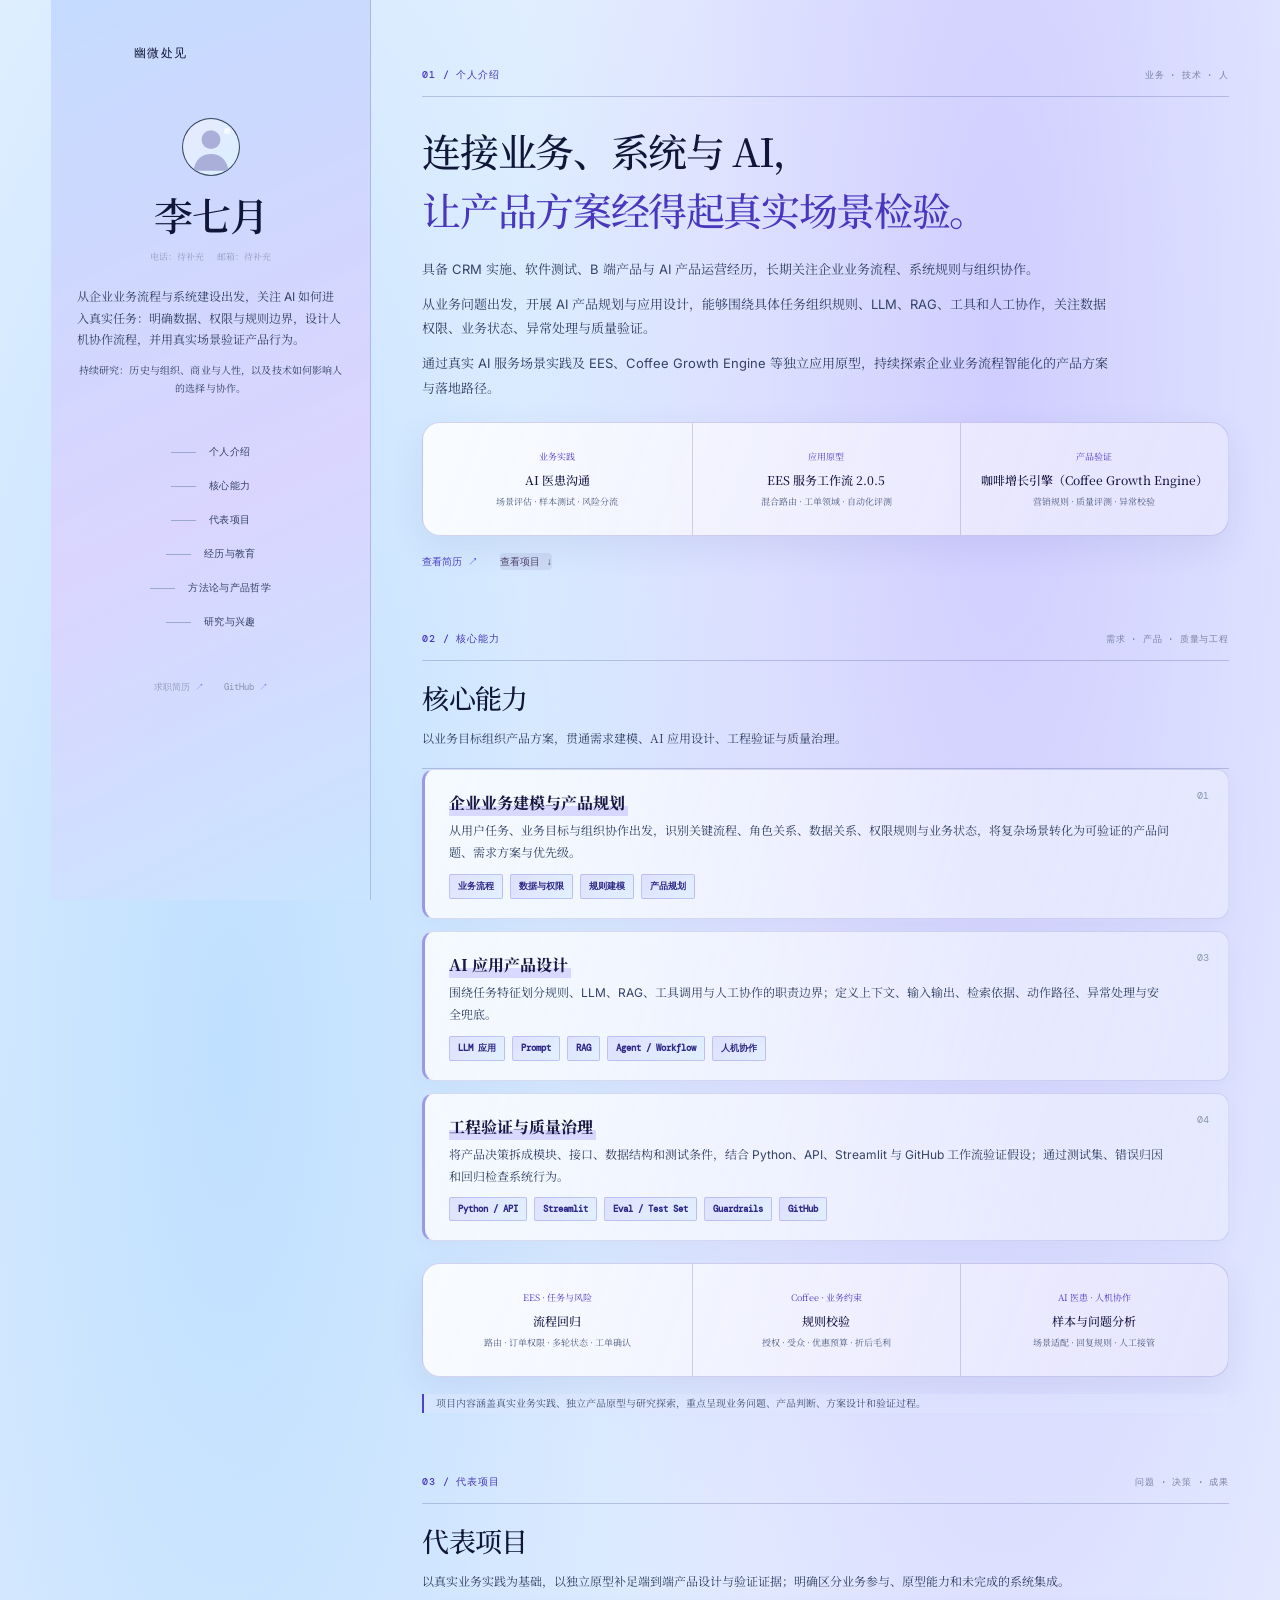
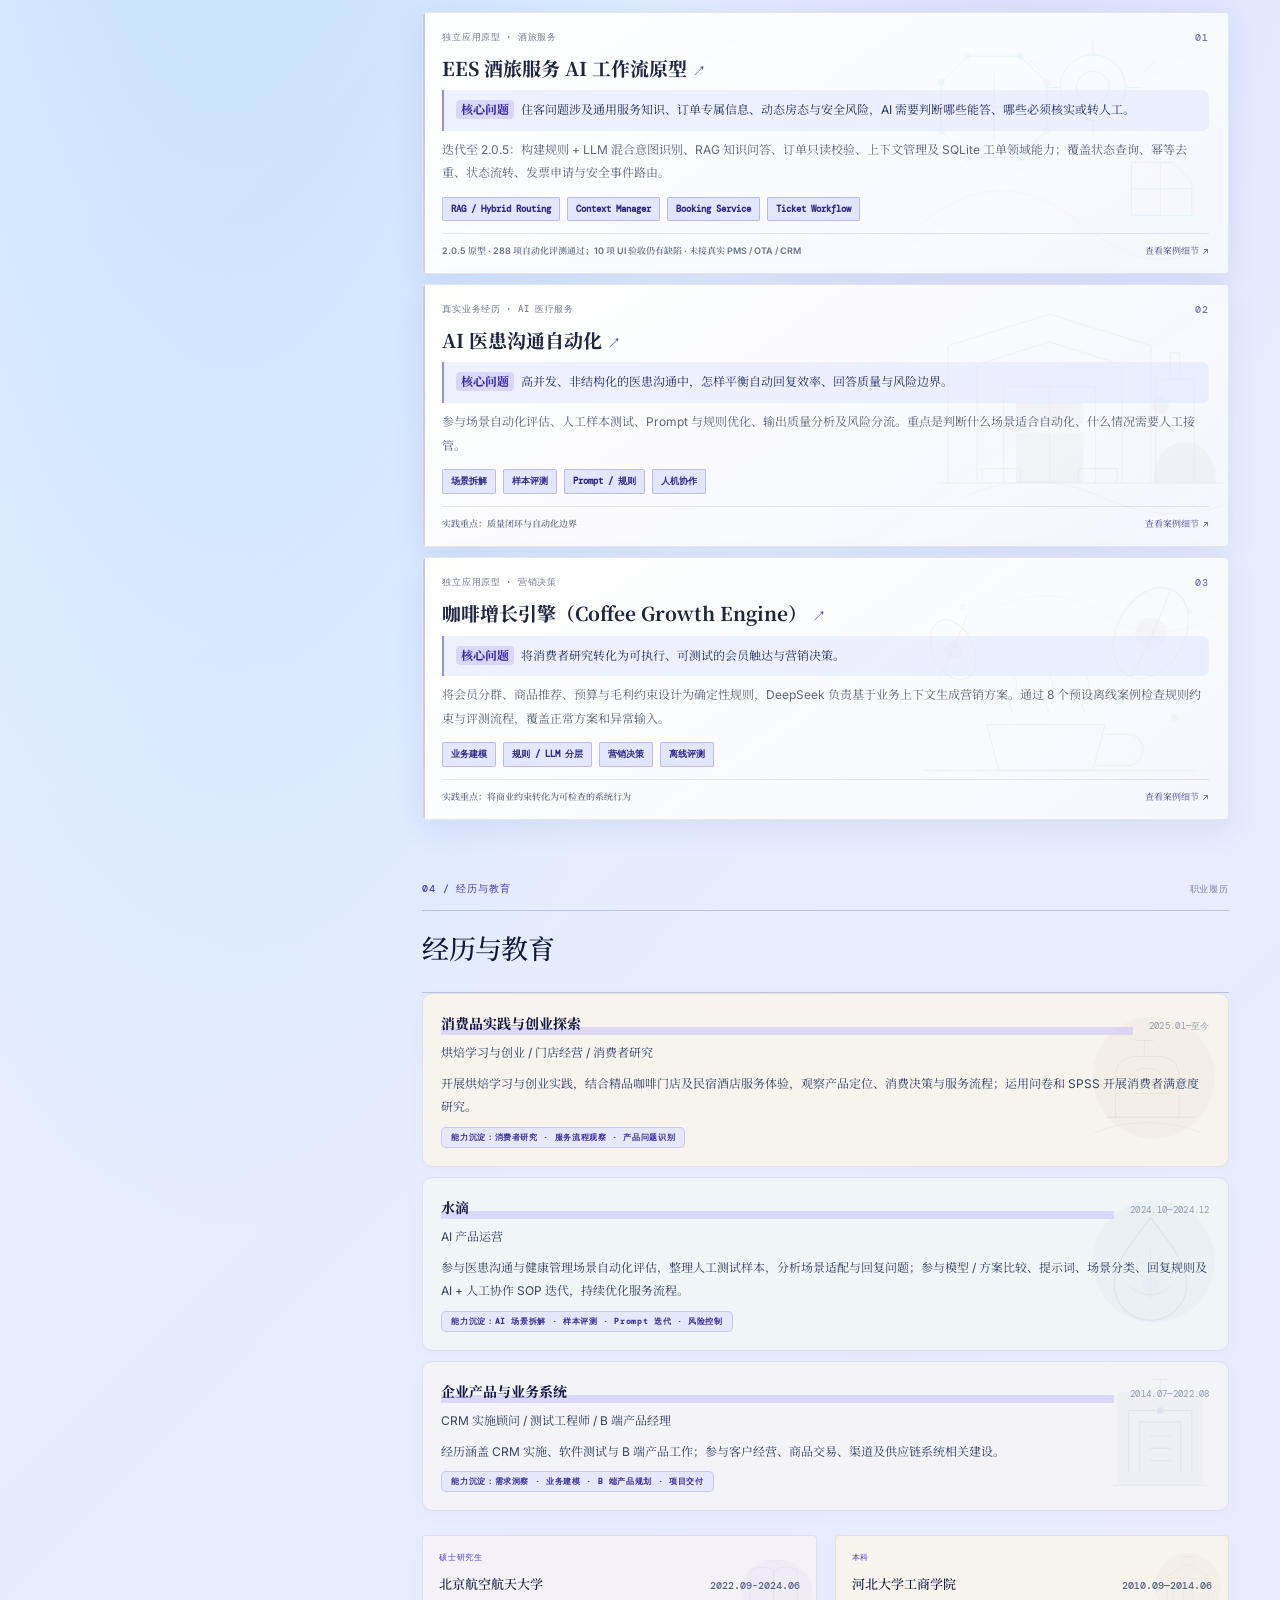
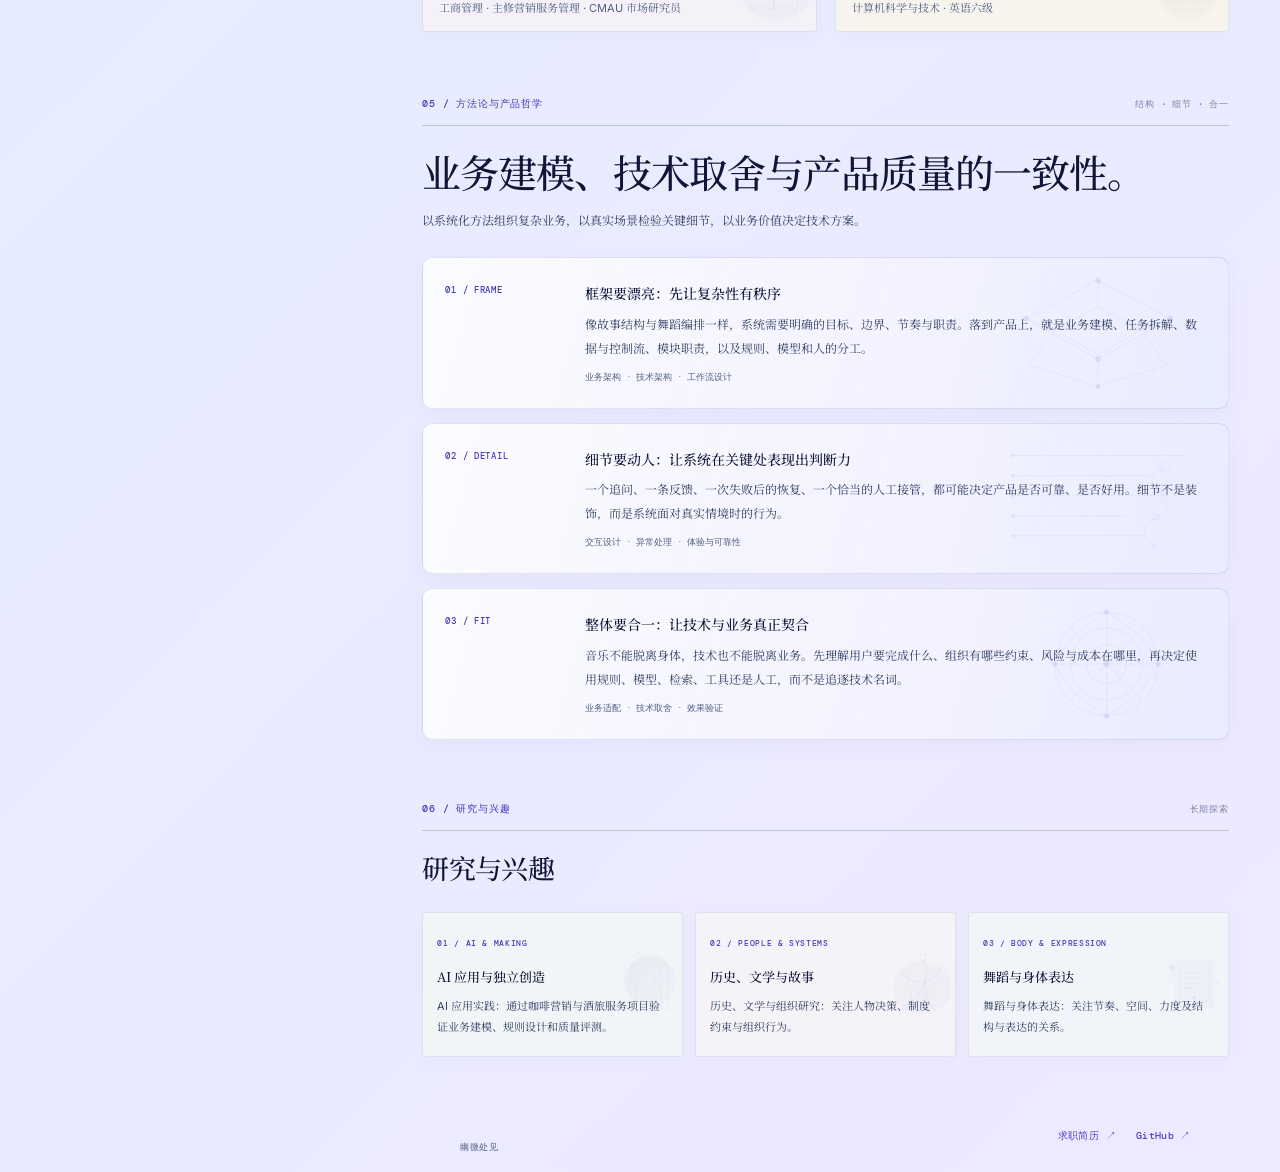
==== commit 3dee66ed: "Rename homepage links to concise labels" ====
--- a/index.html
+++ b/index.html
@@ -57,7 +57,7 @@
         <div><span>应用原型</span><strong>EES 服务工作流 2.0.5</strong><small>混合路由 · 工单领域 · 自动化评测</small></div>
         <div><span>产品验证</span><strong>咖啡增长引擎（Coffee Growth Engine）</strong><small>营销规则 · 质量评测 · 异常校验</small></div>
       </div>
-      <div class="inline-links"><a class="solid-link" href="resume.html">查看求职简历 ↗</a><a href="#projects">查看代表项目 ↓</a></div>
+      <div class="inline-links"><a class="solid-link" href="resume.html">查看简历 ↗</a><a href="#projects">查看项目 ↓</a></div>
     </section>
 
     <section class="portfolio-section" id="skills">
--- a/styles.css
+++ b/styles.css
@@ -2812,3 +2812,36 @@
   padding-left:6px!important;
   padding-right:6px!important;
 }
+
+/* 2026-11-27 FINAL: homepage CTA and resume export are plain text-arrow links. */
+.portfolio-v2:not(.portfolio-subpage) .intro-section .inline-links > a,
+.portfolio-v2:not(.portfolio-subpage) .intro-section .inline-links > a.solid-link,
+.portfolio-subpage .resume-hero-kicker .resume-download-button{
+  display:inline-flex!important;
+  align-items:center!important;
+  gap:4px!important;
+  min-height:0!important;
+  margin:0!important;
+  padding:0!important;
+  border:0!important;
+  border-bottom:0!important;
+  border-radius:0!important;
+  background:transparent!important;
+  box-shadow:none!important;
+  color:var(--pc-accent)!important;
+  font:500 10px/1.7 "DM Mono",monospace!important;
+  text-decoration:none!important;
+  text-underline-offset:0!important;
+  cursor:pointer!important;
+}
+.portfolio-v2:not(.portfolio-subpage) .intro-section .inline-links > a:hover,
+.portfolio-v2:not(.portfolio-subpage) .intro-section .inline-links > a.solid-link:hover,
+.portfolio-subpage .resume-hero-kicker .resume-download-button:hover{
+  border:0!important;
+  border-bottom:0!important;
+  background:transparent!important;
+  box-shadow:none!important;
+  color:#30239e!important;
+  text-decoration:none!important;
+  transform:translateY(-1px)!important;
+}
--- a/theme.css
+++ b/theme.css
@@ -696,3 +696,201 @@
     page-break-inside:avoid!important;
   }
 }
+
+
+/* Show the personal-site link only in exported/printed resumes. */
+@media screen{
+  .portfolio-subpage .resume-hero-kicker .resume-public-link{
+    display:none!important;
+  }
+}
+@media print{
+  .portfolio-subpage .resume-hero-kicker .resume-public-link{
+    display:inline-block!important;
+  }
+}
+
+
+/* Resume card background hierarchy:
+   keep all project cards visually consistent and move the former project-card
+   surface treatment to work/practice experience cards. */
+@media screen{
+  .portfolio-subpage .resume-projects-section .resume-project,
+  .portfolio-subpage .resume-projects-section .resume-project-history{
+    background:rgba(16,34,56,.45)!important;
+    border:1px solid var(--pc-line)!important;
+    border-radius:3px!important;
+  }
+  .portfolio-subpage .resume-experience-section .resume-entry{
+    background:rgba(16,34,56,.45)!important;
+    border:1px solid var(--pc-line)!important;
+    border-radius:3px!important;
+    box-shadow:none!important;
+  }
+  .portfolio-subpage .resume-experience-section .resume-entry-meta h3,
+  .portfolio-subpage .resume-experience-section .resume-entry-meta p,
+  .portfolio-subpage .resume-experience-section .resume-entry-content li{
+    color:#dce7f4!important;
+  }
+  .portfolio-subpage .resume-experience-section .resume-entry-date{
+    color:var(--pc-accent)!important;
+  }
+  .portfolio-subpage .resume-experience-section .resume-core-tags span{
+    color:#40349d!important;
+  }
+}
+@media print{
+  .portfolio-subpage .resume-projects-section .resume-project,
+  .portfolio-subpage .resume-projects-section .resume-project-history{
+    background:rgba(16,34,56,.45)!important;
+    -webkit-print-color-adjust:exact!important;
+    print-color-adjust:exact!important;
+  }
+  .portfolio-subpage .resume-experience-section .resume-entry{
+    background:rgba(16,34,56,.45)!important;
+    border:1px solid var(--pc-line)!important;
+    border-radius:5px!important;
+    -webkit-print-color-adjust:exact!important;
+    print-color-adjust:exact!important;
+  }
+  .portfolio-subpage .resume-experience-section .resume-entry-meta h3,
+  .portfolio-subpage .resume-experience-section .resume-entry-meta p,
+  .portfolio-subpage .resume-experience-section .resume-entry-content li{
+    color:#dce7f4!important;
+  }
+  .portfolio-subpage .resume-experience-section .resume-entry-date{
+    color:var(--pc-accent)!important;
+  }
+}
+
+
+/* Refined resume card palette: subtle, light, and consistent by section. */
+@media screen{
+  .portfolio-subpage .resume-projects-section .resume-project,
+  .portfolio-subpage .resume-projects-section .resume-project-history{
+    background:#f3f1f8!important;
+    border:1px solid rgba(112,96,145,.22)!important;
+    border-radius:5px!important;
+    box-shadow:0 2px 8px rgba(74,62,104,.035)!important;
+  }
+  .portfolio-subpage .resume-experience-section .resume-entry{
+    background:#f7f5f0!important;
+    border:1px solid rgba(145,132,111,.24)!important;
+    border-radius:5px!important;
+    box-shadow:0 2px 8px rgba(91,80,61,.035)!important;
+  }
+  .portfolio-subpage .resume-experience-section .resume-entry-meta h3{
+    color:#302d38!important;
+  }
+  .portfolio-subpage .resume-experience-section .resume-entry-meta p,
+  .portfolio-subpage .resume-experience-section .resume-entry-content li{
+    color:#615d66!important;
+  }
+  .portfolio-subpage .resume-experience-section .resume-entry-date{
+    color:#71628f!important;
+  }
+  .portfolio-subpage .resume-experience-section .resume-core-tags span{
+    color:#51456f!important;
+  }
+}
+@media print{
+  .portfolio-subpage .resume-projects-section .resume-project,
+  .portfolio-subpage .resume-projects-section .resume-project-history{
+    background:#f3f1f8!important;
+    border:1px solid rgba(112,96,145,.28)!important;
+    -webkit-print-color-adjust:exact!important;
+    print-color-adjust:exact!important;
+  }
+  .portfolio-subpage .resume-experience-section .resume-entry{
+    background:#f7f5f0!important;
+    border:1px solid rgba(145,132,111,.30)!important;
+    -webkit-print-color-adjust:exact!important;
+    print-color-adjust:exact!important;
+  }
+  .portfolio-subpage .resume-experience-section .resume-entry-meta h3{
+    color:#302d38!important;
+  }
+  .portfolio-subpage .resume-experience-section .resume-entry-meta p,
+  .portfolio-subpage .resume-experience-section .resume-entry-content li{
+    color:#615d66!important;
+  }
+  .portfolio-subpage .resume-experience-section .resume-entry-date{
+    color:#71628f!important;
+  }
+}
+
+
+/* 2026-11-27 — Match the history project card interaction and project PDF surface. */
+@media screen{
+  .portfolio-subpage .resume-projects-section .resume-project-history{
+    transition:transform .18s ease,border-color .18s ease,background .18s ease,box-shadow .18s ease!important;
+    cursor:pointer;
+  }
+  .portfolio-subpage .resume-projects-section .resume-project-history:hover{
+    transform:translateY(-2px)!important;
+    background:#fff!important;
+    border-color:rgba(81,64,200,.42)!important;
+    box-shadow:0 12px 26px rgba(67,62,166,.10)!important;
+  }
+  .portfolio-subpage .resume-projects-section .resume-project-history:hover .resume-project-head h3 a{
+    color:#30239e!important;
+  }
+}
+@media print{
+  .portfolio-subpage .resume-projects-section .resume-project-history{
+    background:#f3f1f8!important;
+    border:1px solid rgba(112,96,145,.28)!important;
+    -webkit-print-color-adjust:exact!important;
+    print-color-adjust:exact!important;
+  }
+}
+
+/* Homepage and resume actions become understated text links with an underline/arrow. */
+.portfolio-v2:not(.portfolio-subpage) .inline-links>a,
+.portfolio-v2:not(.portfolio-subpage) .inline-links>a.solid-link{
+  display:inline-flex!important;
+  align-items:center!important;
+  gap:4px!important;
+  padding:0 0 4px!important;
+  border:0!important;
+  border-bottom:1px solid rgba(112,96,145,.48)!important;
+  border-radius:0!important;
+  background:transparent!important;
+  color:var(--pc-accent)!important;
+  box-shadow:none!important;
+  text-decoration:none!important;
+  transition:color .18s ease,border-color .18s ease,transform .18s ease!important;
+}
+.portfolio-v2:not(.portfolio-subpage) .inline-links>a:hover{
+  border-bottom-color:rgba(81,64,200,.9)!important;
+  background:transparent!important;
+  color:#30239e!important;
+  transform:translateY(-1px)!important;
+}
+.portfolio-subpage .resume-hero-kicker .resume-download-button{
+  display:inline-flex!important;
+  align-items:center!important;
+  gap:4px!important;
+  padding:0 0 3px!important;
+  border:0!important;
+  border-bottom:1px solid rgba(112,96,145,.48)!important;
+  border-radius:0!important;
+  background:transparent!important;
+  color:var(--pc-accent)!important;
+  box-shadow:none!important;
+  font:500 10px/1.5 "DM Mono",monospace!important;
+  opacity:1!important;
+  transition:color .18s ease,border-color .18s ease,transform .18s ease!important;
+}
+.portfolio-subpage .resume-hero-kicker .resume-download-button:hover{
+  border-bottom-color:rgba(81,64,200,.9)!important;
+  background:transparent!important;
+  color:#30239e!important;
+  transform:translateY(-1px)!important;
+}
+@media print{
+  .portfolio-v2:not(.portfolio-subpage) .inline-links>a,
+  .portfolio-subpage .resume-hero-kicker .resume-download-button{
+    display:none!important;
+  }
+}
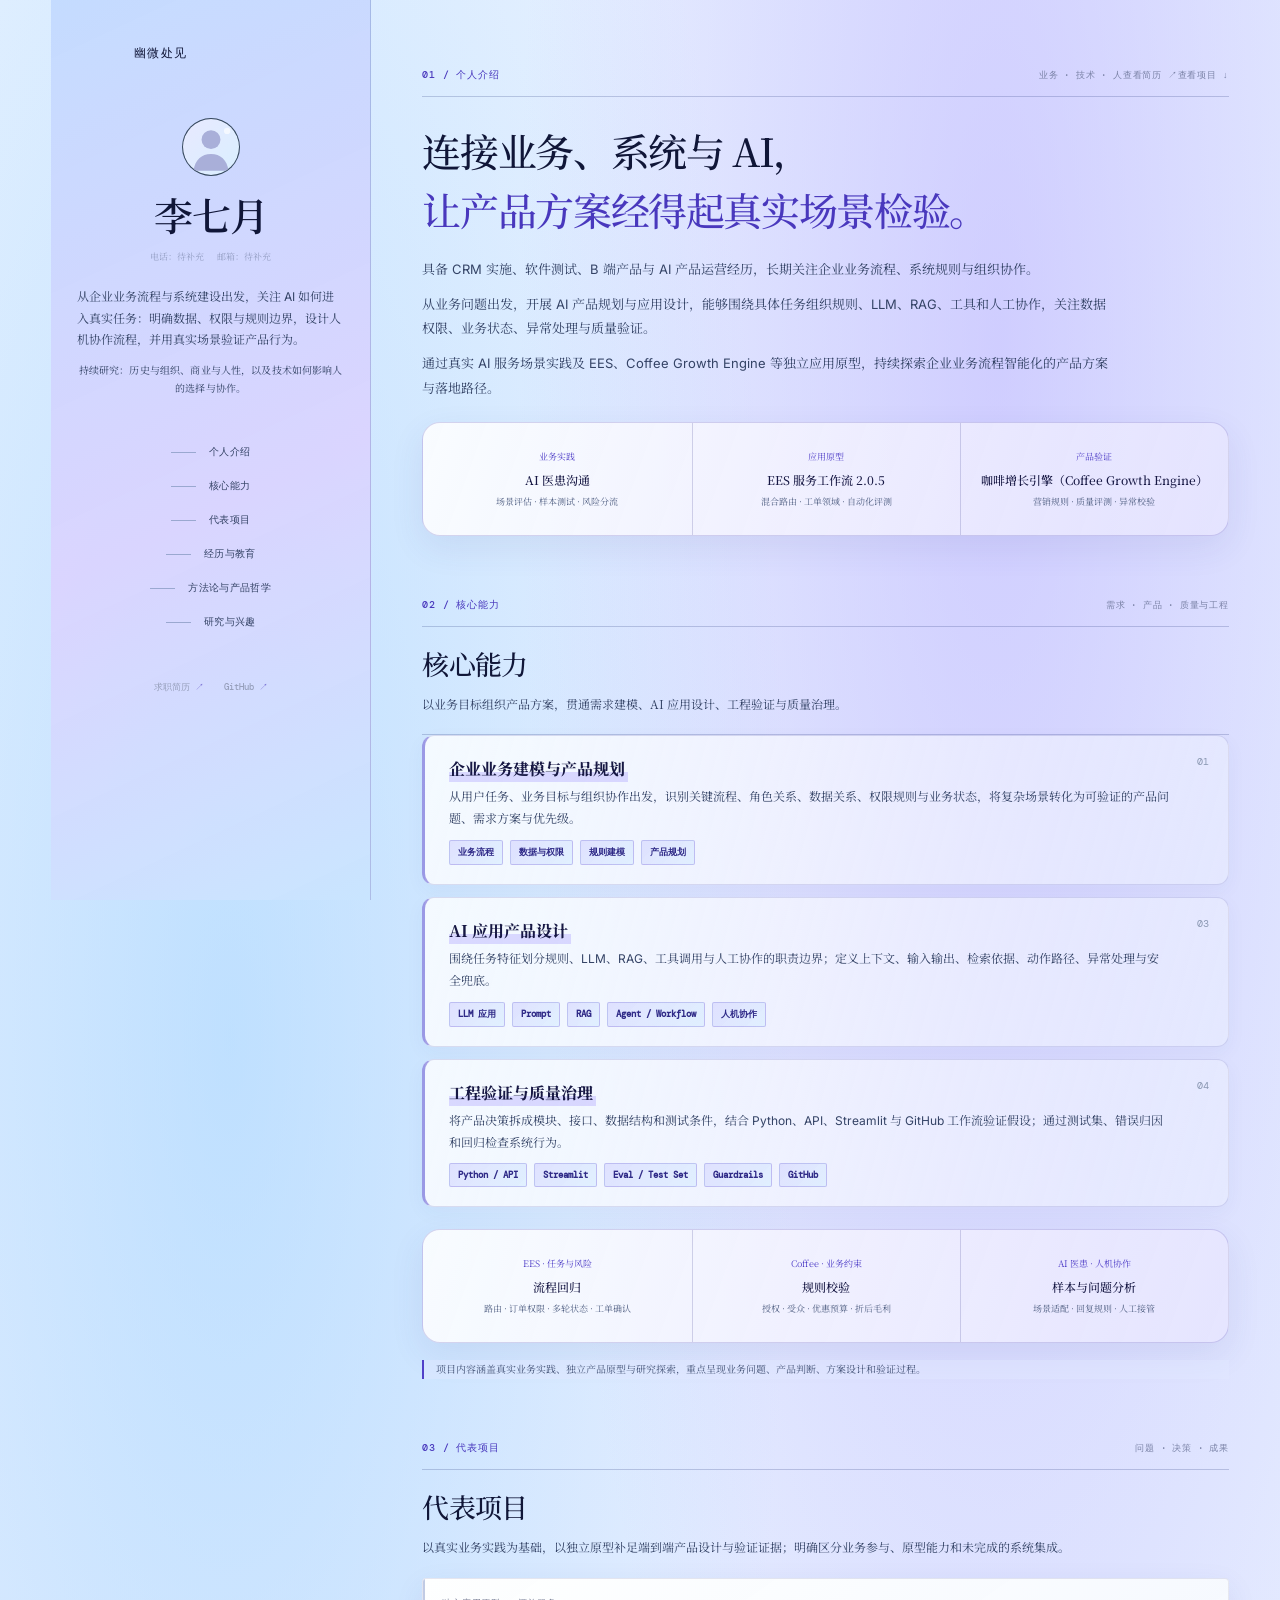
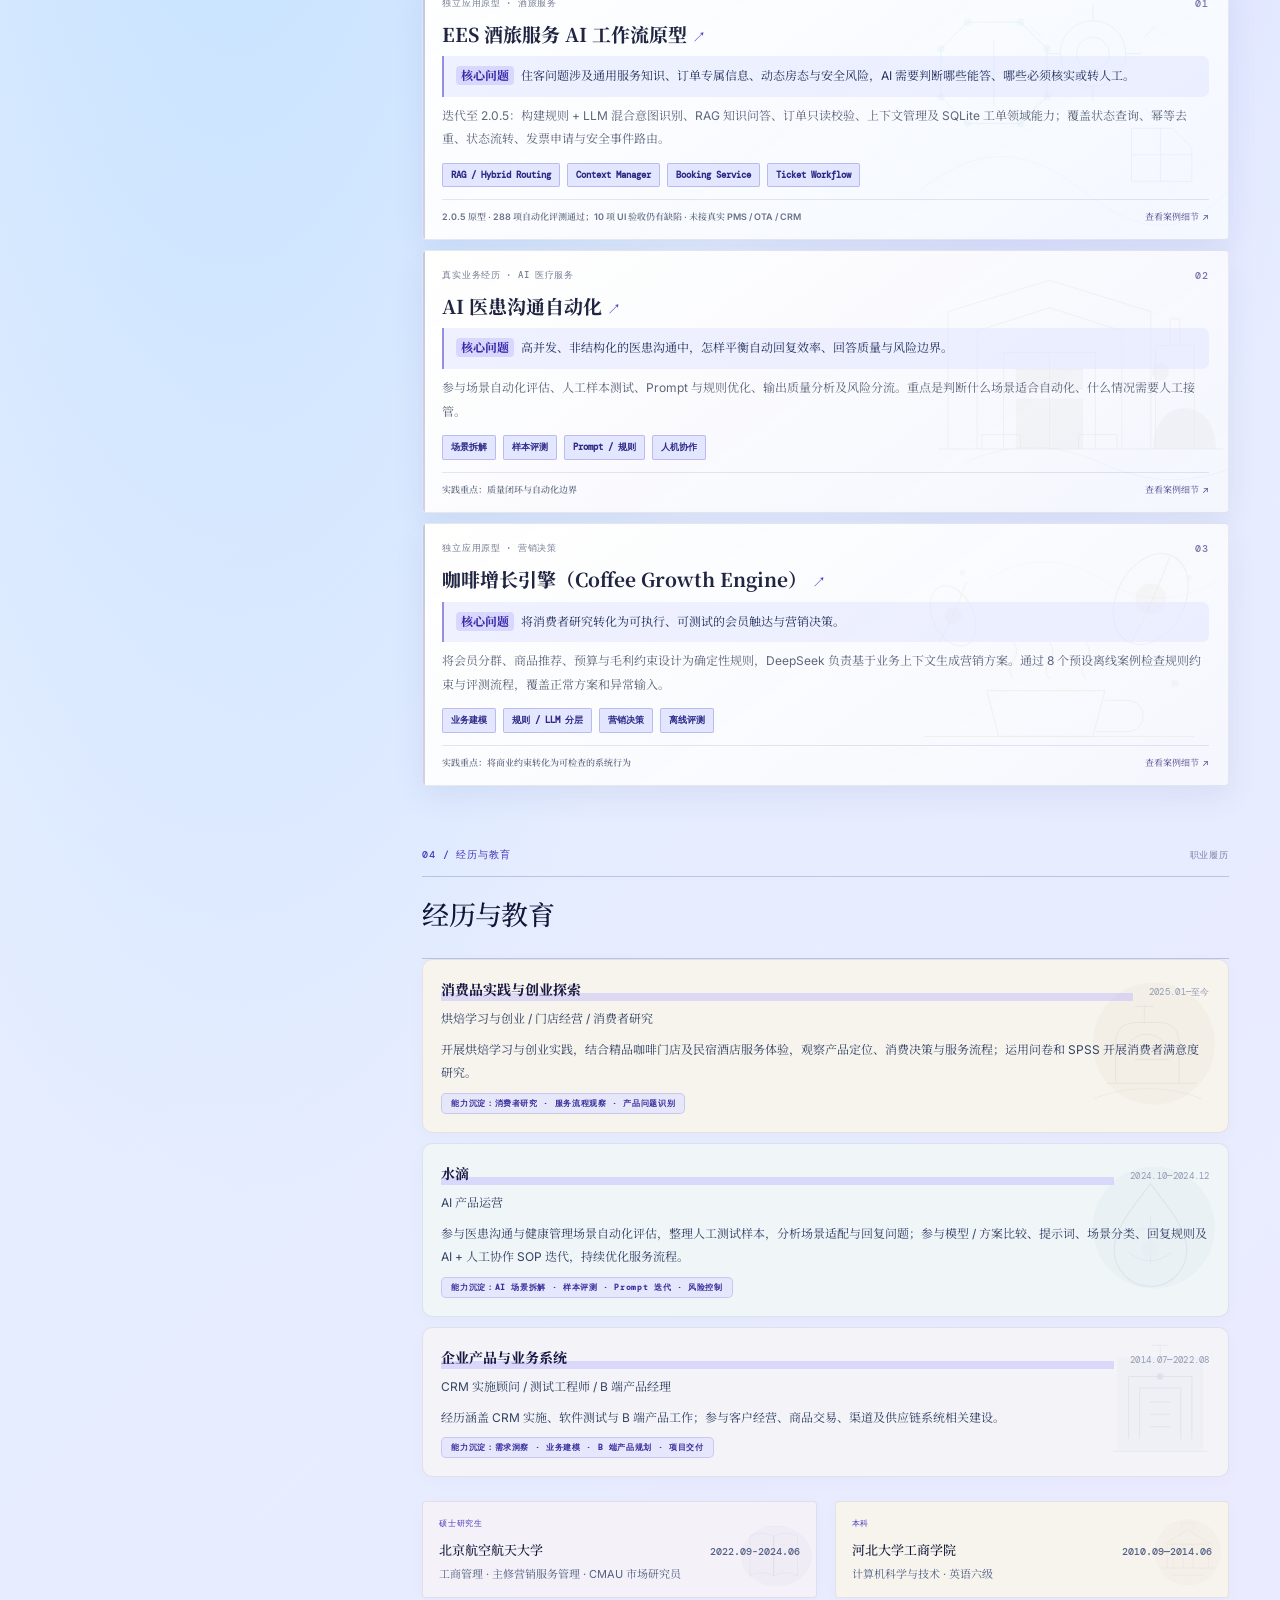
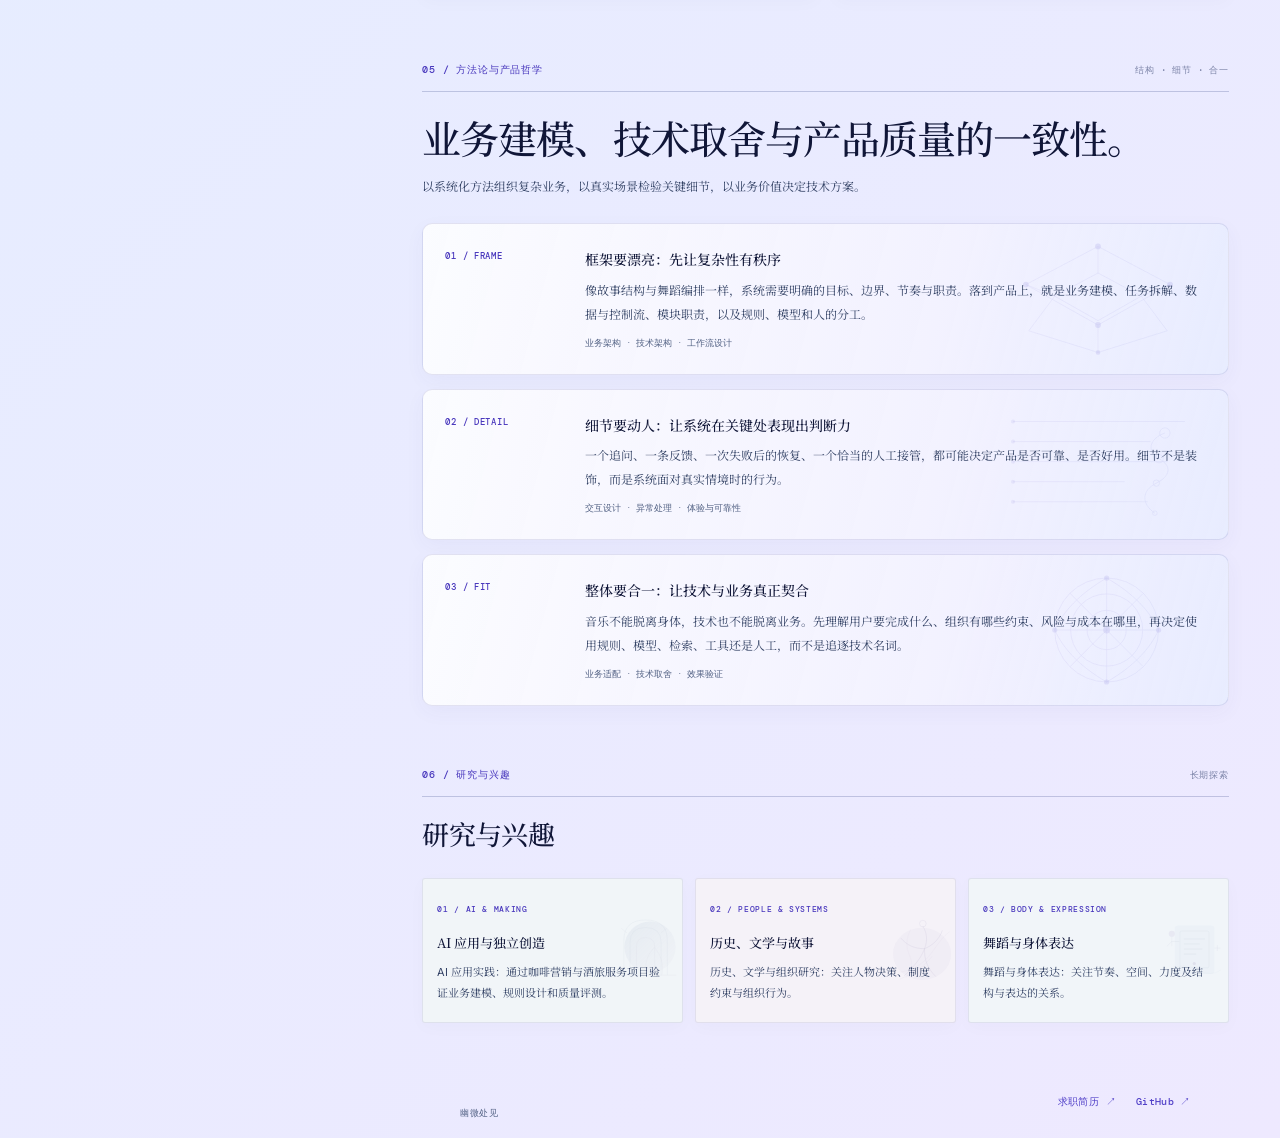
==== commit ab627223: "Move homepage resume and project links to top right" ====
--- a/index.html
+++ b/index.html
@@ -45,7 +45,7 @@
 
   <main class="portfolio-main" id="top">
     <section class="portfolio-section intro-section" id="about">
-      <div class="section-overline"><span>01 / 个人介绍</span><span>业务 · 技术 · 人</span></div>
+      <div class="section-overline"><span>01 / 个人介绍</span><span class="intro-overline-right"><span>业务 · 技术 · 人</span><span class="intro-header-actions"><a href="resume.html">查看简历 ↗</a><a href="#projects">查看项目 ↓</a></span></span></div>
       <h2 class="section-title">连接业务、系统与 AI，<br><em>让产品方案经得起真实场景检验。</em></h2>
       <div class="intro-copy">
         <p>具备 CRM 实施、软件测试、B 端产品与 AI 产品运营经历，长期关注企业业务流程、系统规则与组织协作。</p>
@@ -57,7 +57,7 @@
         <div><span>应用原型</span><strong>EES 服务工作流 2.0.5</strong><small>混合路由 · 工单领域 · 自动化评测</small></div>
         <div><span>产品验证</span><strong>咖啡增长引擎（Coffee Growth Engine）</strong><small>营销规则 · 质量评测 · 异常校验</small></div>
       </div>
-      <div class="inline-links"><a class="solid-link" href="resume.html">查看简历 ↗</a><a href="#projects">查看项目 ↓</a></div>
+      
     </section>
 
     <section class="portfolio-section" id="skills">
--- a/styles.css
+++ b/styles.css
@@ -2845,3 +2845,36 @@
   text-decoration:none!important;
   transform:translateY(-1px)!important;
 }
+
+
+/* Final CTA correction: remove all residual button and underline treatments. */
+body.portfolio-v2:not(.portfolio-subpage) .intro-section .inline-links a,
+body.portfolio-v2:not(.portfolio-subpage) .intro-section .inline-links a:link,
+body.portfolio-v2:not(.portfolio-subpage) .intro-section .inline-links a:visited,
+body.portfolio-v2:not(.portfolio-subpage) .intro-section .inline-links a:hover,
+body.portfolio-v2:not(.portfolio-subpage) .intro-section .inline-links a:focus,
+body.portfolio-v2:not(.portfolio-subpage) .intro-section .inline-links a:active{
+  border:0!important;
+  border-bottom:0!important;
+  outline:0!important;
+  background:none!important;
+  box-shadow:none!important;
+  text-decoration:none!important;
+  text-decoration-line:none!important;
+  padding:0!important;
+  border-radius:0!important;
+}
+body.portfolio-subpage .resume-hero-kicker .resume-download-button,
+body.portfolio-subpage .resume-hero-kicker .resume-download-button:hover,
+body.portfolio-subpage .resume-hero-kicker .resume-download-button:focus,
+body.portfolio-subpage .resume-hero-kicker .resume-download-button:active{
+  border:0!important;
+  border-bottom:0!important;
+  outline:0!important;
+  background:none!important;
+  box-shadow:none!important;
+  text-decoration:none!important;
+  text-decoration-line:none!important;
+  padding:0!important;
+  border-radius:0!important;
+}
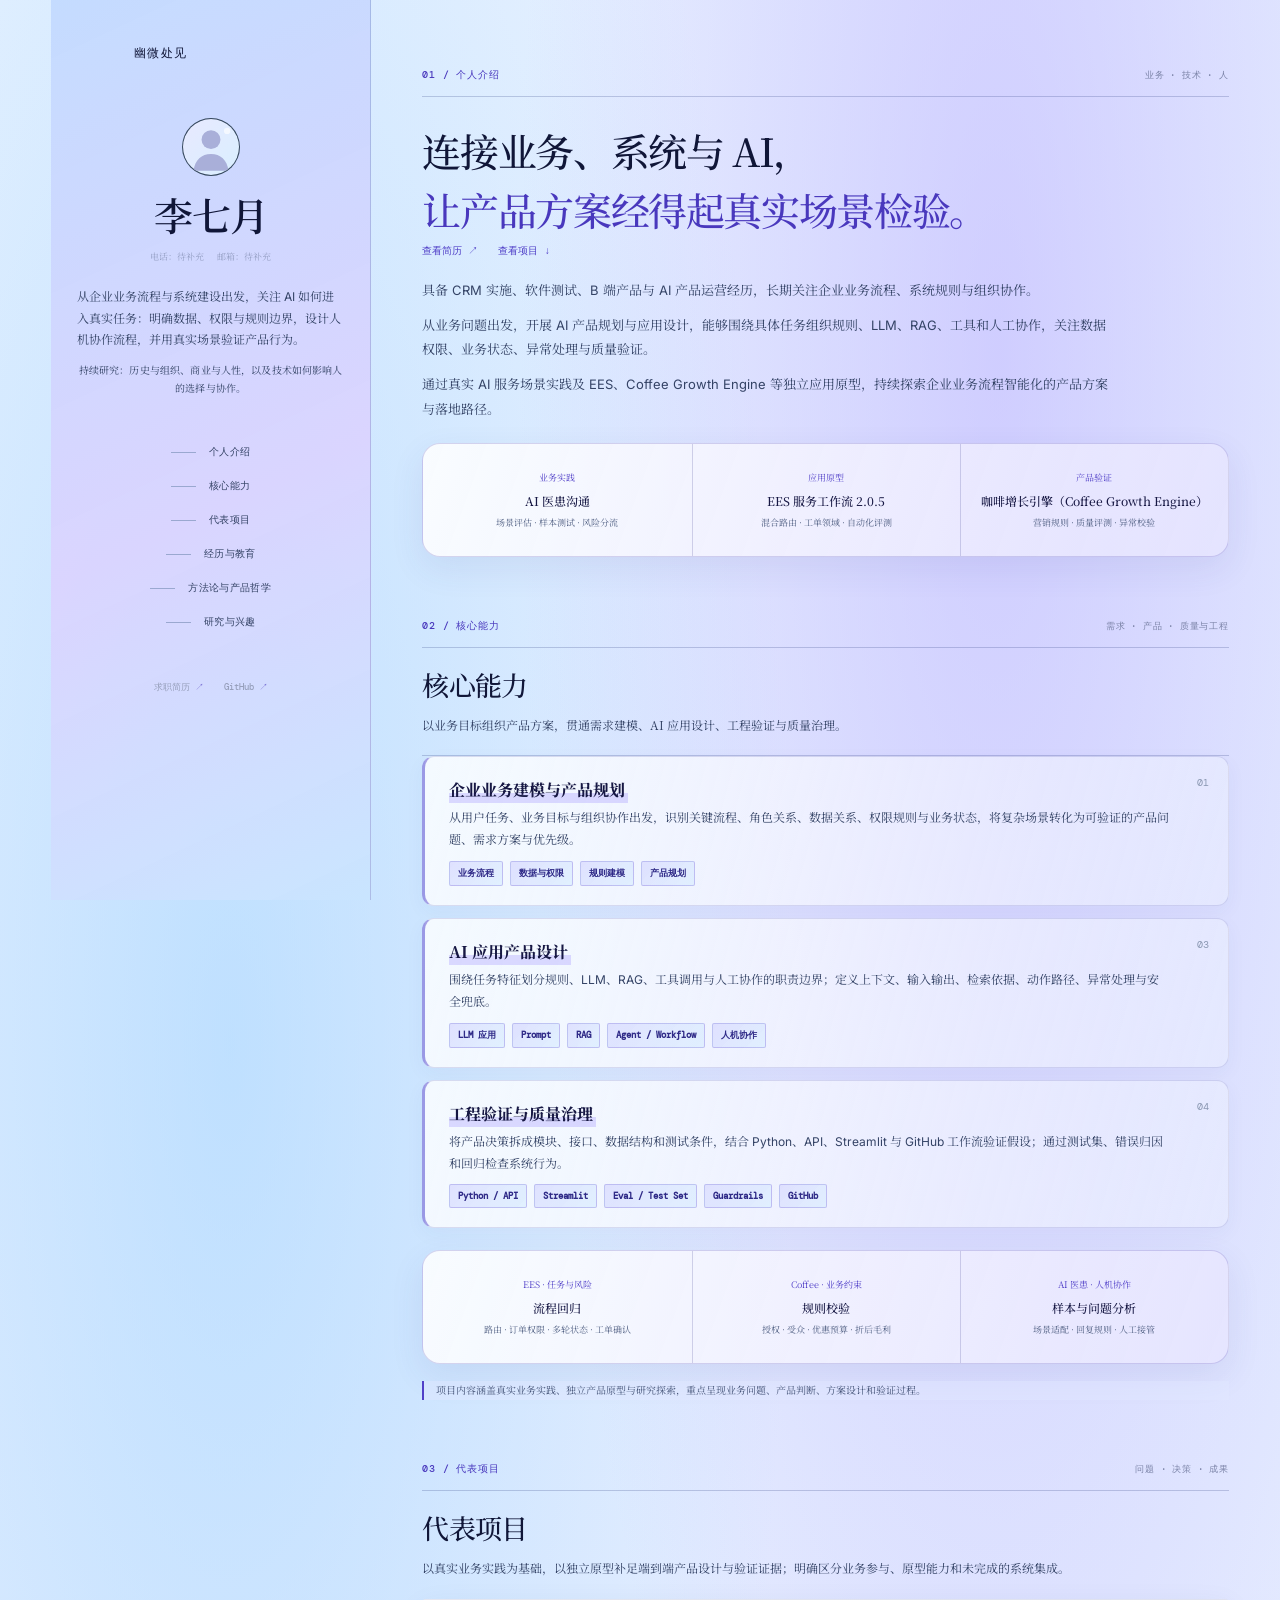
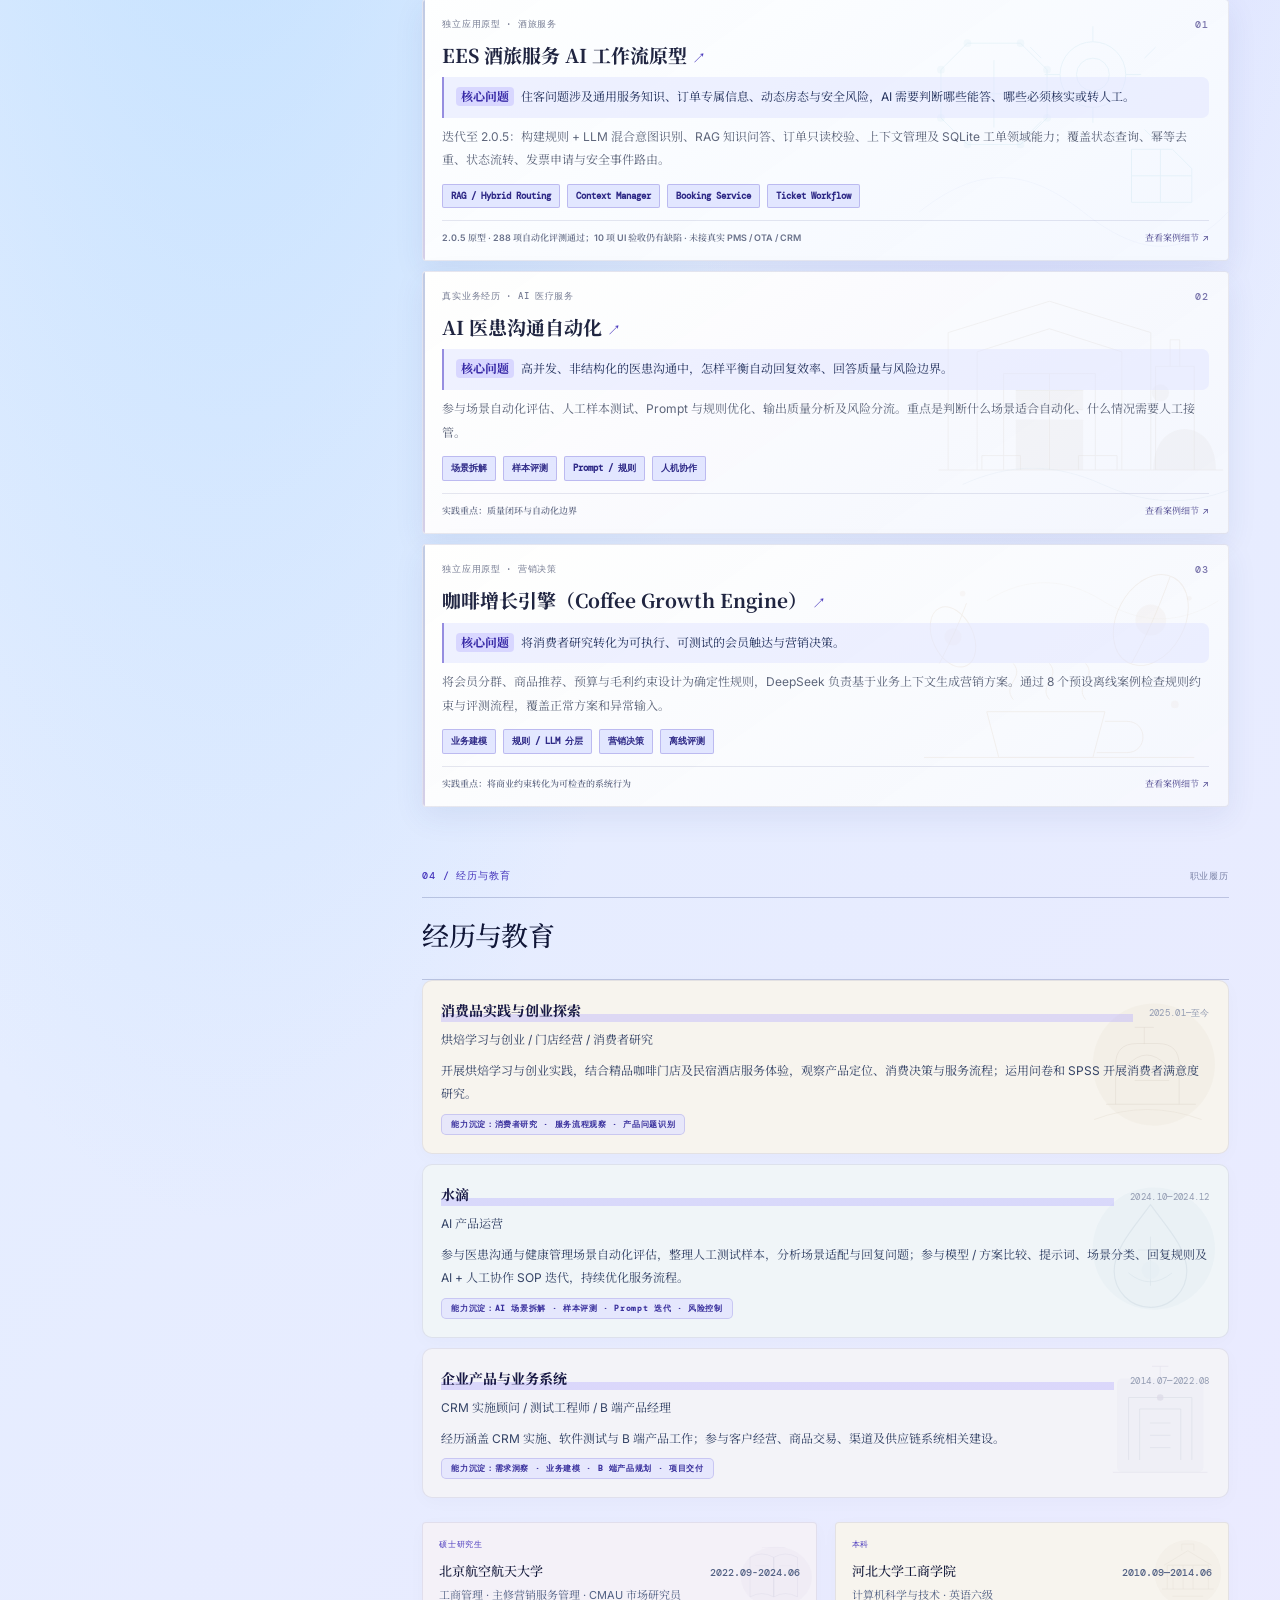
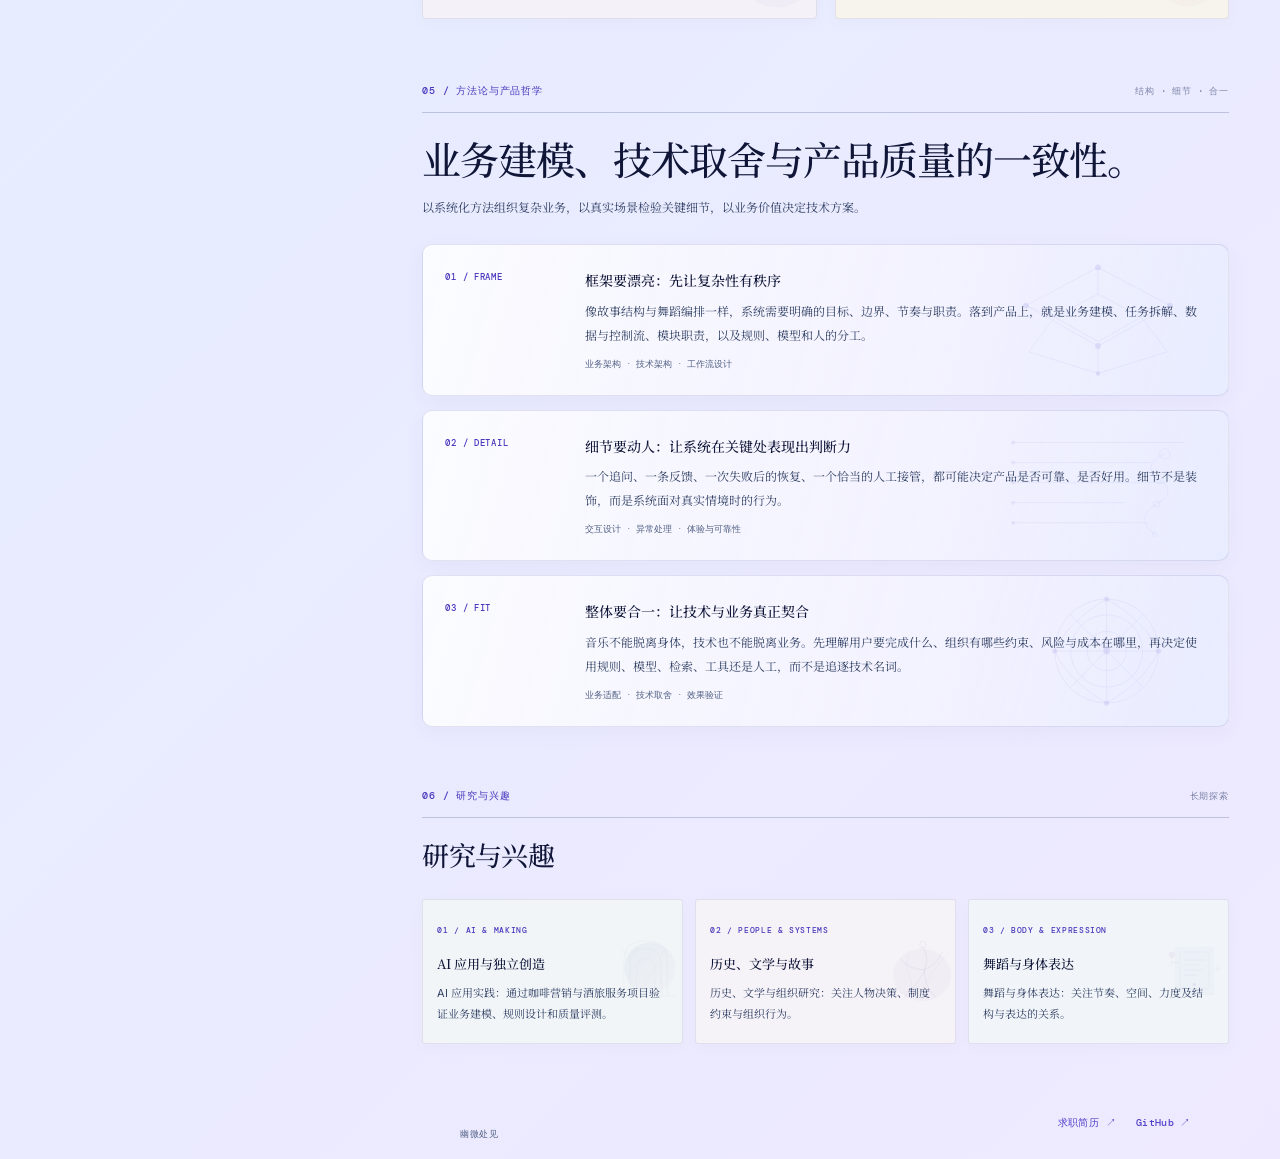
==== commit 05dfa549: "Place homepage links beside main headline" ====
--- a/index.html
+++ b/index.html
@@ -45,8 +45,8 @@
 
   <main class="portfolio-main" id="top">
     <section class="portfolio-section intro-section" id="about">
-      <div class="section-overline"><span>01 / 个人介绍</span><span class="intro-overline-right"><span>业务 · 技术 · 人</span><span class="intro-header-actions"><a href="resume.html">查看简历 ↗</a><a href="#projects">查看项目 ↓</a></span></span></div>
-      <h2 class="section-title">连接业务、系统与 AI，<br><em>让产品方案经得起真实场景检验。</em></h2>
+      <div class="section-overline"><span>01 / 个人介绍</span><span>业务 · 技术 · 人</span></div>
+      <div class="intro-title-row"><h2 class="section-title">连接业务、系统与 AI，<br><em>让产品方案经得起真实场景检验。</em></h2><span class="intro-header-actions"><a href="resume.html">查看简历 ↗</a><a href="#projects">查看项目 ↓</a></span></div>
       <div class="intro-copy">
         <p>具备 CRM 实施、软件测试、B 端产品与 AI 产品运营经历，长期关注企业业务流程、系统规则与组织协作。</p>
         <p>从业务问题出发，开展 AI 产品规划与应用设计，能够围绕具体任务组织规则、LLM、RAG、工具和人工协作，关注数据权限、业务状态、异常处理与质量验证。</p>
--- a/styles.css
+++ b/styles.css
@@ -2878,3 +2878,52 @@
   padding:0!important;
   border-radius:0!important;
 }
+
+
+/* Homepage top-right navigation actions: match each other's text color and weight. */
+.portfolio-v2:not(.portfolio-subpage) .intro-section .section-overline .intro-overline-right{
+  display:flex!important;
+  align-items:center!important;
+  justify-content:flex-end!important;
+  gap:22px!important;
+  min-width:0!important;
+}
+.portfolio-v2:not(.portfolio-subpage) .intro-section .intro-header-actions{
+  display:inline-flex!important;
+  align-items:center!important;
+  justify-content:flex-end!important;
+  gap:20px!important;
+  white-space:nowrap!important;
+}
+.portfolio-v2:not(.portfolio-subpage) .intro-section .intro-header-actions a,
+.portfolio-v2:not(.portfolio-subpage) .intro-section .intro-header-actions a:link,
+.portfolio-v2:not(.portfolio-subpage) .intro-section .intro-header-actions a:visited{
+  display:inline!important;
+  margin:0!important;
+  padding:0!important;
+  border:0!important;
+  border-bottom:0!important;
+  border-radius:0!important;
+  background:transparent!important;
+  box-shadow:none!important;
+  color:var(--pc-accent)!important;
+  font:500 10px/1.7 "DM Mono",monospace!important;
+  text-decoration:none!important;
+  text-decoration-line:none!important;
+}
+.portfolio-v2:not(.portfolio-subpage) .intro-section .intro-header-actions a:hover,
+.portfolio-v2:not(.portfolio-subpage) .intro-section .intro-header-actions a:focus{
+  color:#30239e!important;
+  background:transparent!important;
+  border:0!important;
+  text-decoration:none!important;
+  transform:translateY(-1px)!important;
+}
+@media(max-width:640px){
+  .portfolio-v2:not(.portfolio-subpage) .intro-section .section-overline .intro-overline-right{
+    align-items:flex-end!important;
+    flex-direction:column!important;
+    gap:7px!important;
+  }
+  .portfolio-v2:not(.portfolio-subpage) .intro-section .intro-header-actions{gap:14px!important}
+}
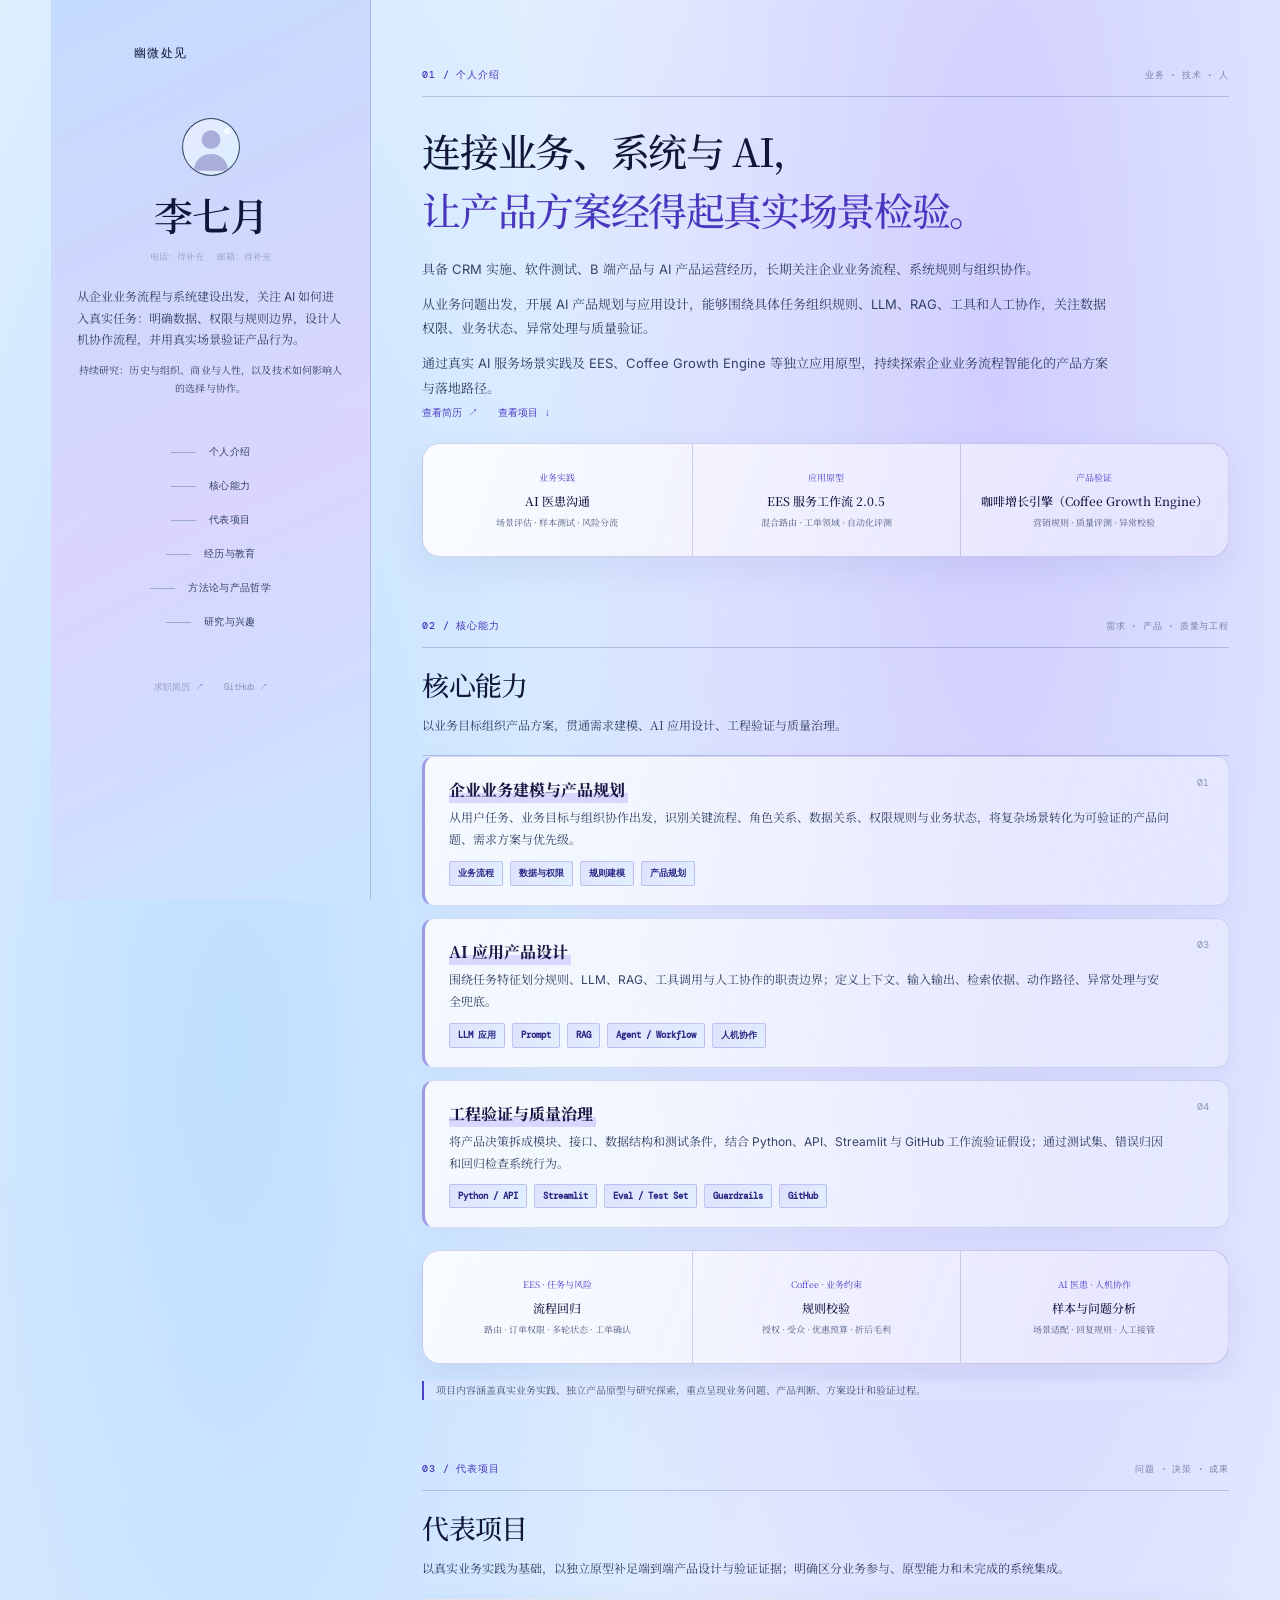
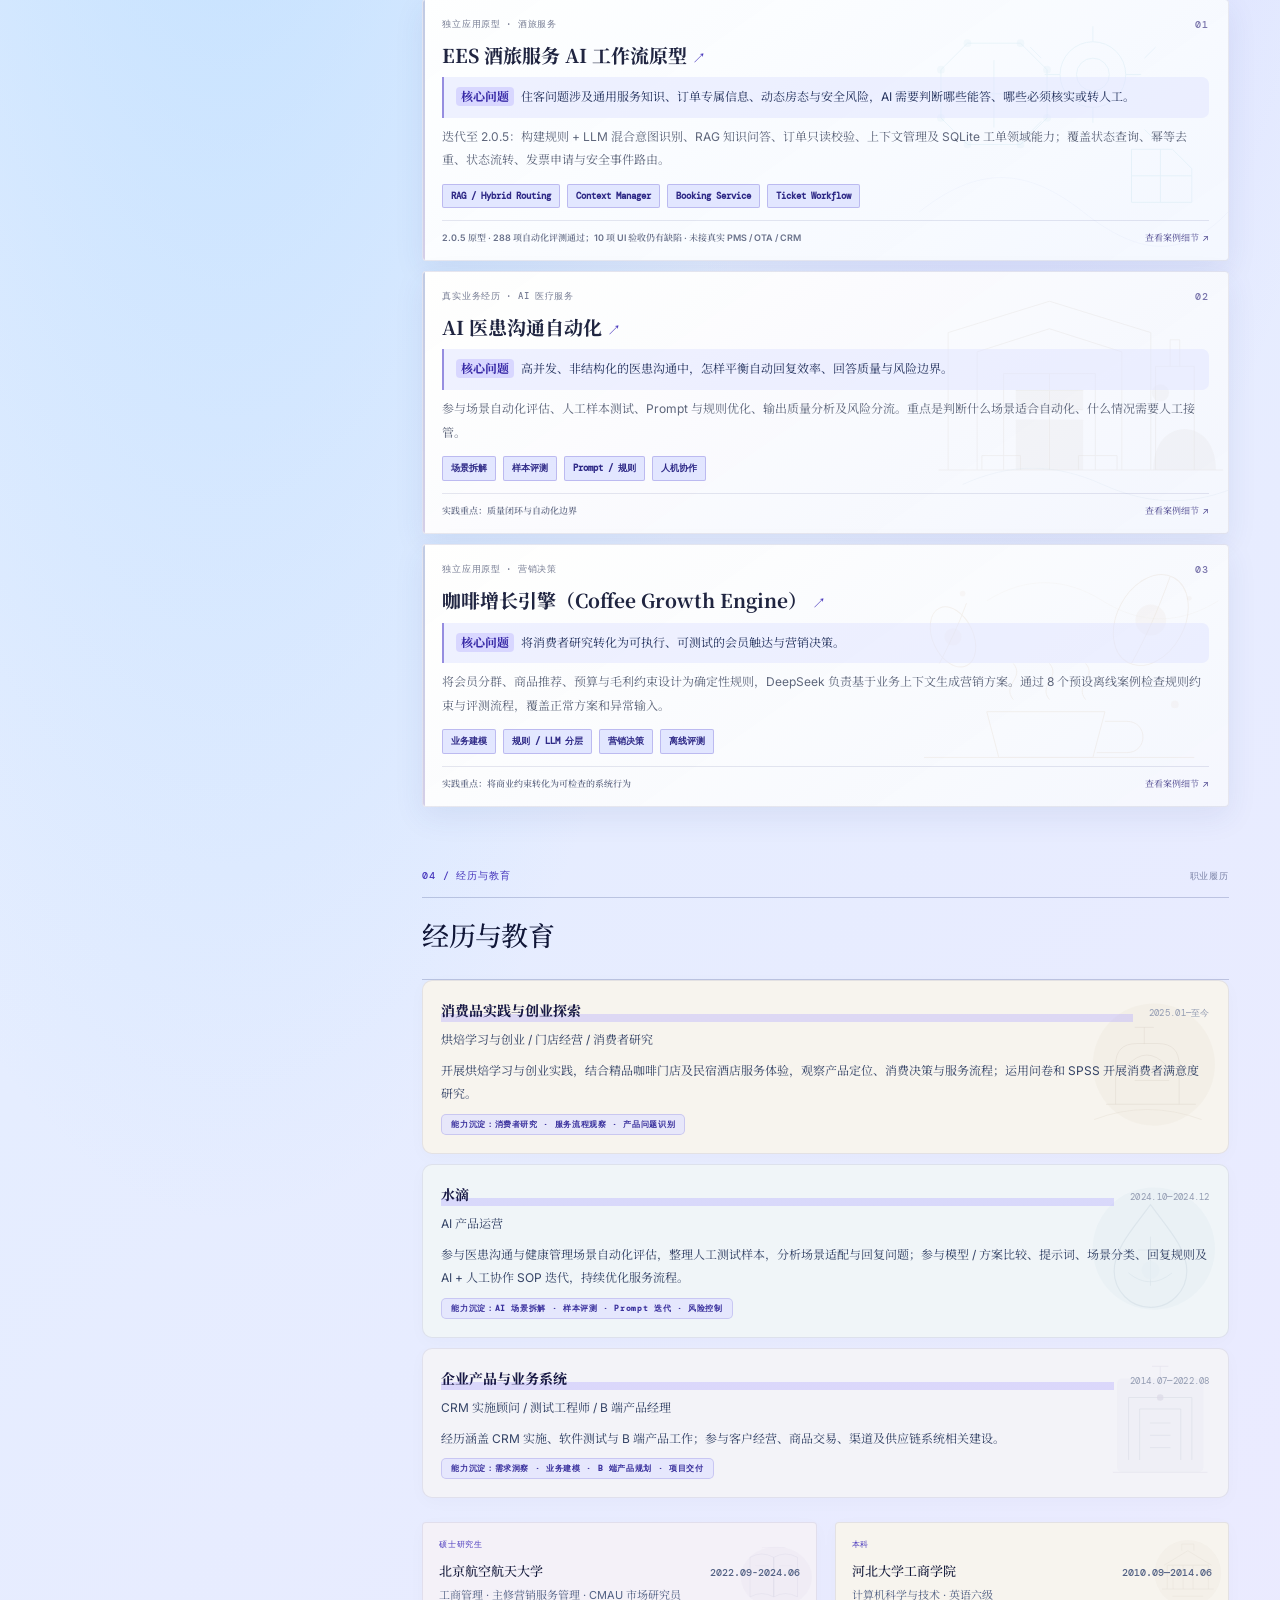
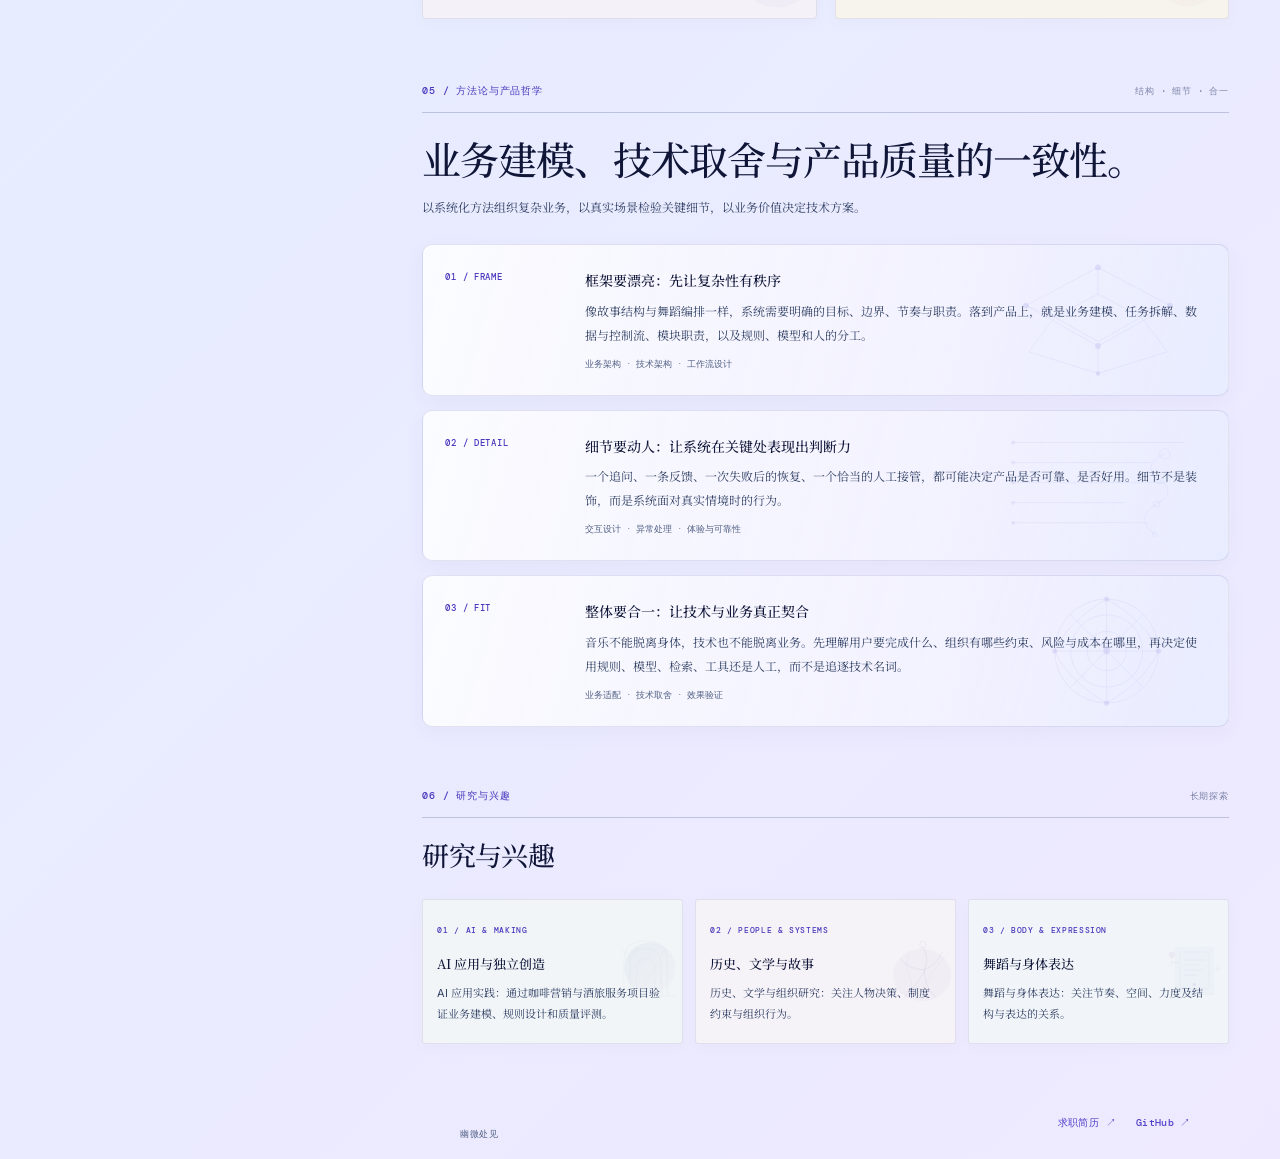
==== commit e64a3bfe: "Restore homepage links below introduction" ====
--- a/index.html
+++ b/index.html
@@ -46,12 +46,13 @@
   <main class="portfolio-main" id="top">
     <section class="portfolio-section intro-section" id="about">
       <div class="section-overline"><span>01 / 个人介绍</span><span>业务 · 技术 · 人</span></div>
-      <div class="intro-title-row"><h2 class="section-title">连接业务、系统与 AI，<br><em>让产品方案经得起真实场景检验。</em></h2><span class="intro-header-actions"><a href="resume.html">查看简历 ↗</a><a href="#projects">查看项目 ↓</a></span></div>
+      <h2 class="section-title">连接业务、系统与 AI，<br><em>让产品方案经得起真实场景检验。</em></h2>
       <div class="intro-copy">
         <p>具备 CRM 实施、软件测试、B 端产品与 AI 产品运营经历，长期关注企业业务流程、系统规则与组织协作。</p>
         <p>从业务问题出发，开展 AI 产品规划与应用设计，能够围绕具体任务组织规则、LLM、RAG、工具和人工协作，关注数据权限、业务状态、异常处理与质量验证。</p>
         <p>通过真实 AI 服务场景实践及 EES、Coffee Growth Engine 等独立应用原型，持续探索企业业务流程智能化的产品方案与落地路径。</p>
       </div>
+      <div class="intro-header-actions intro-links-below"><a href="resume.html">查看简历 ↗</a><a href="#projects">查看项目 ↓</a></div>
       <div class="intro-proof">
         <div><span>业务实践</span><strong>AI 医患沟通</strong><small>场景评估 · 样本测试 · 风险分流</small></div>
         <div><span>应用原型</span><strong>EES 服务工作流 2.0.5</strong><small>混合路由 · 工单领域 · 自动化评测</small></div>
--- a/styles.css
+++ b/styles.css
@@ -2927,3 +2927,79 @@
   }
   .portfolio-v2:not(.portfolio-subpage) .intro-section .intro-header-actions{gap:14px!important}
 }
+
+
+/* Position homepage actions beside the main introduction headline, not in the overline. */
+.portfolio-v2:not(.portfolio-subpage) .intro-section .intro-title-row{
+  display:flex!important;
+  align-items:center!important;
+  justify-content:space-between!important;
+  gap:28px!important;
+  width:100%!important;
+}
+.portfolio-v2:not(.portfolio-subpage) .intro-section .intro-title-row .section-title{
+  flex:1 1 auto!important;
+  min-width:0!important;
+}
+.portfolio-v2:not(.portfolio-subpage) .intro-section .intro-title-row .intro-header-actions{
+  flex:0 0 auto!important;
+  display:flex!important;
+  flex-direction:column!important;
+  align-items:flex-end!important;
+  justify-content:center!important;
+  gap:12px!important;
+  margin-top:31px!important;
+  white-space:nowrap!important;
+}
+.portfolio-v2:not(.portfolio-subpage) .intro-section .intro-title-row .intro-header-actions a{
+  color:var(--pc-accent)!important;
+  border:0!important;
+  border-bottom:0!important;
+  background:transparent!important;
+  box-shadow:none!important;
+  padding:0!important;
+  text-decoration:none!important;
+  font:500 10px/1.7 "DM Mono",monospace!important;
+}
+.portfolio-v2:not(.portfolio-subpage) .intro-section .intro-title-row .intro-header-actions a:hover{
+  color:#30239e!important;
+  transform:translateY(-1px)!important;
+}
+@media(max-width:760px){
+  .portfolio-v2:not(.portfolio-subpage) .intro-section .intro-title-row{
+    align-items:flex-start!important;
+    flex-direction:column!important;
+    gap:12px!important;
+  }
+  .portfolio-v2:not(.portfolio-subpage) .intro-section .intro-title-row .intro-header-actions{
+    flex-direction:row!important;
+    align-items:center!important;
+    margin-top:0!important;
+    gap:18px!important;
+  }
+}
+
+
+/* Align homepage CTA row with the first headline line; keep both links horizontal. */
+.portfolio-v2:not(.portfolio-subpage) .intro-section .intro-title-row{
+  align-items:flex-start!important;
+}
+.portfolio-v2:not(.portfolio-subpage) .intro-section .intro-title-row .intro-header-actions{
+  flex-direction:row!important;
+  align-items:center!important;
+  justify-content:flex-end!important;
+  gap:20px!important;
+  margin-top:0!important;
+  padding-top:clamp(5px,1vw,10px)!important;
+  white-space:nowrap!important;
+}
+@media(max-width:760px){
+  .portfolio-v2:not(.portfolio-subpage) .intro-section .intro-title-row{
+    align-items:flex-start!important;
+  }
+  .portfolio-v2:not(.portfolio-subpage) .intro-section .intro-title-row .intro-header-actions{
+    flex-direction:row!important;
+    margin-top:0!important;
+    padding-top:0!important;
+  }
+}
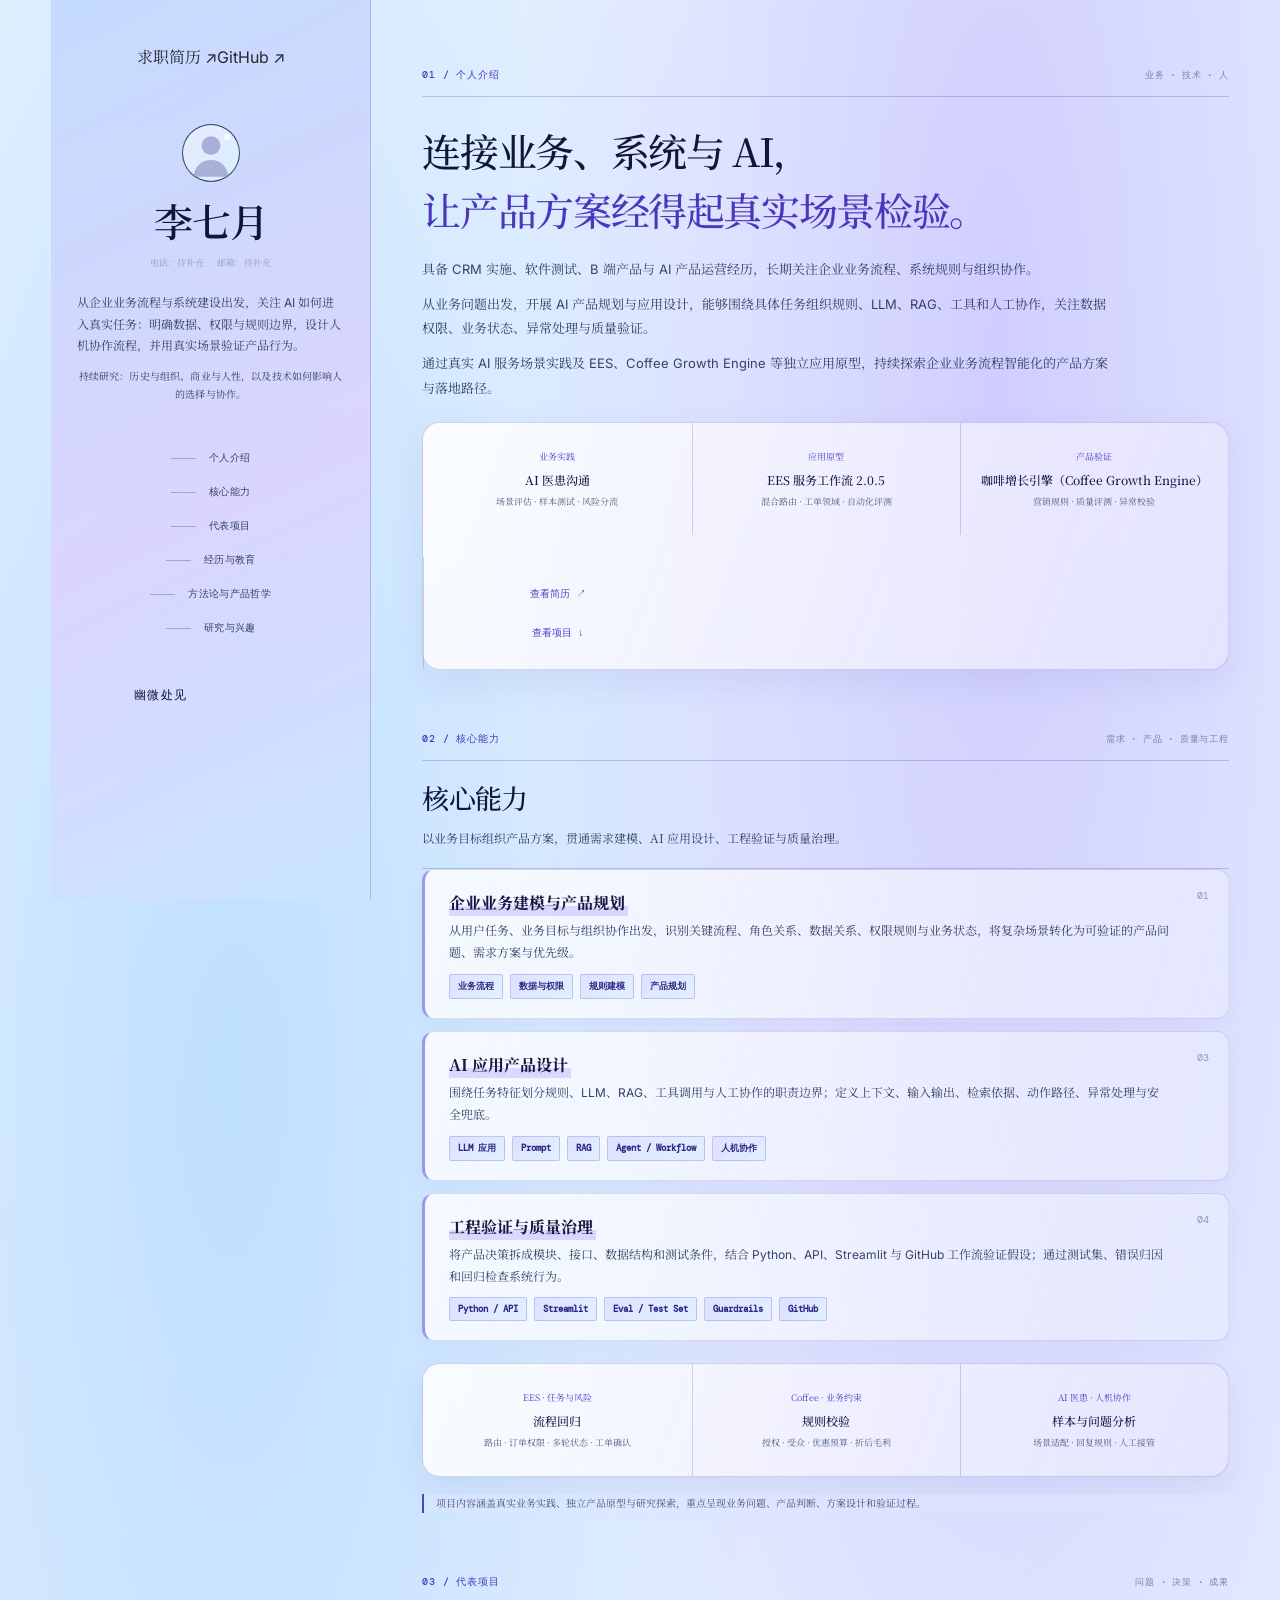
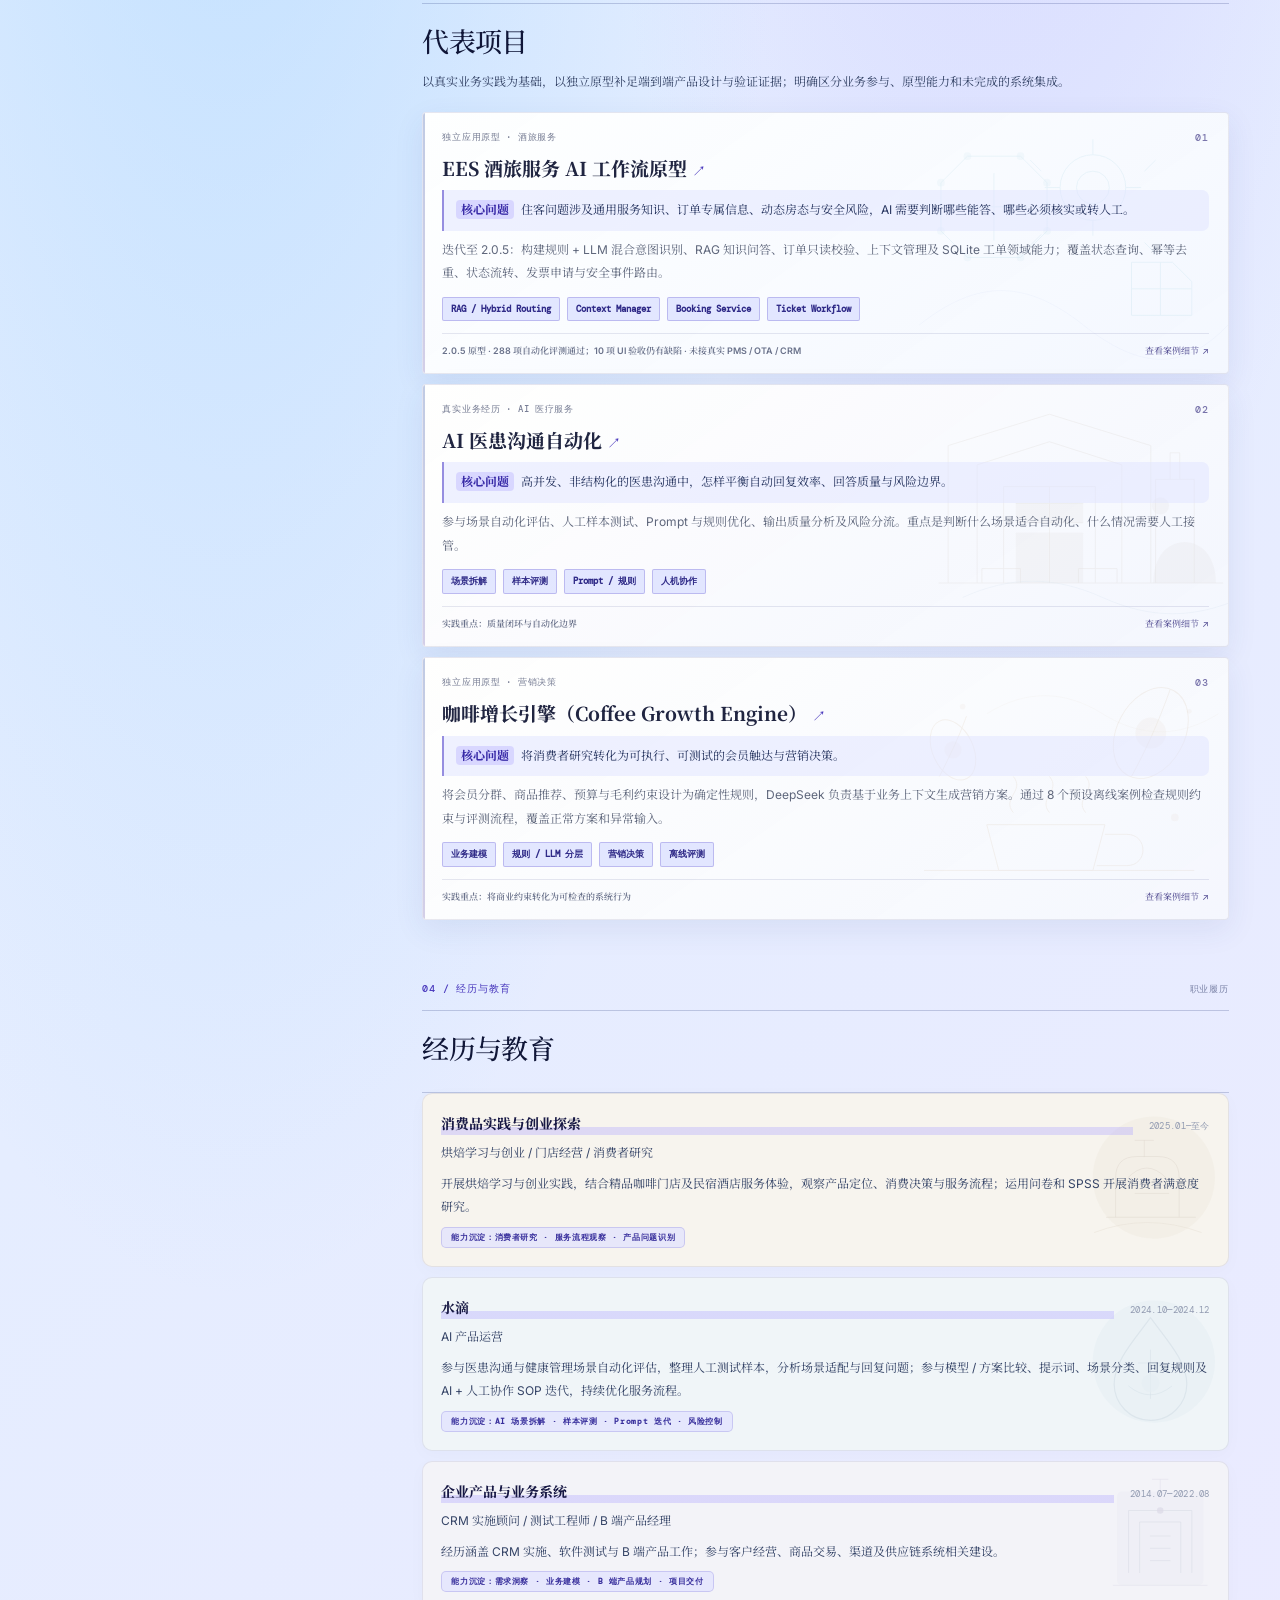
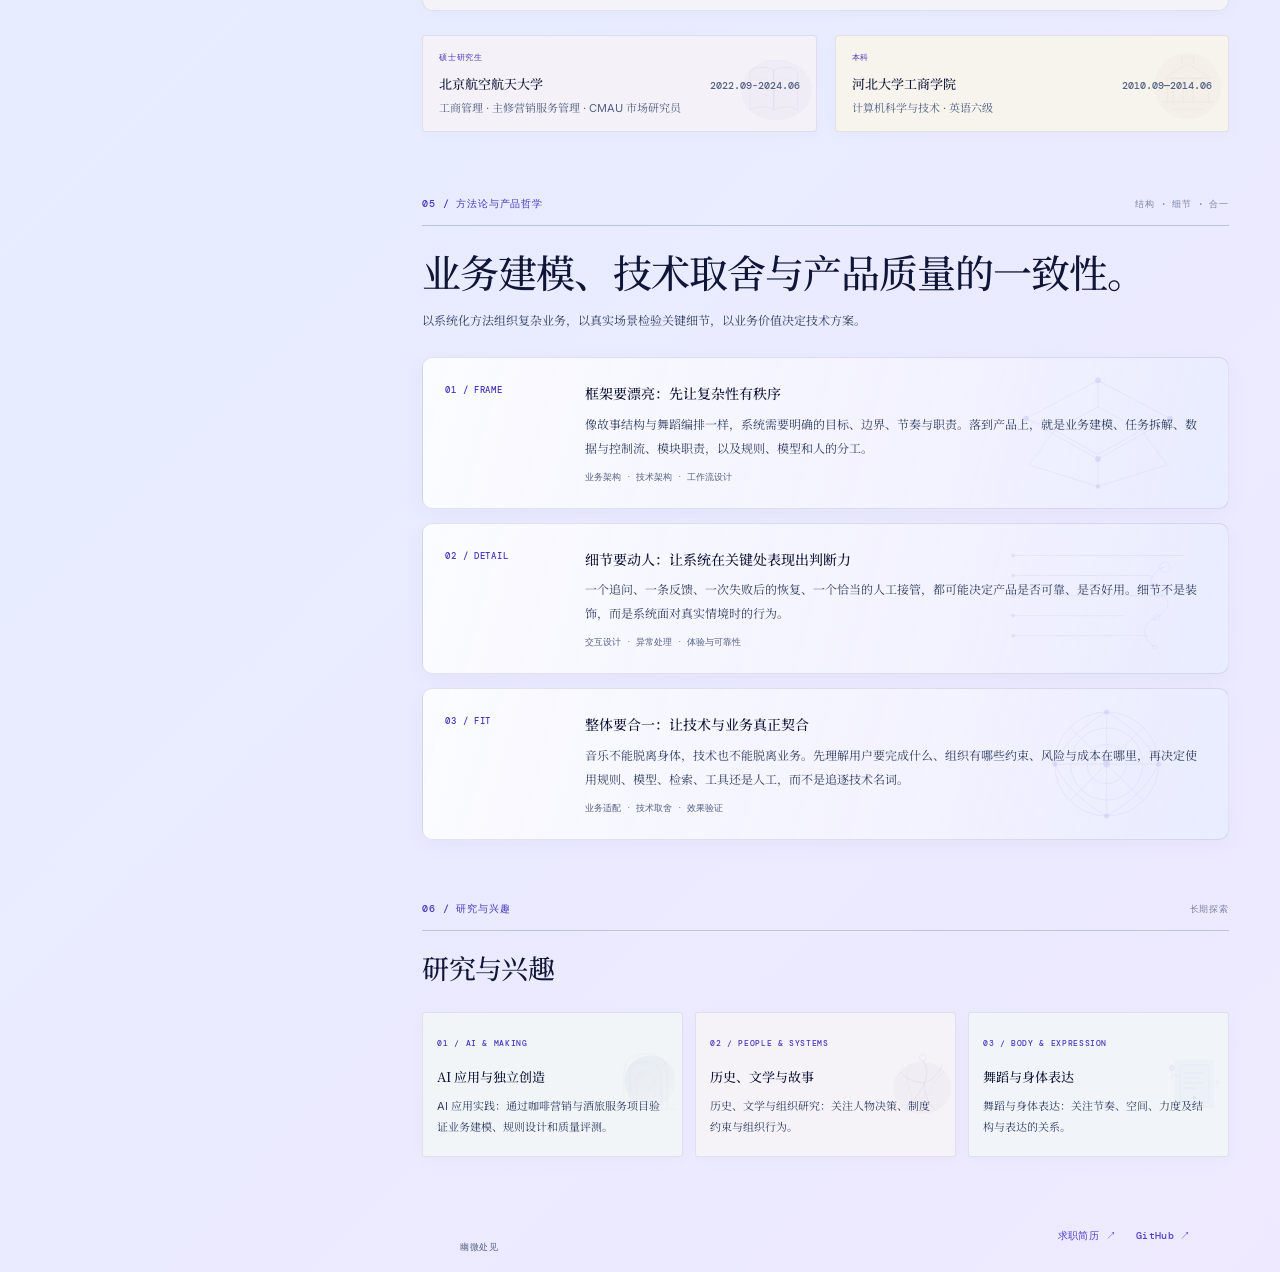
==== commit d99a07e6: "Unify sidebar navigation and brand placement" ====
--- a/index.html
+++ b/index.html
@@ -13,7 +13,7 @@
 <body data-page="home" class="portfolio-v2">
 <div class="portfolio-shell">
   <aside class="portfolio-sidebar">
-    <a class="portfolio-brand" href="index.html">幽微处见</a>
+    <div class="sidebar-top-links"><a href="resume.html">求职简历 <span>↗</span></a><a href="https:\/\/github.com\/Sallyallia917" target="_blank" rel="noopener noreferrer">GitHub <span>↗</span></a></div>
 
     <div class="sidebar-intro">
       <img class="sidebar-avatar" src="assets/profile-photo-placeholder.svg" alt="个人照片位置">
@@ -34,14 +34,7 @@
 <a href="index.html#philosophy"><span></span>方法论与产品哲学</a>
 <a href="index.html#interests"><span></span>研究与兴趣</a>
 </nav>
-    <div class="sidebar-bottom">
-      <div class="sidebar-links">
-        <a href="resume.html">求职简历 <span>↗</span></a>
-        <a href="https://github.com/Sallyallia917" target="_blank" rel="noopener noreferrer">GitHub <span>↗</span></a>
-        
-      </div>
-    </div>
-  </aside>
+    <div class="sidebar-bottom"><a class="portfolio-brand portfolio-brand-bottom" href="index.html">幽微处见</a></div></aside>
 
   <main class="portfolio-main" id="top">
     <section class="portfolio-section intro-section" id="about">
@@ -52,16 +45,10 @@
         <p>从业务问题出发，开展 AI 产品规划与应用设计，能够围绕具体任务组织规则、LLM、RAG、工具和人工协作，关注数据权限、业务状态、异常处理与质量验证。</p>
         <p>通过真实 AI 服务场景实践及 EES、Coffee Growth Engine 等独立应用原型，持续探索企业业务流程智能化的产品方案与落地路径。</p>
       </div>
-      <div class="intro-header-actions intro-links-below"><a href="resume.html">查看简历 ↗</a><a href="#projects">查看项目 ↓</a></div>
       <div class="intro-proof">
         <div><span>业务实践</span><strong>AI 医患沟通</strong><small>场景评估 · 样本测试 · 风险分流</small></div>
         <div><span>应用原型</span><strong>EES 服务工作流 2.0.5</strong><small>混合路由 · 工单领域 · 自动化评测</small></div>
-        <div><span>产品验证</span><strong>咖啡增长引擎（Coffee Growth Engine）</strong><small>营销规则 · 质量评测 · 异常校验</small></div>
-      </div>
-      
-    </section>
-
-    <section class="portfolio-section" id="skills">
+        <div><span>产品验证</span><strong>咖啡增长引擎（Coffee Growth Engine）</strong><small>营销规则 · 质量评测 · 异常校验</small></div><div class="intro-header-actions intro-links-below"><a href="resume.html">查看简历 ↗</a><a href="#projects">查看项目 ↓</a></div></div></section><section class="portfolio-section" id="skills">
       <div class="section-overline"><span>02 / 核心能力</span><span>需求 · 产品 · 质量与工程</span></div>
       <h2 class="section-heading">核心能力</h2>
       <p class="section-lead">以业务目标组织产品方案，贯通需求建模、AI 应用设计、工程验证与质量治理。</p>
--- a/styles.css
+++ b/styles.css
@@ -3003,3 +3003,37 @@
     padding-top:0!important;
   }
 }
+
+
+/* Homepage actions restored below section 01 introduction, in one horizontal row. */
+.portfolio-v2:not(.portfolio-subpage) .intro-section .intro-links-below{
+  display:flex!important;
+  flex-direction:row!important;
+  align-items:center!important;
+  justify-content:flex-start!important;
+  gap:22px!important;
+  width:100%!important;
+  margin:22px 0 0!important;
+  padding:0!important;
+}
+.portfolio-v2:not(.portfolio-subpage) .intro-section .intro-links-below a,
+.portfolio-v2:not(.portfolio-subpage) .intro-section .intro-links-below a:link,
+.portfolio-v2:not(.portfolio-subpage) .intro-section .intro-links-below a:visited{
+  display:inline!important;
+  margin:0!important;
+  padding:0!important;
+  border:0!important;
+  border-bottom:0!important;
+  border-radius:0!important;
+  background:transparent!important;
+  box-shadow:none!important;
+  color:var(--pc-accent)!important;
+  font:500 10px/1.7 "DM Mono",monospace!important;
+  text-decoration:none!important;
+  text-decoration-line:none!important;
+  white-space:nowrap!important;
+}
+.portfolio-v2:not(.portfolio-subpage) .intro-section .intro-links-below a:hover{
+  color:#30239e!important;
+  transform:translateY(-1px)!important;
+}
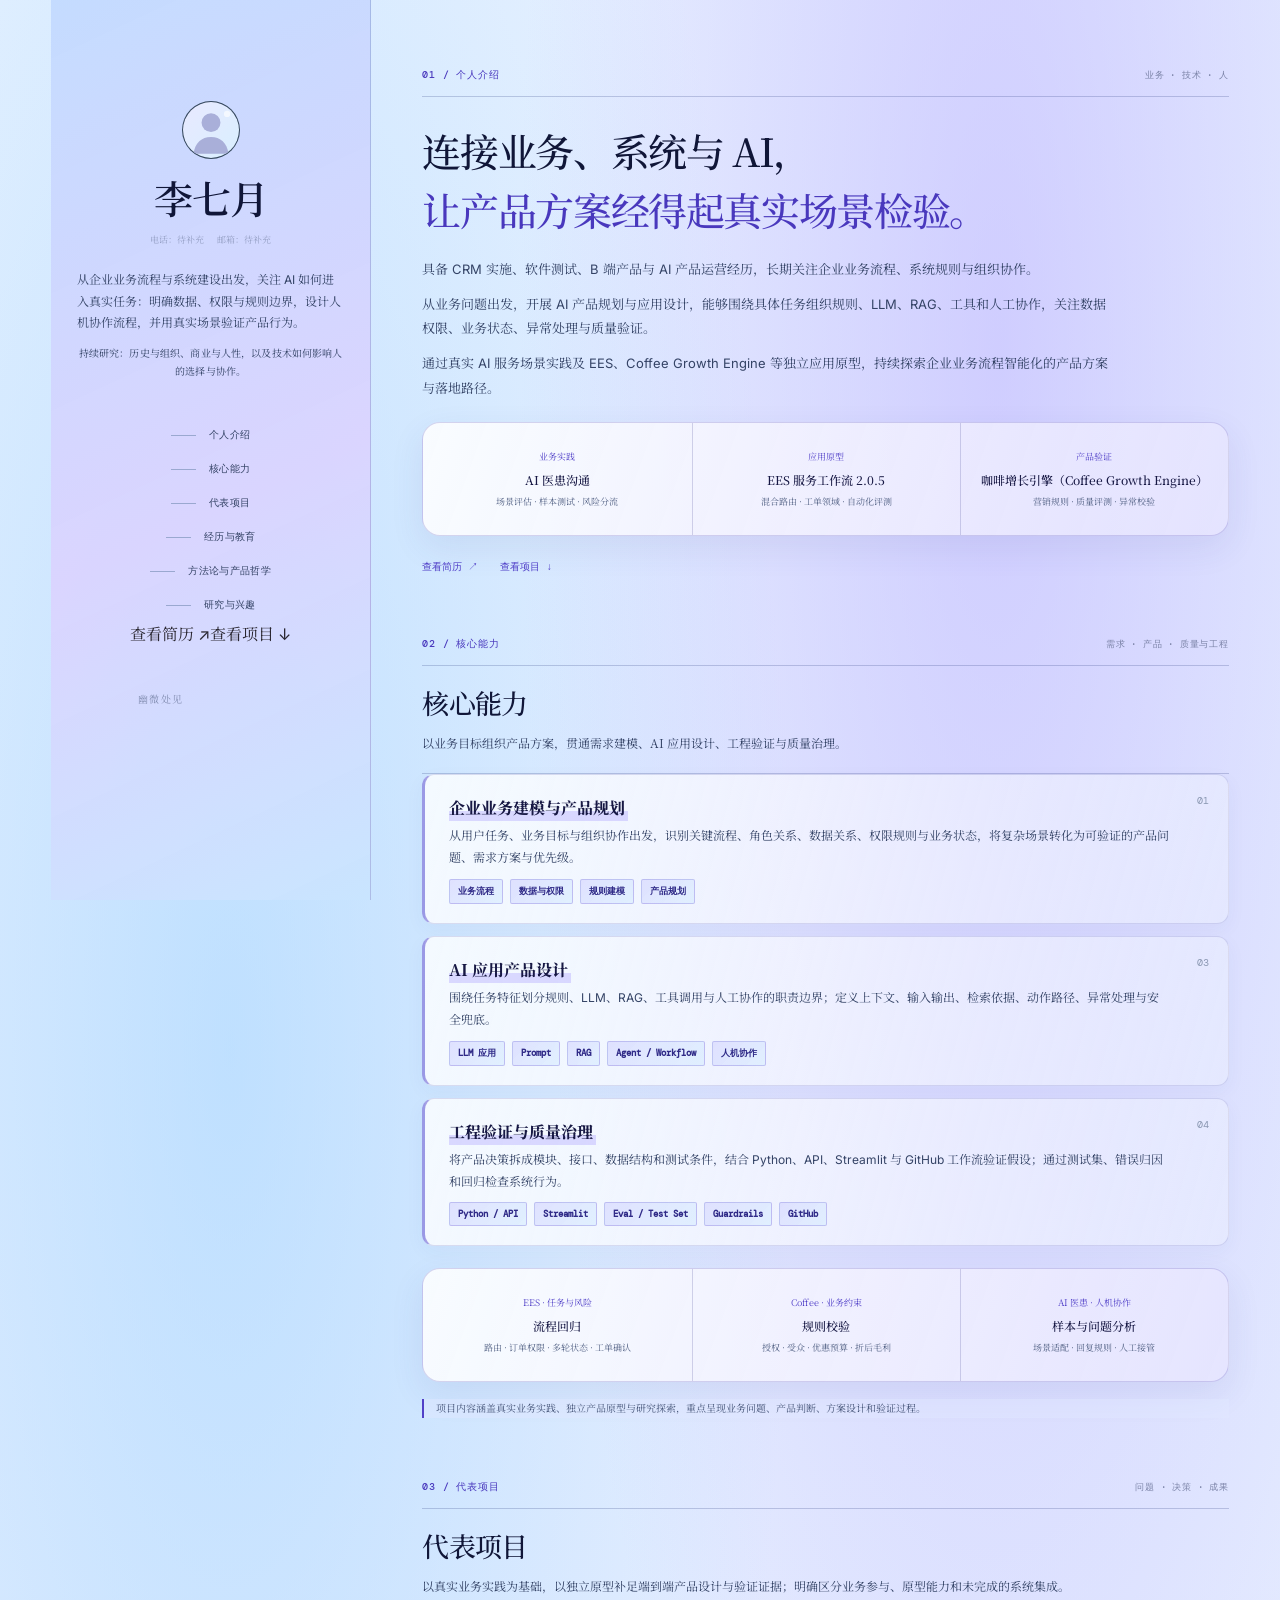
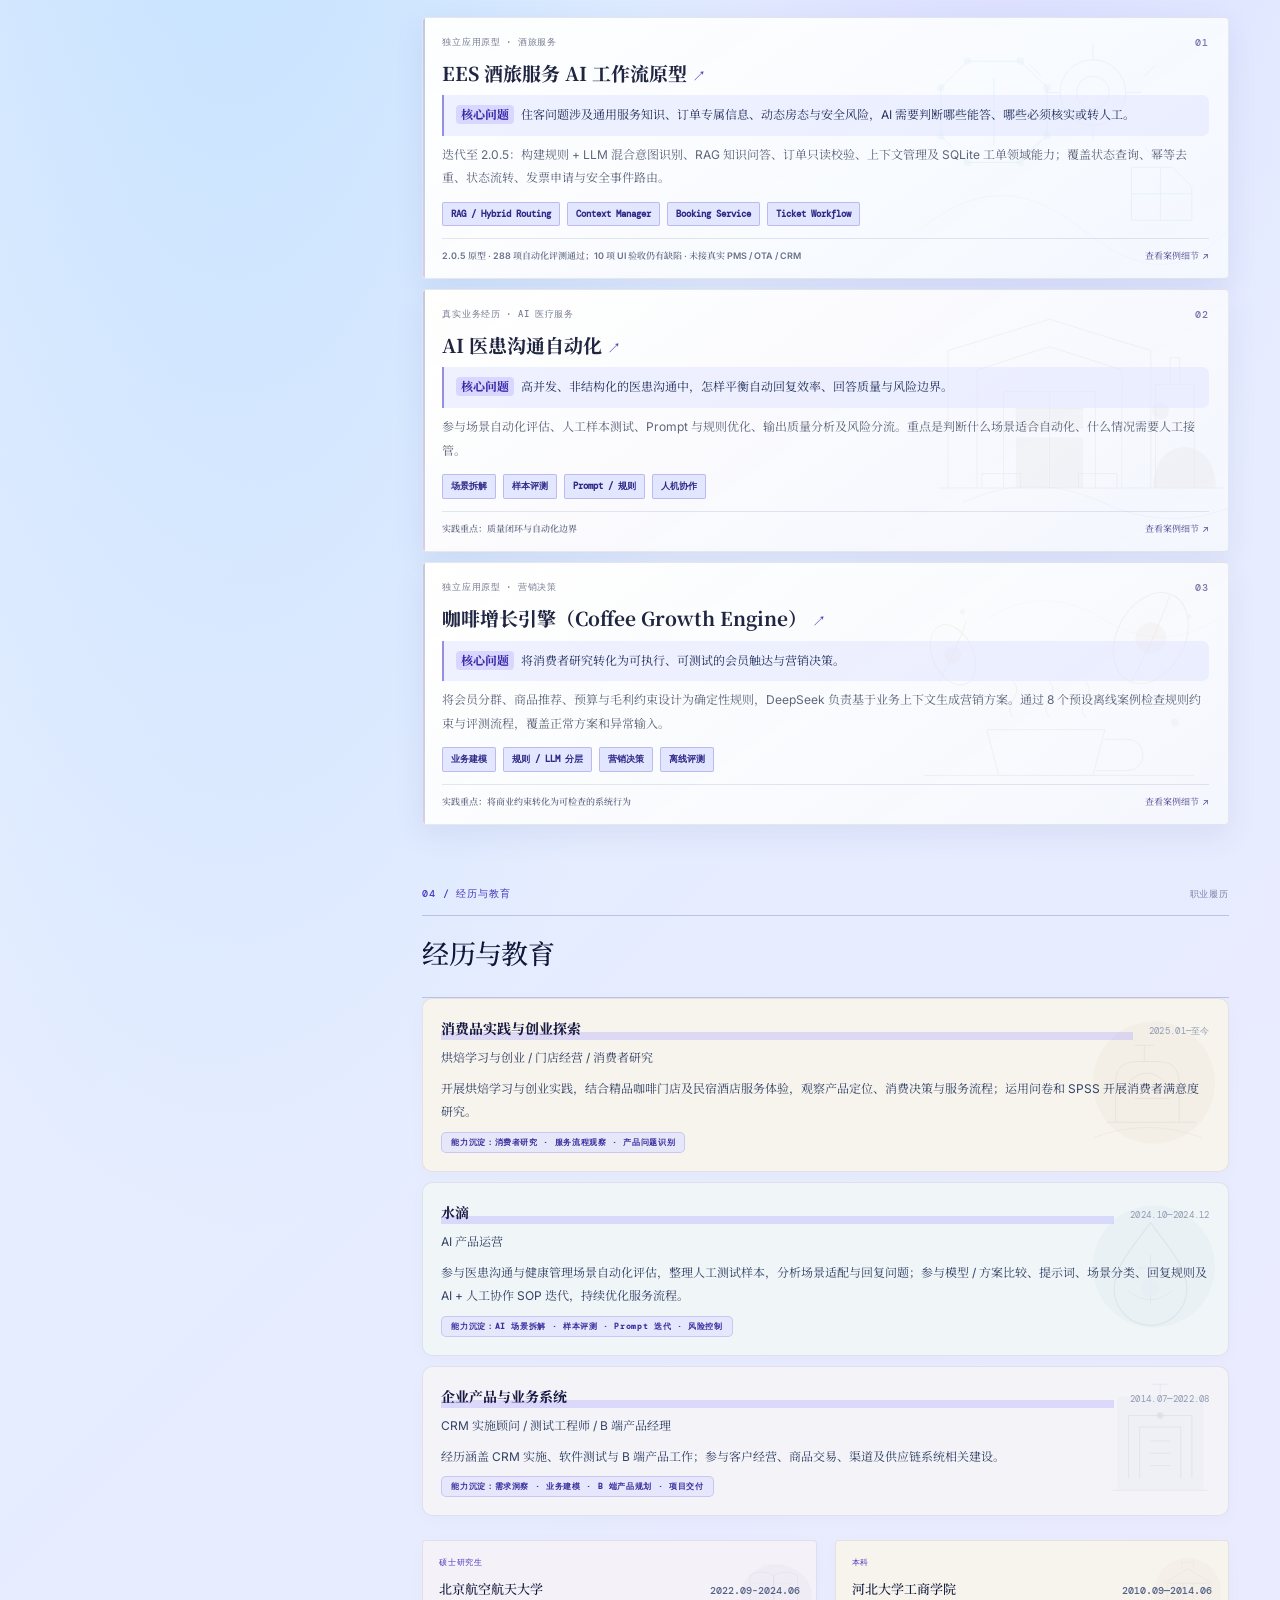
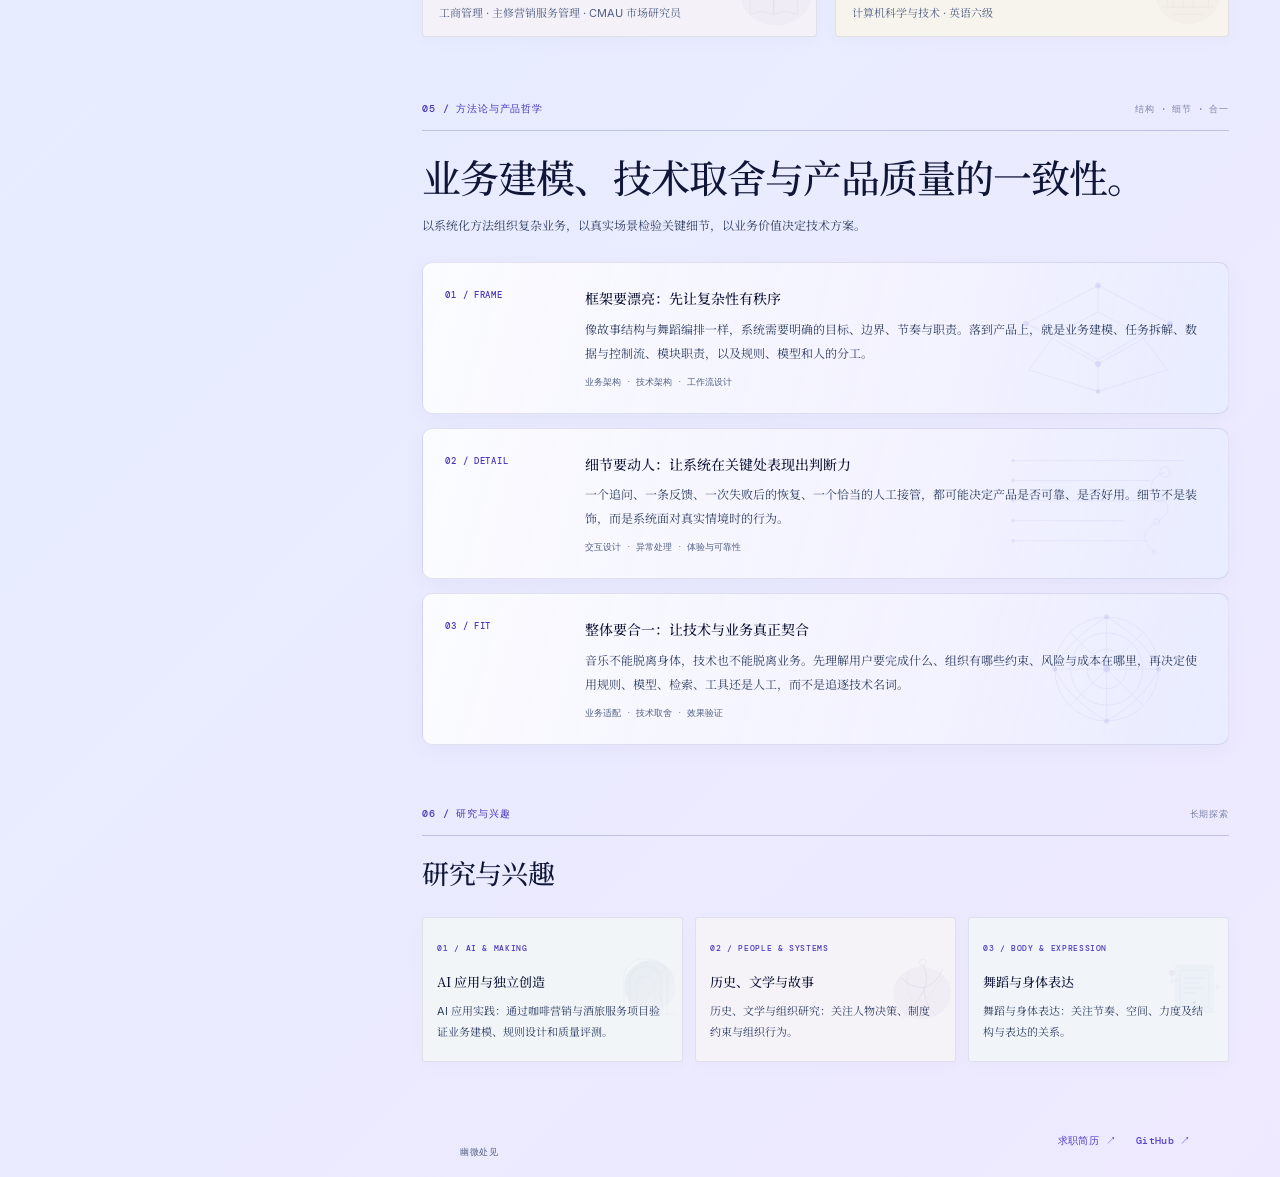
==== commit b3568df7: "Restore sidebar navigation and reposition quick links" ====
--- a/index.html
+++ b/index.html
@@ -13,8 +13,6 @@
 <body data-page="home" class="portfolio-v2">
 <div class="portfolio-shell">
   <aside class="portfolio-sidebar">
-    <div class="sidebar-top-links"><a href="resume.html">求职简历 <span>↗</span></a><a href="https:\/\/github.com\/Sallyallia917" target="_blank" rel="noopener noreferrer">GitHub <span>↗</span></a></div>
-
     <div class="sidebar-intro">
       <img class="sidebar-avatar" src="assets/profile-photo-placeholder.svg" alt="个人照片位置">
       <div class="sidebar-profile-row">
@@ -34,6 +32,7 @@
 <a href="index.html#philosophy"><span></span>方法论与产品哲学</a>
 <a href="index.html#interests"><span></span>研究与兴趣</a>
 </nav>
+<div class="sidebar-action-links"><a href="resume.html">查看简历 ↗</a><a href="index.html#projects">查看项目 ↓</a></div>
     <div class="sidebar-bottom"><a class="portfolio-brand portfolio-brand-bottom" href="index.html">幽微处见</a></div></aside>
 
   <main class="portfolio-main" id="top">
@@ -48,7 +47,7 @@
       <div class="intro-proof">
         <div><span>业务实践</span><strong>AI 医患沟通</strong><small>场景评估 · 样本测试 · 风险分流</small></div>
         <div><span>应用原型</span><strong>EES 服务工作流 2.0.5</strong><small>混合路由 · 工单领域 · 自动化评测</small></div>
-        <div><span>产品验证</span><strong>咖啡增长引擎（Coffee Growth Engine）</strong><small>营销规则 · 质量评测 · 异常校验</small></div><div class="intro-header-actions intro-links-below"><a href="resume.html">查看简历 ↗</a><a href="#projects">查看项目 ↓</a></div></div></section><section class="portfolio-section" id="skills">
+        <div><span>产品验证</span><strong>咖啡增长引擎（Coffee Growth Engine）</strong><small>营销规则 · 质量评测 · 异常校验</small></div></div><div class="intro-header-actions intro-links-below"><a href="resume.html">查看简历 ↗</a><a href="#projects">查看项目 ↓</a></div></section><section class="portfolio-section" id="skills">
       <div class="section-overline"><span>02 / 核心能力</span><span>需求 · 产品 · 质量与工程</span></div>
       <h2 class="section-heading">核心能力</h2>
       <p class="section-lead">以业务目标组织产品方案，贯通需求建模、AI 应用设计、工程验证与质量治理。</p>
--- a/styles.css
+++ b/styles.css
@@ -3037,3 +3037,37 @@
   color:#30239e!important;
   transform:translateY(-1px)!important;
 }
+
+
+/* Unified sidebar hierarchy across all portfolio pages. */
+.portfolio-v2 .portfolio-sidebar{display:flex;flex-direction:column}
+.portfolio-v2 .sidebar-top-links{
+  display:flex!important;
+  align-items:center!important;
+  gap:20px!important;
+  margin:0 0 30px!important;
+  padding:0!important;
+}
+.portfolio-v2 .sidebar-top-links a{
+  color:var(--pc-accent)!important;
+  font:500 10px/1.7 "DM Mono",monospace!important;
+  text-decoration:none!important;
+  border:0!important;
+}
+.portfolio-v2 .sidebar-top-links a:hover{color:#30239e!important}
+.portfolio-v2 .sidebar-bottom{
+  margin-top:auto!important;
+  padding-top:22px!important;
+}
+.portfolio-v2 .portfolio-brand-bottom{
+  display:inline-block!important;
+  color:var(--pc-muted)!important;
+  opacity:.58!important;
+  font:400 10px/1.6 "Noto Serif SC",serif!important;
+  letter-spacing:.14em!important;
+  text-decoration:none!important;
+}
+.portfolio-v2 .portfolio-brand-bottom:hover{opacity:.78!important}
+@media(max-width:760px){
+  .portfolio-v2 .sidebar-top-links{margin-bottom:22px!important;gap:16px!important}
+}
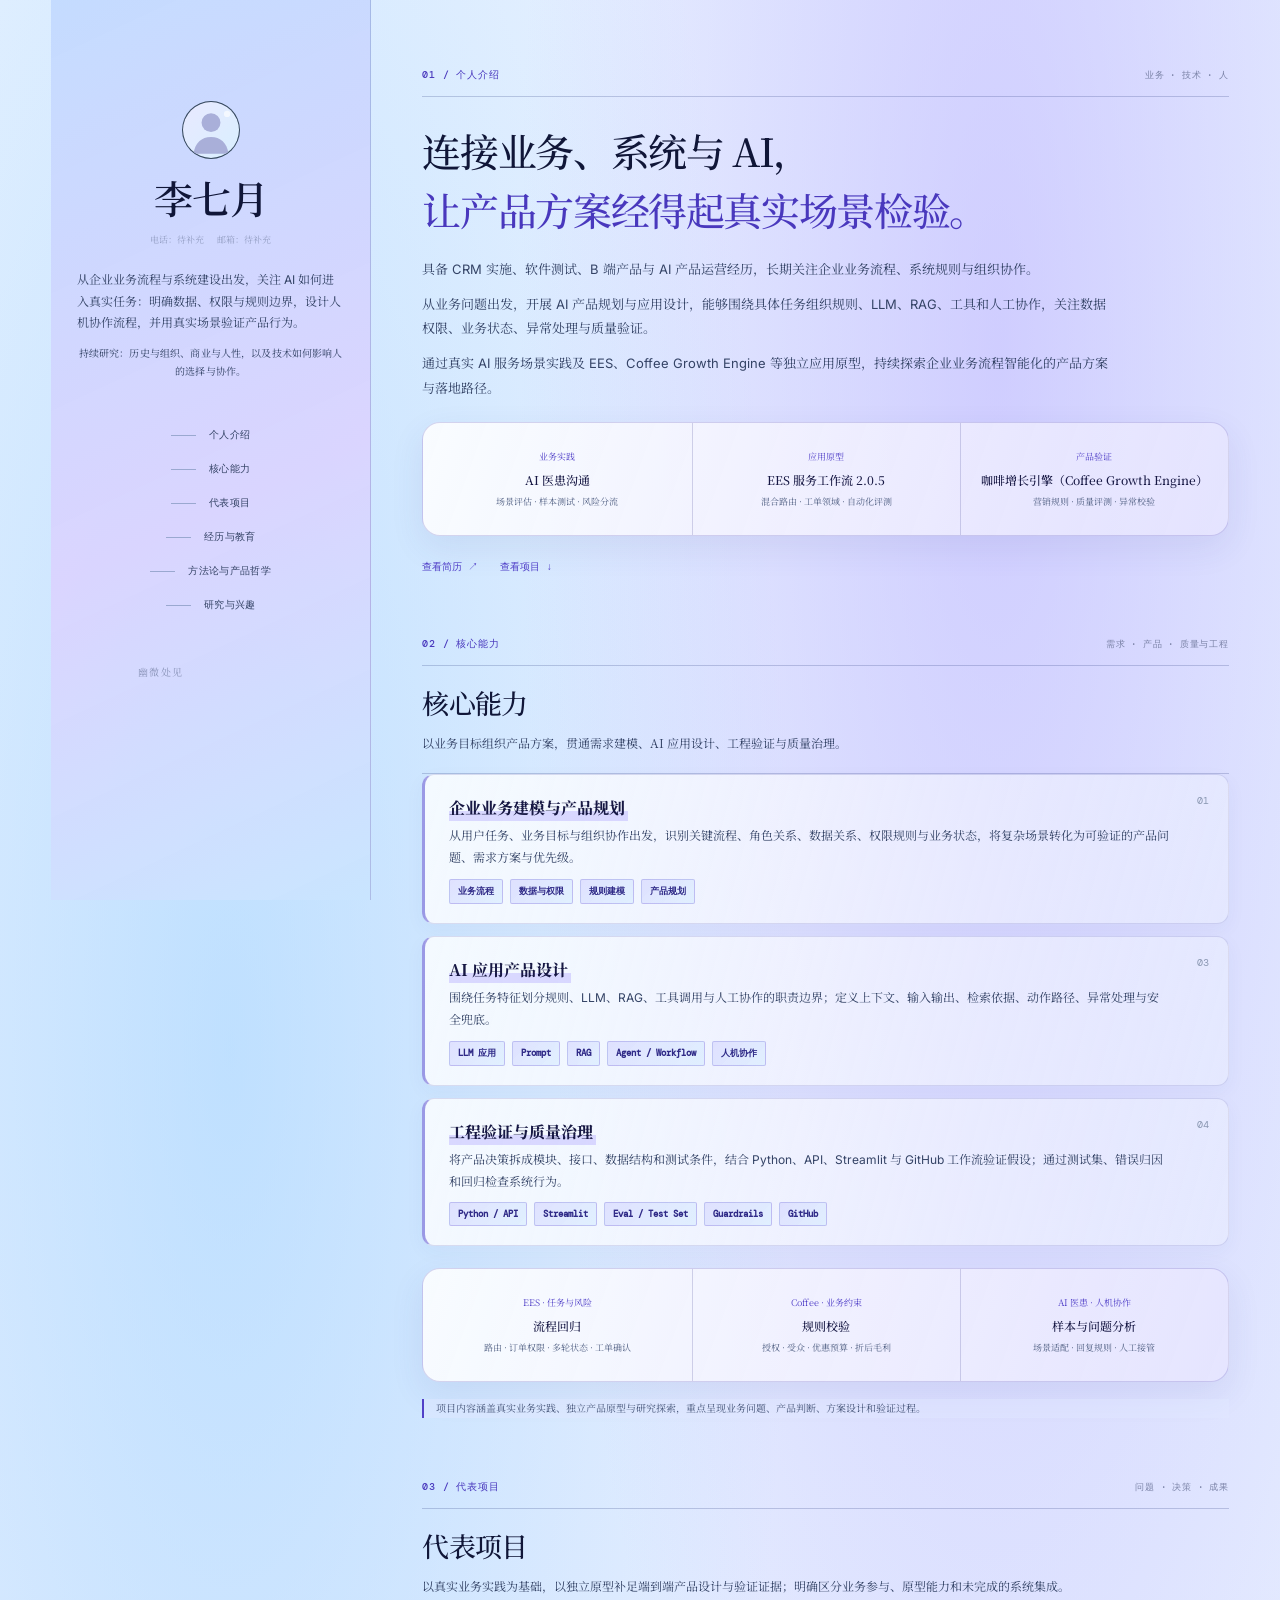
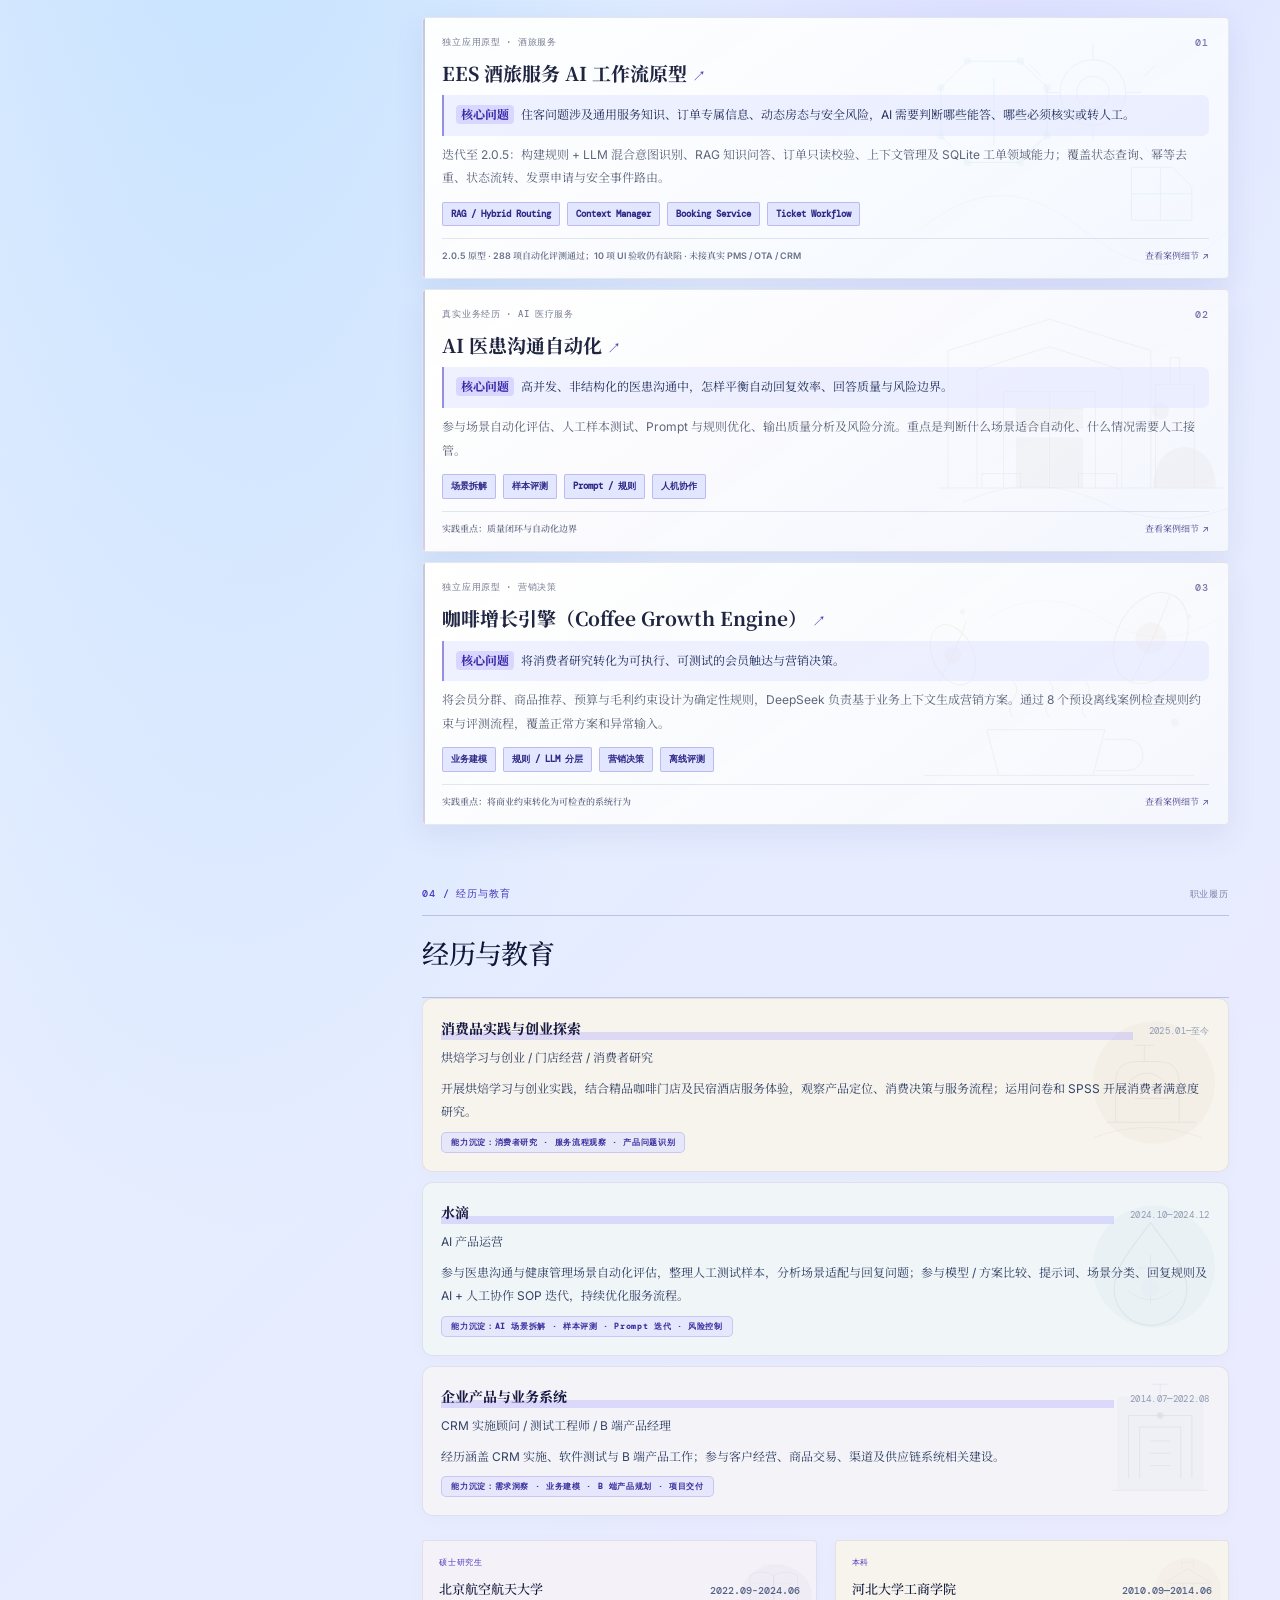
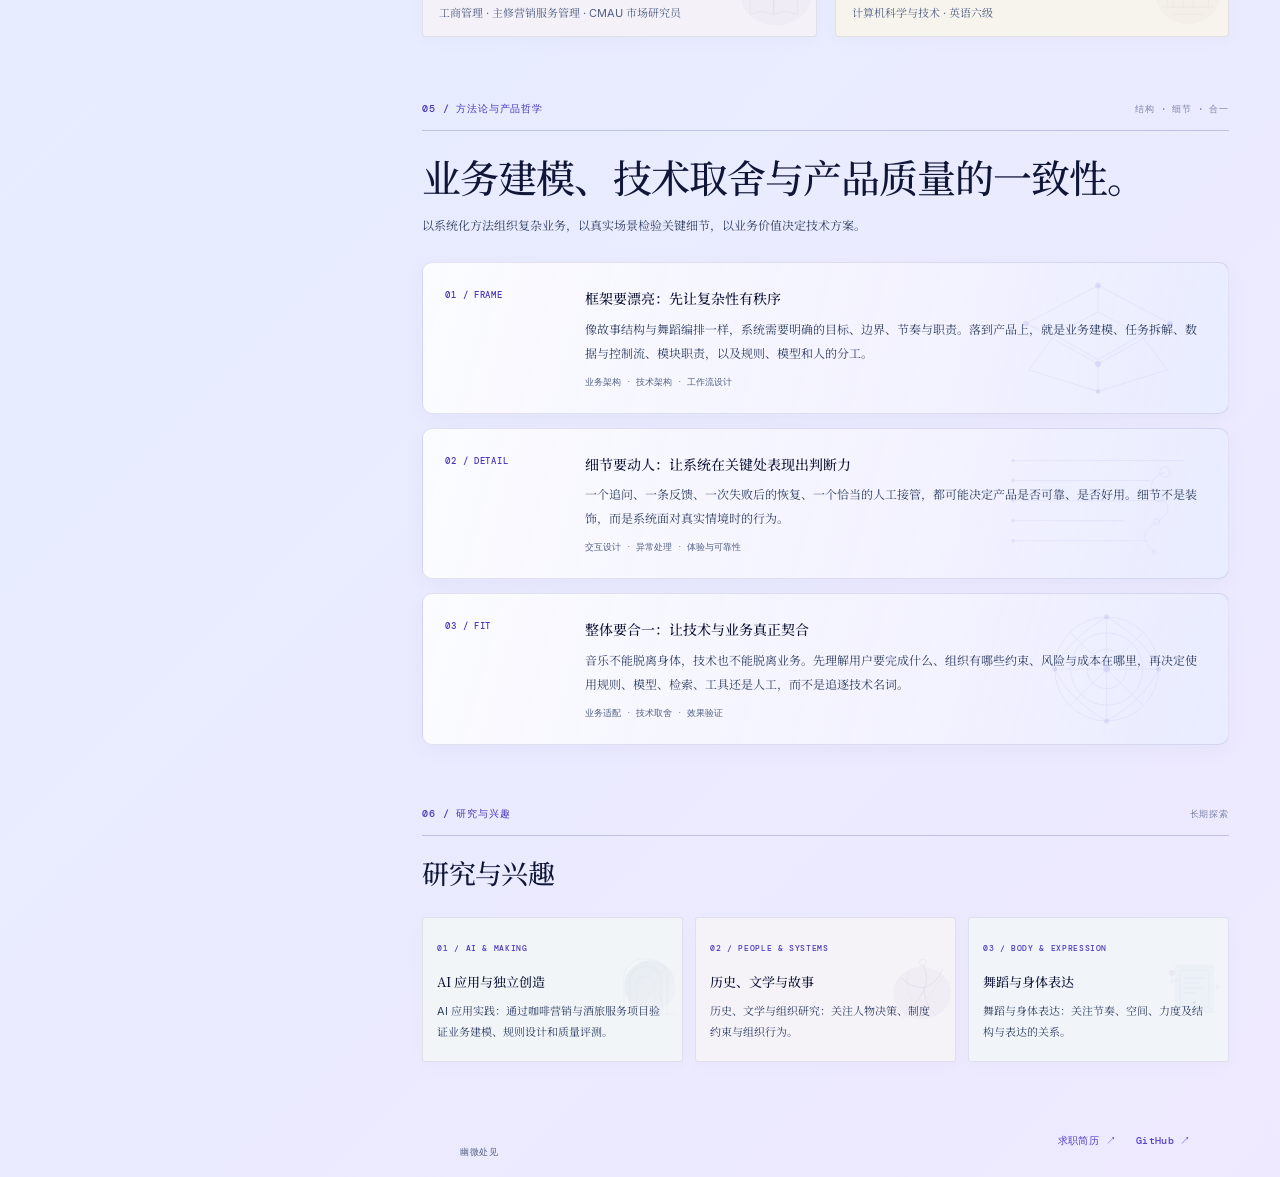
==== commit fb7cd4f9: "Move resume and GitHub links to sidebar top" ====
--- a/index.html
+++ b/index.html
@@ -13,6 +13,7 @@
 <body data-page="home" class="portfolio-v2">
 <div class="portfolio-shell">
   <aside class="portfolio-sidebar">
+<div class="sidebar-top-links"><a href="resume.html">求职简历 ↗</a><a href="https://github.com/Sallyallia917" target="_blank" rel="noopener noreferrer">GitHub ↗</a></div>
     <div class="sidebar-intro">
       <img class="sidebar-avatar" src="assets/profile-photo-placeholder.svg" alt="个人照片位置">
       <div class="sidebar-profile-row">
@@ -32,8 +33,7 @@
 <a href="index.html#philosophy"><span></span>方法论与产品哲学</a>
 <a href="index.html#interests"><span></span>研究与兴趣</a>
 </nav>
-<div class="sidebar-action-links"><a href="resume.html">查看简历 ↗</a><a href="index.html#projects">查看项目 ↓</a></div>
-    <div class="sidebar-bottom"><a class="portfolio-brand portfolio-brand-bottom" href="index.html">幽微处见</a></div></aside>
+<div class="sidebar-bottom"><a class="portfolio-brand portfolio-brand-bottom" href="index.html">幽微处见</a></div></aside>
 
   <main class="portfolio-main" id="top">
     <section class="portfolio-section intro-section" id="about">
--- a/styles.css
+++ b/styles.css
@@ -3071,3 +3071,46 @@
 @media(max-width:760px){
   .portfolio-v2 .sidebar-top-links{margin-bottom:22px!important;gap:16px!important}
 }
+
+
+/* Corrected sidebar: preserve original navigation list; quick links sit beneath it. */
+.portfolio-v2 .sidebar-top-links{display:none!important}
+.portfolio-v2 .portfolio-sidebar .sidebar-action-links{
+  display:flex!important;
+  flex-direction:row!important;
+  align-items:center!important;
+  justify-content:flex-start!important;
+  gap:20px!important;
+  margin:18px 0 0!important;
+  padding:0!important;
+  width:100%!important;
+}
+.portfolio-v2 .portfolio-sidebar .sidebar-action-links a{
+  color:var(--pc-accent)!important;
+  font:500 10px/1.7 "DM Mono",monospace!important;
+  text-decoration:none!important;
+  border:0!important;
+  background:transparent!important;
+  box-shadow:none!important;
+  padding:0!important;
+  white-space:nowrap!important;
+}
+.portfolio-v2 .portfolio-sidebar .sidebar-action-links a:hover{color:#30239e!important}
+.portfolio-v2 .portfolio-sidebar .sidebar-bottom{
+  display:flex!important;
+  align-items:center!important;
+  justify-content:center!important;
+  text-align:center!important;
+  margin-top:auto!important;
+  padding:22px 0 0!important;
+  width:100%!important;
+}
+.portfolio-v2 .portfolio-sidebar .portfolio-brand-bottom{
+  display:block!important;
+  margin:0 auto!important;
+  text-align:center!important;
+  color:var(--pc-muted)!important;
+  opacity:.52!important;
+  font:400 10px/1.6 "Noto Serif SC",serif!important;
+  letter-spacing:.14em!important;
+}
